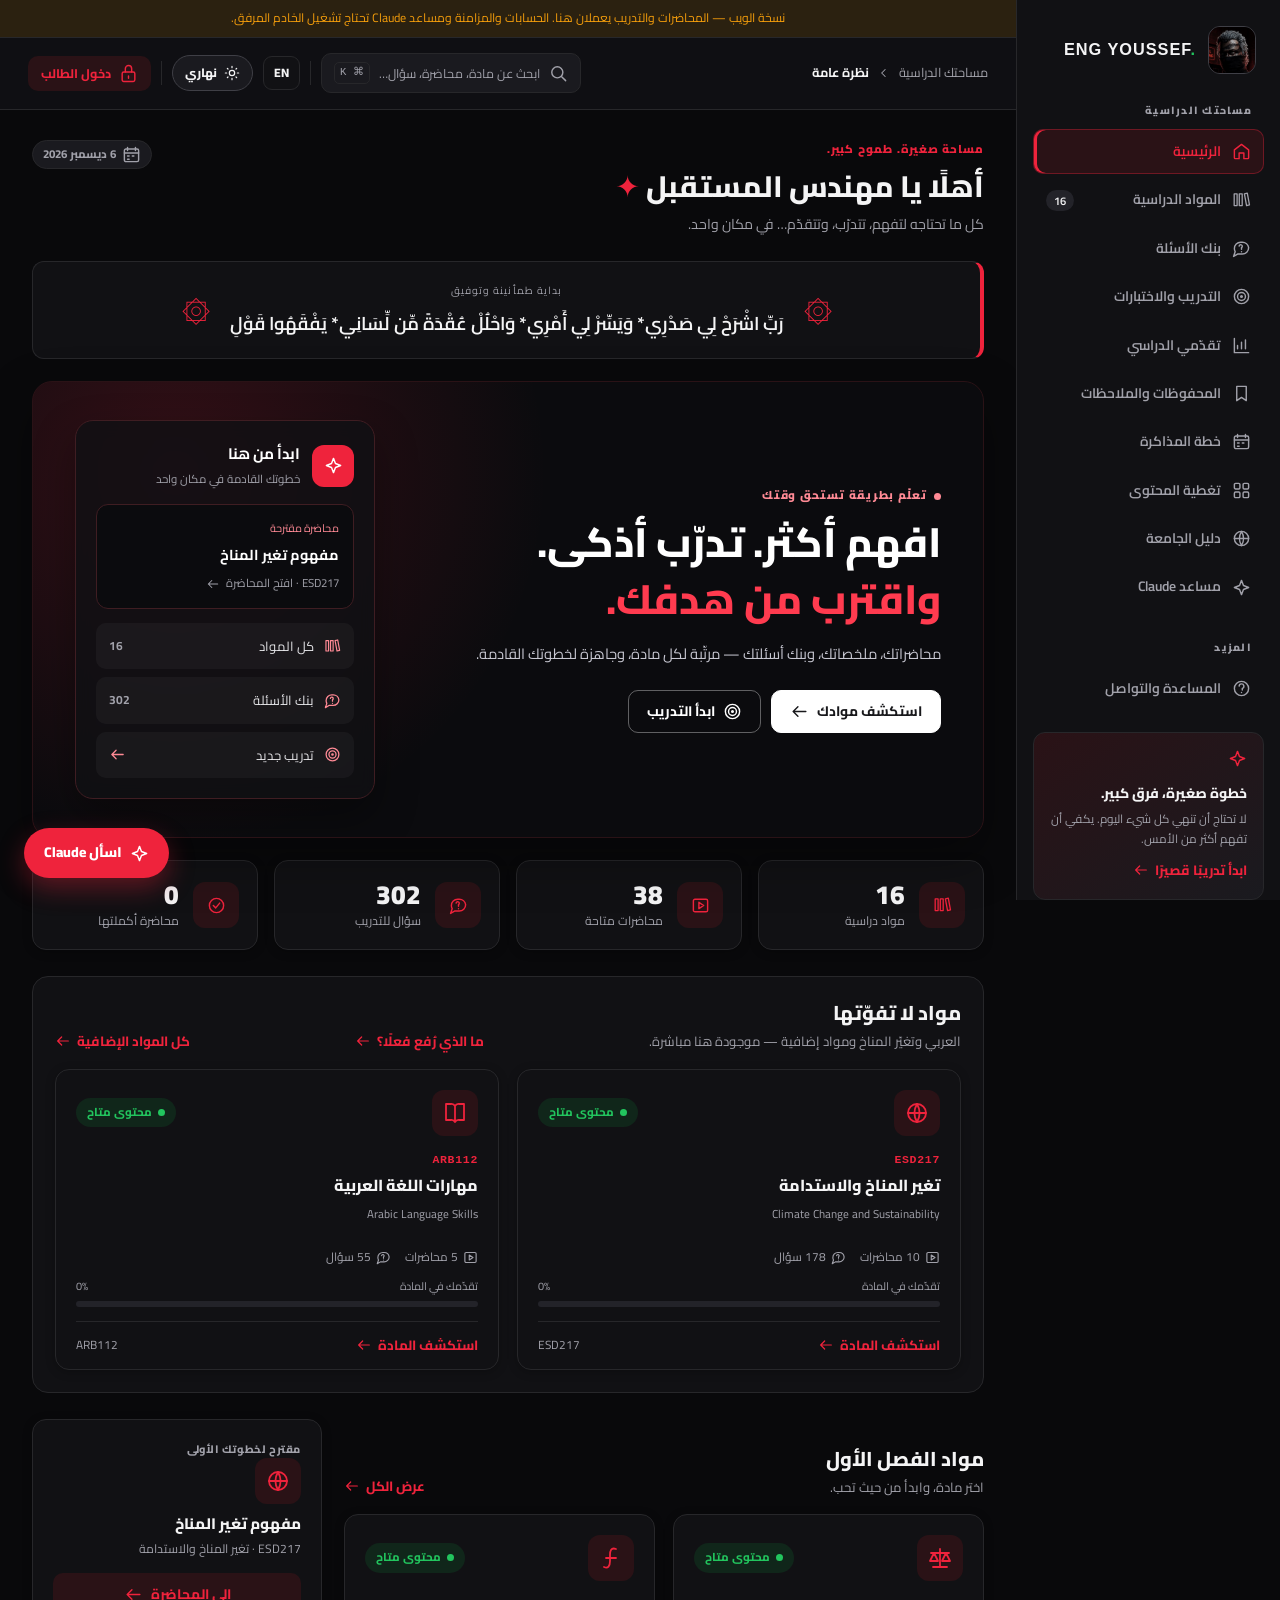
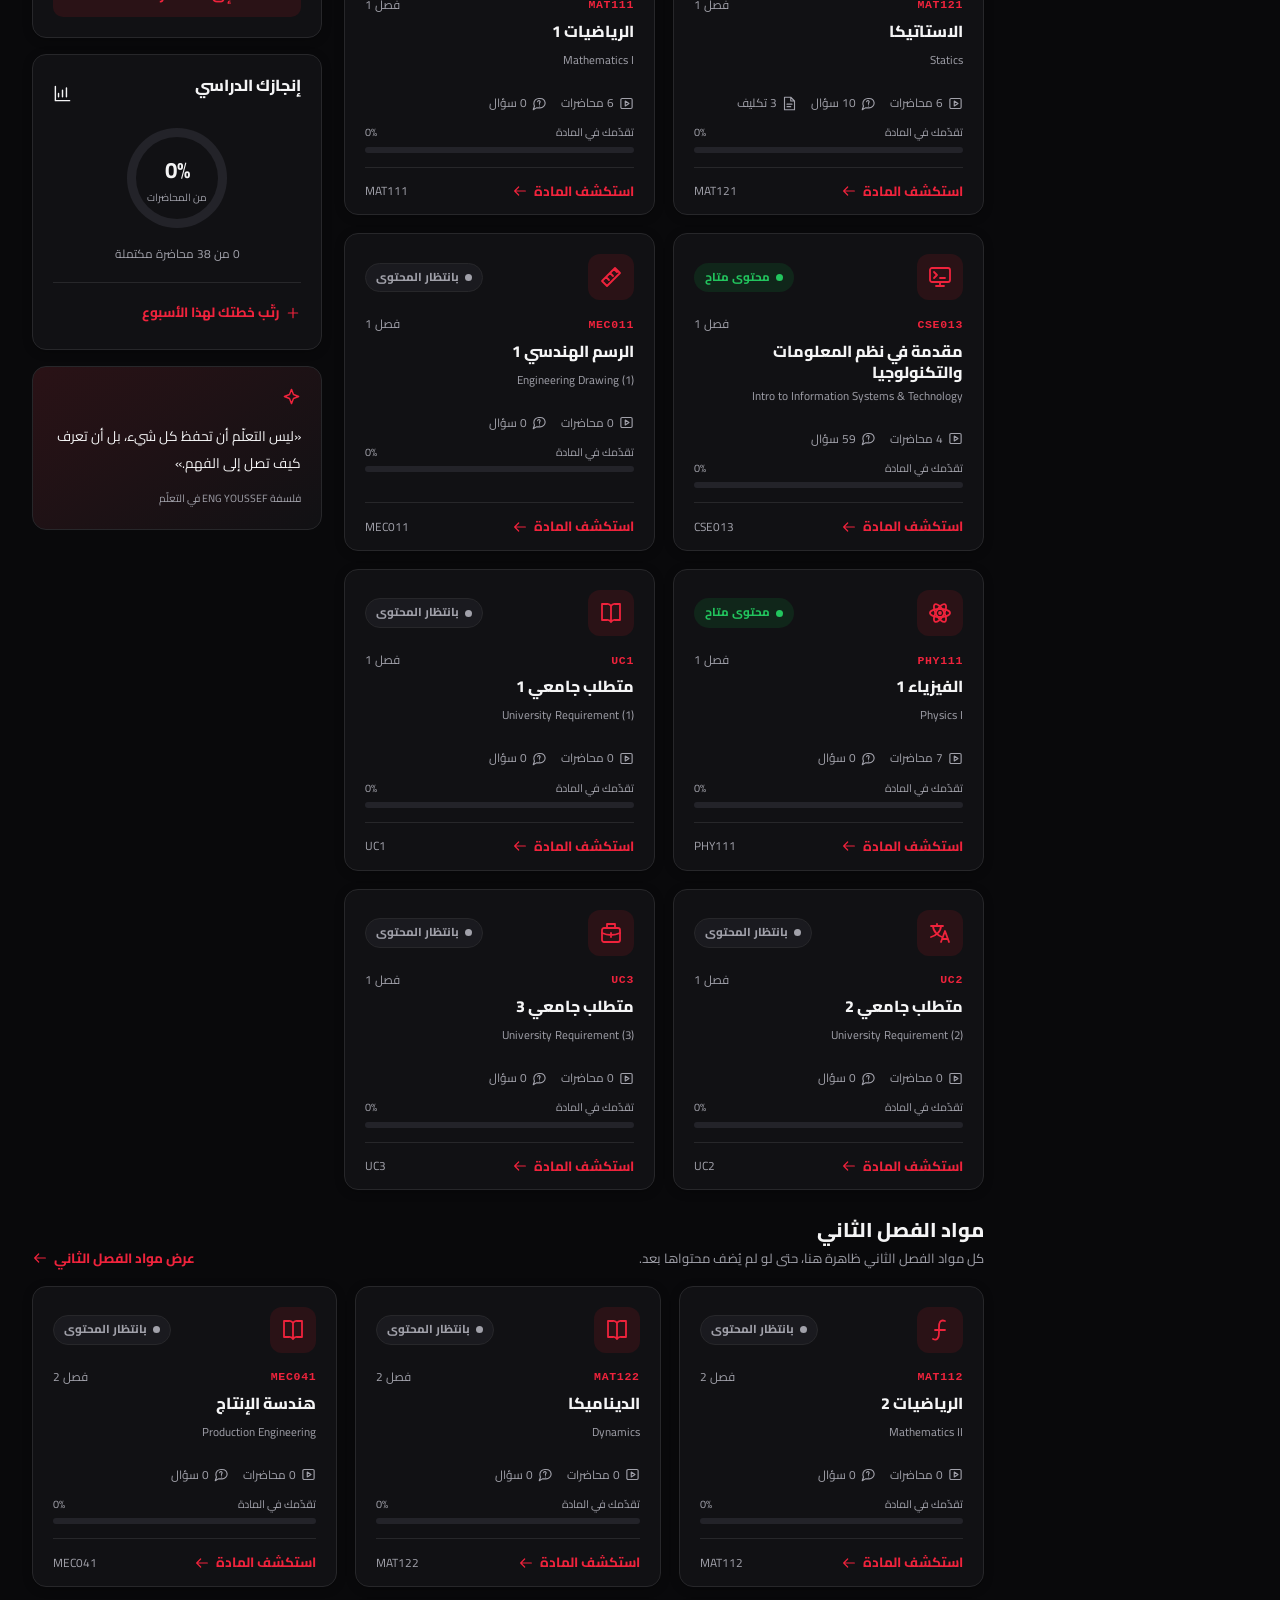
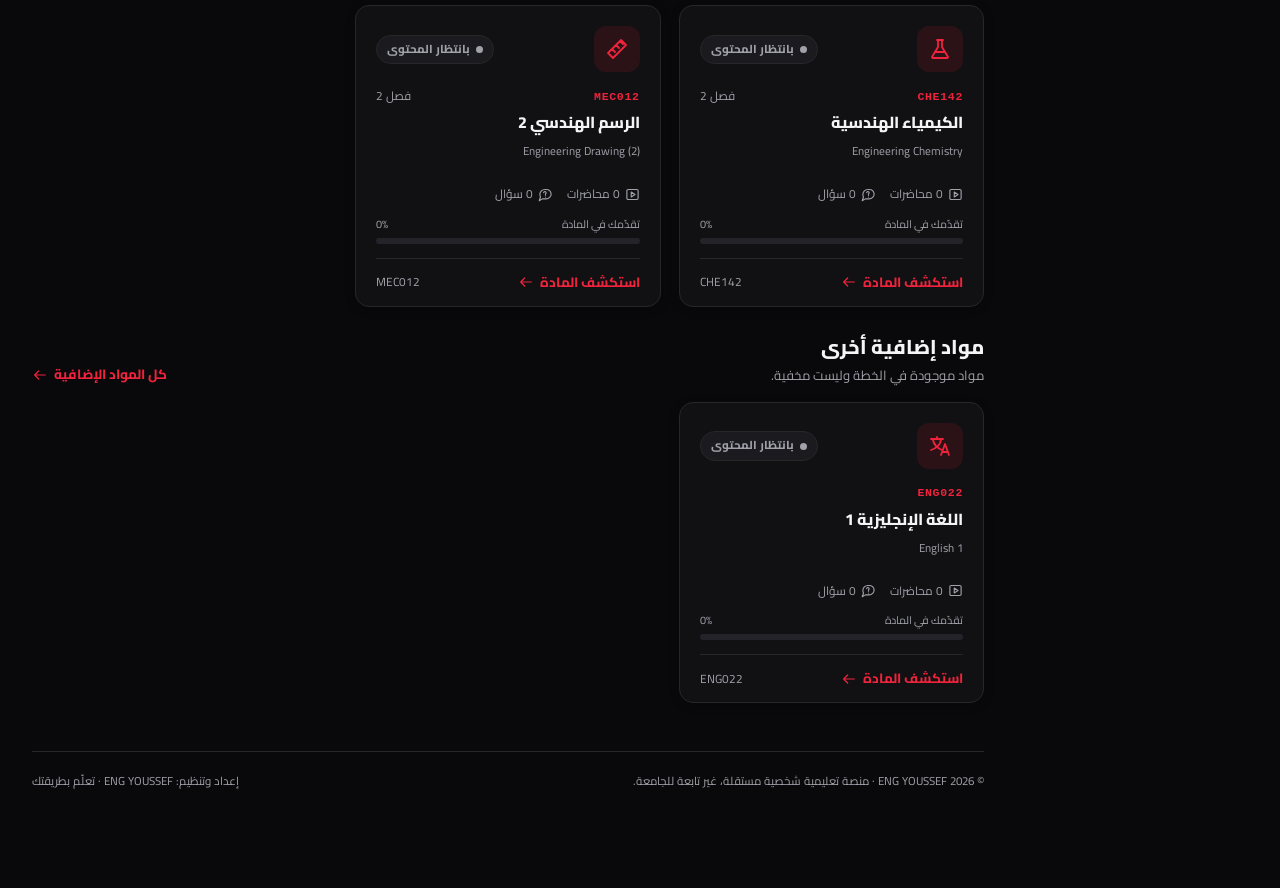
==== index.html @ 91e5d6a5 "CSE013: interactive illustrated explanation — 9 modules, 36 SVG steps, reveal cards, mini quizzes Co" ====
<!doctype html>
<html lang="ar" dir="rtl" class="dark" data-theme="dark">
<head>
<meta charset="utf-8"><meta name="viewport" content="width=device-width,initial-scale=1,viewport-fit=cover">
<meta name="theme-color" content="#09090b"><meta name="google" content="notranslate"><meta name="description" content="ENG YOUSSEF — مساحة دراسية مستقلة: مواد مرتبة، بنوك أسئلة، تدريب، ومساعد Claude.">
<title>ENG YOUSSEF | مساحتك للتعلّم</title><link rel="icon" href="assets/favicon.png" type="image/png"><link rel="apple-touch-icon" href="assets/brand-mark-192.png">
<style>html{background:#09090b;color-scheme:dark}</style><link rel="stylesheet" href="app.css?v=3.5.0"><script src="vendor/purify.min.js" defer></script><script src="vendor/marked.umd.js" defer></script><script>window.__STATIC_WEB__=true;</script><script id="method-data" type="application/json">{"version":2,"subjects":[{"id":"esd217","code":"ESD217","name_ar":"تغير المناخ والاستدامة","name_en":"Climate Change and Sustainability","description_ar":"متطلب جامعي — 8 محاضرات: مفهوم تغير المناخ، المناخ مقابل الطقس، طبقات الغلاف الجوي، الشعاب المرجانية والمحيطات، تغير المناخ على مر السنين، أسبابه، النظام المناخي، ومؤشرات المناخ.","description_en":"University requirement — 8 lectures: climate change concept, climate vs weather, atmosphere layers, coral reefs & oceans, climate over years, causes, the climate system, and climate indicators.","icon":"🌍","color":"#2f8f88","light":"#e0f2f0","category":"university","published":true,"order":0,"details":{"ar":{"about":"مقرر ESD217 كامل الجزء الأول: 8 محاضرات، كل محاضرة بملخصها وصورها من الملف وكويز خاص (48 سؤال).","includes":["8 محاضرات مقسّمة","صور مأخوذة من ملف المحاضرة","رسم تفاعلي لطبقات الغلاف الجوي","48 سؤال اختيار من متعدد","تصحيح فوري مع شرح"],"next":"اختر المحاضرة من الشريط جوه الصفحة وابدأ."},"en":{"about":"ESD217 Part 1 complete: 8 lectures, each with its own summary, figures from the lecture file and quiz (48 questions).","includes":["8 split lectures","Figures taken from the lecture PDF","Interactive atmosphere SVG","48 multiple-choice questions","Instant grading with feedback"],"next":"Pick a lecture from the bar inside the page."}},"original_hours":12,"semester":0,"credits":0},{"id":"mat121","code":"MAT121","name_ar":"الاستاتيكا","name_en":"Statics","description_ar":"متطلب هندسي — يغطي مفهوم الميكانيكا وتصنيفاتها، الكميات القياسية والمتجهة، التمثيل البياني للمتجه، وجمع وطرح المتجهات بقاعدتي المثلث ومتوازي الأضلاع مع أمثلة محلولة.","description_en":"Engineering core — mechanics and its branches, scalars vs vectors, vector representation, addition & subtraction by triangle and parallelogram rules with solved examples.","icon":"⚖️","color":"#4a3f8a","light":"#ede8ff","category":"engineering","published":true,"order":1,"details":{"ar":{"about":"محاضرة 1 من مادة الاستاتيكا (MAT121) — المتجهات في الميكانيكا. (أ. أيمن عبد الحميد / د. هيثم عصام)","includes":["8 بطاقات ملخص","شرح تفاعلي 5 خطوات","3 أمثلة محلولة من المحاضرة","اختبار 10 أسئلة + نتيجة فورية"],"next":"ابدأ من أول بطاقة في الملخص وامشي خطوة بخطوة."},"en":{"about":"Lecture 1 of Statics (MAT121) — Vectors for mechanics.","includes":["8 summary cards","5-step interactive walkthrough","3 solved examples","10-question quiz"],"next":"Start from the first summary card."}},"original_hours":14,"semester":1,"credits":3},{"id":"mat111","code":"MAT111","name_ar":"الرياضيات 1","name_en":"Mathematics I","description_ar":"متطلب هندسي — يغطي الدوال ورسومها والنهايات والاتصال والتفاضل وتطبيقاته، بالإضافة إلى الجبر الخطي: الكسور الجزئية والمصفوفات ومعكوسها وحل نظم المعادلات.","description_en":"Engineering core — functions and graphs, limits, continuity, differentiation and applications, plus linear algebra: partial fractions, matrices, inverses and systems of equations.","icon":"∫","color":"#b42318","light":"#fdecea","category":"engineering","published":true,"order":2,"details":{"ar":{"about":"محاضرة 1 من الرياضيات 1 (MAT111) — مقدمة المادة وأسس الأعداد الحقيقية وحل المعادلات والمتباينات. (د. أحمد علي محمد)","includes":["10 بطاقات ملخص","شرح تفاعلي 5 خطوات","أمثلة محلولة من المحاضرة"],"next":"ابدأ ببطاقة عن المادة وتوزيع الدرجات."},"en":{"about":"Lecture 1 of Mathematics 1 (MAT111) — course intro, real numbers, equations and inequalities.","includes":["10 summary cards","5-step walkthrough","Solved examples"],"next":"Start with the course and grading card."}},"original_hours":14,"semester":1,"credits":3},{"id":"cse013","code":"CSE013","name_ar":"مقدمة في نظم المعلومات والتكنولوجيا","name_en":"Intro to Information Systems & Technology","description_ar":"متطلب هندسي — يغطي مفهوم النظام ونظام المعلومات، الفرق بين IS و IT، الموارد الخمسة وأنشطة نظام المعلومات، أنواع نظم المعلومات (TPS, PCS, MIS, DSS, EIS)، وأهميته للمهندس والتحديات الأخلاقية.","description_en":"Engineering core — systems and information systems, IS vs IT, the five IS resources and activities, types of IS (TPS, PCS, MIS, DSS, EIS), why engineers need IS, and ethical challenges.","icon":"💻","color":"#0e7a5a","light":"#e0f5ec","category":"engineering","published":true,"order":3,"details":{"ar":{"about":"محاضرة 1 من مادة نظم المعلومات والتكنولوجيا (CSE013) — مقدمة في نظم المعلومات والمهارات الرقمية.","includes":["12 بطاقة ملخص","شرح تفاعلي 5 خطوات","أمثلة من الواقع","اختبار 10 أسئلة + نتيجة فورية"],"next":"ابدأ بتعريف نظام المعلومات."},"en":{"about":"Lecture 1 of Information Systems & Technology (CSE013) — Introduction to Information Systems and Digital Skills.","includes":["12 summary cards","5-step walkthrough","Real-world examples","10-question quiz"],"next":"Start with the IS definition card."}},"original_hours":12,"semester":1,"credits":0,"full_summary_md":"# CSE013 — Complete IT Study Summary\n\n**Intro to Information Systems & Technology · Engineering Information Systems and Digital Skills**\n\nFour lectures · 187 slides. **English — the original language of the uploaded PDFs, not translated.** Every factual line below is a verbatim sentence or phrase from those slides; only the arrangement, headings, tables, grouping and study aids are editorial. Source pages are listed under each section, and the four file hashes are recorded below so any line can be checked against its original.\n\n## At a glance\n\n### What the four lectures cover\n\n- An Information System combines people, hardware, software, data, and networks.\n- Performance depends on the whole system, not one specification alone.\n- Managing an organization’s data resources so people and systems can find and use the information they need.\n- Base determines the digit set and place values. Binary is base 2; decimal base 10; octal base 8; hexadecimal base 16. Convert using place values, repeated division or bit grouping.\n\n### Subject map\n\n| Lecture | Pages | Big question | One thing you must be able to do |\n|---|---|---|---|\n| L1 · Information Systems | 24 | What is an Information System? | Define an Information System (IS) and distinguish IS from Information Technology (IT). |\n| L2 · Hardware & Software | 43 | What is a computer system? | Explain the roles of the CPU, ALU, Control Unit, registers, cache, RAM and storage. |\n| L3 · Data Resource Management | 82 | What is data resource management? | Explain why organizations need reliable, well-managed data. |\n| NUM · Number Systems & ASCII | 38 | What is a number system? | Explain decimal, binary, octal and hexadecimal; convert between bases. |\n\n### How the pieces connect\n\n- Information systems connect people, technology, data, and processes.\n- Hardware and software work together in engineering environments.\n- Reliable decisions depend on reliable data.\n- Digital circuits can reliably represent two states.\n\n### Sources — the four uploaded files\n\n| Original file | Stored as | Pages | SHA-256 |\n|---|---|---|---|\n| `IT_lecture_1_2026.pdf` | `cse013-lecture-1-intro.pdf` | 24 | `37da860d2583855af8860a7a26acfa7ea4646511e4f1e1ea6a589621079b7837` |\n| `IT_lecture_2_2026.pdf` | `cse013-lecture-2-hardware.pdf` | 43 | `ff51f5a3d302ec497cd5a8c876d9e86ee90cf2cbfff0bb00b537a33e8484a50a` |\n| `IT_lecture_3_2026.pdf` | `cse013-lecture-3-data.pdf` | 82 | `80f0e7fafdc44d17bf98741bf8f1d8047fbff1d795047c2d71357536e340880e` |\n| `IT_Number_Systems.pdf` | `cse013-number-systems.pdf` | 38 | `bcaaebb307299a7ca5963df121644386d191a023dad3aba82733056c45dec38b` |\n\n## Lecture 1 | Introduction to Information Systems\n\n*Source: `IT_lecture_1_2026.pdf`, pp. 4–23*\n\n### In one line\n\n> Key idea: an IS is more than a computer or a software application.\n\n### What you must be able to do\n\n- Define an Information System (IS) and distinguish IS from Information Technology (IT).\n- Identify the five major resources of an information system.\n- Explain the basic activities of an information system.\n- Recognize major types of information systems used by organizations.\n- Explain why information systems matter to engineers.\n- Identify ethical challenges associated with the use of information technology.\n\n### From system to information system\n\n| Concept | What the slides say |\n|---|---|\n| System | A system is a group of interrelated components working together toward a common goal. |\n| Boundary | A system has a defined boundary and interacts with its environment. |\n| Definition of IS | An organized combination of people, hardware, software, communications networks, and data resources that stores, retrieves, transforms, and disseminates information. |\n\n- Input — capturing and assembling elements that enter the system\n- Processing — transforming inputs into outputs\n- Output — delivering the results to their destination\n- Feedback and control — monitoring performance and guiding the system\n\n*Source: `IT_lecture_1_2026.pdf`, p. 4, p. 6*\n\n### IS vs IT — the distinction students lose marks on\n\n|  | Information Systems (IS) | Information Technology (IT) |\n|---|---|---|\n| Scope | Information Systems (IS) is a broader framework that combines that technology with people, data, and business processes to achieve organizational goals | Information Technology (IT) focuses on the physical tools and infrastructure (like hardware, software, and networks) |\n| Contains | Includes people, processes, hardware, software, data, and networks. | Includes hardware, software, networks, and related technologies. |\n| Focus | Focuses on how these elements work together. | IT is a major part of an information system—not the whole system. |\n\n*Source: `IT_lecture_1_2026.pdf`, p. 7*\n\n### The five major IS resources\n\n| Resource | What it means |\n|---|---|\n| People | Users & specialists |\n| Hardware | Physical devices |\n| Software | Instructions & programs |\n| Data | Facts & observations |\n| Networks | Communication resources |\n\n### What an information system does\n\nExample: University registration → student data entered → system processes registration → timetable/records produced → data stored → rules and checks control the process.\n\n*Source: `IT_lecture_1_2026.pdf`, pp. 8–9*\n\n### Types of information systems\n\n| Family | Systems named in the slides | What they support |\n|---|---|---|\n| Operations Support Systems | Transaction Processing Systems (TPS) | Support day-to-day operations and transactions. |\n| Operations Support Systems | Process Control Systems (PCS) |  |\n| Operations Support Systems | Enterprise Collaboration Systems |  |\n| Management Support Systems | Management Information Systems (MIS) | Support analysis, reporting, and decision making. |\n| Management Support Systems | Decision Support Systems (DSS) |  |\n| Management Support Systems | Executive Information Systems (EIS) |  |\n\nA Transaction Processing System (TPS) is a software-based information system that collects, stores, modifies, and retrieves routine daily business transactions.\n\nA Process Control System (PCS) is an industrial automation network that monitors and regulates physical variables like temperature, pressure, and flow rates to keep manufacturing and production facilities running safely and efficiently\n\n*Source: `IT_lecture_1_2026.pdf`, pp. 11–16*\n\n### Why engineers need this\n\n- Engineering work is increasingly connected to digital information and networked systems.\n- Engineers use information systems for design, manufacturing, maintenance, project management, communication, and decision making.\n- Understanding IS helps engineers communicate effectively with IT specialists and other organizational functions.\n\n### Ethical challenges to name\n\n- Privacy — who should have access to personal or organizational data?\n- Accuracy — how do we ensure that information is correct and reliable?\n- Intellectual property — who owns software, data, images, and digital content?\n- Security — how do we protect systems and information from misuse?\n- Responsible use — how should people behave when using organizational technology?\n\n*Source: `IT_lecture_1_2026.pdf`, pp. 10, 18–19*\n\n### Exam focus\n\n- An Information System combines people, hardware, software, data, and networks.\n- IS transforms data into useful information through input, processing, output, storage, and control.\n- Information systems support both organizational operations and management decision making.\n- Engineers interact with information systems throughout their education and professional careers.\n- Technology must be used effectively, securely, and ethically.\n\n### Exit ticket — can you answer these?\n\n- 1. What is the difference between an Information System and Information Technology?\n- 2. Name the five major IS resources.\n- 3. Give one example of an Information System used by an engineer.\n- 4. Identify one ethical issue related to information technology.\n- 5. In one sentence: Why does an engineer need to understand Information Systems?\n\n*Source: `IT_lecture_1_2026.pdf`, pp. 20, 23*\n\n## Lecture 2 | Computer Hardware, Software & Architecture\n\n*Source: `IT_lecture_2_2026.pdf`, pp. 4–43*\n\n### In one line\n\n> A computer system is more than a CPU.\n\n### What you must be able to do\n\n- Identify the main functional components of a computer system.\n- Explain the roles of the CPU, ALU, Control Unit, registers, cache, RAM and storage.\n- Describe the instruction cycle and the purpose of buses.\n- Explain the memory hierarchy and basic factors affecting performance.\n- Distinguish system software from application software.\n- Recognize the roles of operating systems, programming languages and translation tools.\n- Connect hardware and software to common engineering applications.\n\n### The five functional groups\n\n| Group | Job | Examples |\n|---|---|---|\n| 1 INPUT | Receives data and commands | Keyboard • mouse • scanner |\n| 2 PROCESSING | Transforms data | CPU • ALU • Control Unit |\n| 3 MEMORY & STORAGE | Holds active data and saved files | RAM • cache • SSD • HDD |\n| 4 OUTPUT | Presents results | Monitor • printer • display |\n| CONTROL | CONTROL CPU and system software coordinate system activities. |  |\n\n*Source: `IT_lecture_2_2026.pdf`, p. 5*\n\n### Inside the CPU — who does what\n\n| Part | What it does |\n|---|---|\n| CPU | Executes instructions and coordinates processing. |\n| ALU | The ALU performs arithmetic and logical operations required by instructions. |\n| Control Unit | It manages the sequence; it does not perform the main arithmetic calculations. |\n| Registers | Very small storage locations inside the CPU. • Hold data, instructions, addresses or intermediate results. • Give the CPU immediate access to information it is using. |\n| Cache | High-speed memory close to the CPU. • Stores frequently used data and instructions. • Reduces CPU waiting time. • Smaller than RAM, but typically faster. |\n\n*Source: `IT_lecture_2_2026.pdf`, pp. 7–11*\n\n### The instruction cycle\n\n| Stage | What happens |\n|---|---|\n| 1 FETCH | The CPU obtains the next instruction from memory. |\n| 2 DECODE | The instruction is interpreted to determine what is required. |\n| 3 EXECUTE | The CPU performs the required operation. |\n| 4 STORE / UPDATE | The result is stored or the program state is updated. |\n\nThe cycle repeats while a program runs.\n\n*Source: `IT_lecture_2_2026.pdf`, p. 12*\n\n### Buses\n\n| Bus | Job |\n|---|---|\n| DATA BUS | Carries data between components. |\n| ADDRESS BUS | Identifies the location being accessed. |\n| CONTROL BUS | Carries signals that coordinate operations. |\n\n*Source: `IT_lecture_2_2026.pdf`, p. 13*\n\n### Memory vs storage — the classic contrast\n\n|  | Memory (RAM and cache) | Storage (SSD and HDD) |\n|---|---|---|\n| Role | Supports programs while they are running. • Fast access to active data. • RAM is usually volatile: its contents are lost when power is off. | Keeps files and programs long term. • Retains information when power is off. • Usually has more capacity than RAM. • SSDs have no moving parts and are generally faster than HDDs. |\n| Speed / size | Cache is smaller and closer to the CPU. | Usually has more capacity than RAM. |\n| Volatility | RAM is usually volatile: its contents are lost when power is off. | Retains information when power is off. |\n\n### Memory hierarchy (fastest → largest)\n\n| Level | What the slides say |\n|---|---|\n| REGISTERS | Smallest and fastest; inside the CPU. |\n| CACHE | Very fast; keeps frequently used data near the CPU. |\n| RAM | Larger working area for active programs and data. |\n| SSD / HDD | Long-term storage; usually larger but slower than RAM. |\n\nIn general, moving closer to the CPU means faster access and smaller capacity.\n\n*Source: `IT_lecture_2_2026.pdf`, pp. 14–15*\n\n### Architecture vs organization\n\n| Term | What it describes | Examples |\n|---|---|---|\n| Computer architecture | The features visible to a programmer or system designer. | Instruction set |\n| Computer organization | How the hardware is arranged to implement the architecture. | CPU components and internal connections |\n\n*Source: `IT_lecture_2_2026.pdf`, p. 6*\n\n### Performance and cores\n\n- Performance depends on the whole system, not one specification alone.\n- Multiple cores can support work in parallel when software allows it.\n- More cores do not automatically make every program faster.\n- Both approaches are used in real processors; performance depends on the complete design.\n\n*Source: `IT_lecture_2_2026.pdf`, pp. 19–21*\n\n### Software: system vs application\n\n| Type | What it does | Examples |\n|---|---|---|\n| System software | Manages computer resources and provides a platform for applications. | Examples: operating systems, utilities and device drivers. |\n| Application software | Helps users complete specific tasks. | Examples: CAD, spreadsheets, browsers, MATLAB and engineering simulation tools. |\n\n### Operating system — main functions\n\n- Provides a user interface.\n- Manages processes and tasks.\n- Allocates memory.\n- Organizes files and storage.\n- Manages devices.\n- Supports security and access control.\n\n*Source: `IT_lecture_2_2026.pdf`, pp. 22–24*\n\n### Programming languages and translation tools\n\n| Tool / level | What the slides say |\n|---|---|\n| Programming language | A formal way to give instructions to a computer. |\n| Machine language | Instructions represented at the machine level; difficult for humans to write. |\n| Assembly language | Uses symbolic instructions and is closely related to hardware. |\n| High-level languages | Closer to human language and easier to use for complex applications. |\n| COMPILER | Translates a program into a form that can be executed. |\n| INTERPRETER | Reads and executes program instructions during execution. |\n| ASSEMBLER | Translates assembly-language instructions into machine code. |\n| PYTHON | A good introductory choice for data analysis, automation and AI. |\n| C / C++ | Efficient and widely used for embedded systems and hardware- oriented applications. |\n| MATLAB | Useful for numerical computing, matrices, modelling, simulation and data analysis. |\n\n*Source: `IT_lecture_2_2026.pdf`, pp. 26–29*\n\n### Worked example — temperature-control system\n\n1. A temperature sensor measures the process.\n2. An interface sends the measurement to a controller.\n3. The program compares the value with a target or limit.\n4. A display shows the result; a controller may activate an actuator.\n\nHardware collects and acts on signals; software defines the decision logic.\n\n*Source: `IT_lecture_2_2026.pdf`, p. 32*\n\n### Exam focus\n\n- A computer system combines input, processing, memory/storage, output and control.\n- The CPU uses the ALU, Control Unit, registers and cache to execute instructions.\n- The instruction cycle includes fetching, decoding and executing instructions.\n- Memory supports active work; storage keeps files long term.\n- Operating systems manage resources; applications perform tasks.\n- Programming tools support analysis, simulation, automation and embedded systems.\n- Engineering performance depends on the complete hardware–software system.\n\n*Source: `IT_lecture_2_2026.pdf`, p. 42*\n\n## Lecture 3 | Data Resource Management\n\n*Source: `IT_lecture_3_2026.pdf`, pp. 4–80*\n\n### In one line\n\n> Managing an organization’s data resources so people and systems can find and use the information they need.\n\n### What you must be able to do\n\n- Explain why organizations need reliable, well-managed data.\n- Distinguish characters, fields, records, files and databases.\n- Explain the problems of separate file-processing systems.\n- Describe the role of a Database Management System (DBMS).\n- Recognize database types, data warehouses and data mining.\n- Read a simple relational table and understand keys and relationships.\n- Explain basic steps in planning and developing a database.\n\n### From raw data to a decision\n\n| Step | What the slides say |\n|---|---|\n| DATA | Individual facts or measurements. |\n| PROCESSING | Organizing, checking, combining or calculating data. |\n| INFORMATION | A meaningful result. |\n| DECISION | Use the information to choose an action, such as checking a cooling system. |\n\nReliable decisions depend on reliable data.\n\n*Source: `IT_lecture_3_2026.pdf`, p. 5*\n\n### The data hierarchy — small to large\n\n| Level | Definition |\n|---|---|\n| CHARACTER | One symbol, such as A, 7 or #. |\n| FIELD | One item of information, such as Student_ID or Temperature. |\n| RECORD | A group of related fields describing one item or event. |\n| FILE / DATABASE | A file groups related records; a database organizes related data for shared use. |\n\n### Entities, attributes and relationships\n\n| Term | Definition |\n|---|---|\n| Entity | A person, place, object or event about which data is stored. |\n| Attribute | A characteristic of an entity. |\n| Relationship | A student can enrol in several courses, and a course can include many students. |\n\n*Source: `IT_lecture_3_2026.pdf`, pp. 6, 9–10*\n\n### What a database is\n\n- Data is arranged in a planned structure.\n- Data elements connect to a common topic or process.\n- Different users or applications can access appropriate data.\n- Data can be added, updated, searched and protected.\n\n### Traditional file processing — the four problems\n\n| Problem | What it means |\n|---|---|\n| REDUNDANCY | The same data is stored more than once. |\n| INCONSISTENCY | Copies may show different values after updates. |\n| LIMITED SHARING | Combining information from separate files can be difficult. |\n| DATA DEPENDENCE | A change in file structure may require changes to programs. |\n\n### The DBMS answer\n\n| DBMS task | What the slides say |\n|---|---|\n| Definition | Software that helps create, maintain, query and control access to a database. |\n| QUERY | Ask for selected data that meets conditions. |\n| REPORT | Present results in a structured format. |\n| MAINTAIN | Add new records and correct existing values. |\n| DEVELOP | Support applications that use the database. |\n| Query | A request to retrieve data. |\n| Report | A formatted presentation of information. |\n\nA DBMS is the software layer between users/applications and the database.\n\n*Source: `IT_lecture_3_2026.pdf`, pp. 13–21*\n\n### Database types, warehouse, marts and mining\n\n| Concept | What the slides say |\n|---|---|\n| Operational database | Stores detailed data needed for day-to-day operations. |\n| Distributed / external | Distributed: data is stored or replicated across connected sites. External: data is obtained from outside sources or services. |\n| Hypermedia database | Linked pages or items that may include text, images, audio, video and other media. |\n| Data warehouse | A large repository that brings data together from different operational and other sources for analysis. |\n| Data mart | A focused subset of data for a particular department or topic. |\n| Data mining | Analyzing large collections of data to identify patterns or trends. |\n\n*Source: `IT_lecture_3_2026.pdf`, pp. 22–28*\n\n### Structures and keys\n\n| Topic | What the slides say |\n|---|---|\n| Relational | Data is organized in tables made of rows and columns. |\n| Hierarchical | Hierarchical: tree-like relationships. |\n| Network | Network: records can have multiple links. |\n| Object-oriented | Object-oriented: supports complex objects and associated operations. |\n| Primary key | A field (or set of fields) that uniquely identifies each record. |\n| Foreign key | A field that refers to a key in another table to connect related records. |\n\nKeys help link records while keeping data organized.\n\n*Source: `IT_lecture_3_2026.pdf`, pp. 30–35*\n\n### Building a database\n\n| Stage | What the slides say |\n|---|---|\n| PLAN | Identify users, tasks and information needs. |\n| MODEL | Define entities, attributes, keys and relationships. |\n| BUILD & TEST | Create the structure, enter test data and check queries. |\n| MAINTAIN | Correct data, manage access, back up and improve the system. |\n\n### Quality, views and protection\n\n| Topic | What the slides say |\n|---|---|\n| Metadata | Data about data. |\n| Data dictionary | A catalog describing data fields, formats, meanings, allowed values and relationships. |\n| Logical view | What data is stored and how the data elements relate. |\n| Physical view | How the database is stored and accessed by the computer system. |\n| Data quality | A database cannot make poor input data trustworthy by itself. |\n| Responsible access | Give users only the access they need. |\n\n*Source: `IT_lecture_3_2026.pdf`, pp. 37–41*\n\n### Exam focus\n\n- Data resource management organizes data so people can use it reliably.\n- Characters, fields, records, files and databases are related levels of data organization.\n- Separate files can create duplication, inconsistency, limited sharing and data dependence.\n- A DBMS supports database creation, maintenance, queries, reports and access control.\n- Relational databases use tables connected by keys and relationships.\n- Data warehouses support analysis; data mining looks for useful patterns.\n- Database planning, modeling, testing, quality and protection are all important.\n\n*Source: `IT_lecture_3_2026.pdf`, p. 79*\n\n## Number Systems, Binary & ASCII\n\n*Source: `IT_Number_Systems.pdf`, pp. 3–37*\n\n### In one line\n\n> Base determines the digit set and place values. Binary is base 2; decimal base 10; octal base 8; hexadecimal base 16. Convert using place values, repeated division or bit grouping.\n\n### What you must be able to do\n\n- Explain decimal, binary, octal and hexadecimal; convert between bases.\n- Explain ASCII and distinguish it from Unicode.\n\n### Bits, bytes and words\n\n| Term | What the slides say |\n|---|---|\n| Bit | Bit: one binary digit, 0 or 1. |\n| Nibble | Nibble: 4 bits. |\n| Byte | Byte: 8 bits. |\n| Word | A word is the natural data size a processor handles as a unit. Word size depends on processor design; common examples are 32-bit and 64-bit architectures. |\n| Two states | ON/OFF; HIGH/LOW voltage; TRUE/FALSE. These states can be represented by 1 and 0. |\n\n*Source: `IT_Number_Systems.pdf`, pp. 3–4*\n\n### The four bases at a glance\n\n| System | Base | Digits / place values |\n|---|---|---|\n| Decimal | 10 | Decimal uses digits 0 to 9. |\n| Binary | 2 | Binary uses only 0 and 1. |\n| Octal | 8 | Octal uses digits 0 to 7. |\n| Hexadecimal | 16 | Hexadecimal uses 16 symbols: 0–9 and A–F. |\n\nThe value stays the same; only the representation changes. Use a base label when comparing systems.\n\n*Source: `IT_Number_Systems.pdf`, pp. 5–7, 14–15, 19*\n\n### Equivalent values — memorise this row\n\n| Decimal | Binary | Octal | Hexadecimal |\n|---|---|---|---|\n| Decimal: 26₁₀ | Binary: 11010₂ | Octal: 32₈ | Hexadecimal: 1A₁₆ |\n\n### Conversion recipes\n\n| Goal | Method / worked example |\n|---|---|\n| Binary → decimal | 1×16 + 1×8 + 0×4 + 1×2 + 0×1 = 26₁₀ |\n| Decimal → binary | Use repeated division by 2 and record remainders. |\n| Decimal → binary (check) | 10110₂ = 16 + 0 + 4 + 2 + 0 = 22₁₀. Always convert back to check. |\n| Binary → hex | Each group of four bits maps to one hex digit. |\n| Binary → octal | Group binary digits into sets of three. |\n| Hex → binary | 3A₁₆: 3=0011; A=1010. So 3A₁₆ = 00111010₂. Leading zeros can show complete groups. |\n| Octal → binary | 47₈: 4=100; 7=111. So 47₈ = 100111₂. |\n\nCorrect: 4 for hex, 3 for octal.\n\n*Source: `IT_Number_Systems.pdf`, pp. 8–10, 16–18, 30*\n\n### Binary arithmetic and fractions\n\n- 0+0=0\n- 0+1=1\n- 1+0=1\n- 1+1=10₂\n- For 1+1, write 0 and carry 1.\n- 1×2¹ + 0×2⁰ + 1×2⁻¹ = 2.5₁₀. Some decimal fractions repeat in binary.\n\n*Source: `IT_Number_Systems.pdf`, pp. 12–13*\n\n### ASCII, Unicode and how text is stored\n\n| Topic | What the slides say |\n|---|---|\n| Definition | ASCII is a character-coding standard assigning numeric codes to English letters, digits, punctuation and control characters. |\n| Range | Standard ASCII uses 7 bits, giving 128 values: 0–127. Codes 0–31 and 127 are control codes; printable characters include letters, digits and punctuation. |\n| Key codes | A = 65; B = 66; Z = 90 |\n| Lowercase | a = 97; b = 98; z = 122 |\n| Digits | 0 = 48; 1 = 49 |\n| Space | Space = 32 |\n| Character ≠ number | Digits 0–9 are consecutive codes. A–Z are consecutive. a–z are consecutive. Character “5” is not the same as numeric value 5. |\n| ASCII limitation | Standard ASCII covers a limited set, mainly English text and control functions. It does not include most Arabic letters or many other writing systems. |\n| Unicode | Unicode assigns code points across many writing systems and symbols. |\n| UTF-8 | UTF-8 is a widely used Unicode encoding; ASCII characters use the same byte values in UTF-8. |\n| Stored text | O → ASCII 79 → binary 01001111 |\n| Encoding definition | Character encoding maps characters—letters, digits and punctuation— to numeric code values that can be stored and processed. |\n\n*Source: `IT_Number_Systems.pdf`, pp. 20–26*\n\n### Ranges and the mistakes examiners set\n\n- With n bits, an unsigned number represents 0 to 2ⁿ−1.\n- 8 bits: 0–255\n- 16 bits: 0–65,535\n- For n-bit two’s-complement integers, range is −2ⁿ⁻¹ to 2ⁿ⁻¹−1. For 8 bits: −128 to +127.\n- Correct: 4 for hex, 3 for octal.\n- Confusing character code with numeric value; assuming standard ASCII includes Arabic or all accented letters; assuming every encoding always uses one byte.\n\n*Source: `IT_Number_Systems.pdf`, pp. 27–28, 30*\n\n### Method reminders + exam focus\n\n- Binary→decimal: add active powers of 2. Decimal→binary: repeated division or powers of 2. Hex→decimal: powers of 16. Binary→octal: groups of 3. Binary→hex: groups of 4.\n- Computers represent data using bits. ASCII maps a limited character set to codes. Unicode supports many writing systems. The same bits can have different meanings depending on the format.\n- Exit ticket: convert 100101₂ to decimal and explain one difference between ASCII and Unicode.\n\n*Source: `IT_Number_Systems.pdf`, pp. 32, 37*\n\n## Cheat sheet\n\nEverything on this page is verbatim from the slides — a last-minute revision card.\n\n### Lecture 1 — five resources / five activities\n\n| Five IS resources | Five IS activities |\n|---|---|\n| PEOPLE | INPUT |\n| HARDWARE | PROCESS |\n| SOFTWARE | OUTPUT |\n| DATA | STORAGE |\n| NETWORKS | CONTROL |\n\n### Lecture 2 — CPU, cycle, buses\n\n| Item | One-line answer |\n|---|---|\n| ALU | The ALU performs arithmetic and logical operations required by instructions. |\n| Control Unit | It manages the sequence; it does not perform the main arithmetic calculations. |\n| Instruction cycle | 1 FETCH · 2 DECODE · 3 EXECUTE · 4 STORE / UPDATE |\n| Buses | A bus is a communication path inside a computer. |\n| Memory hierarchy | Registers → Cache → RAM → SSD / HDD |\n| RAM vs storage | RAM is usually volatile: its contents are lost when power is off. |\n\n### Lecture 3 — hierarchy and keys\n\n| Item | One-line answer |\n|---|---|\n| Hierarchy | CHARACTER → FIELD → RECORD → FILE / DATABASE |\n| Primary key | A field (or set of fields) that uniquely identifies each record. |\n| Foreign key | A field that refers to a key in another table to connect related records. |\n| 4 file problems | REDUNDANCY · INCONSISTENCY · LIMITED SHARING · DATA DEPENDENCE |\n| DBMS | Software that helps create, maintain, query and control access to a database. |\n\n### Number systems — the table to remember\n\n| Base | Digits | Example |\n|---|---|---|\n| 2 Binary | Binary uses only 0 and 1. | Binary: 11010₂ |\n| 8 Octal | Octal uses digits 0 to 7. | Octal: 32₈ |\n| 10 Decimal | Decimal uses digits 0 to 9. | Decimal: 26₁₀ |\n| 16 Hex | Hexadecimal uses 16 symbols: 0–9 and A–F. | Hexadecimal: 1A₁₆ |\n\n| ASCII | Decimal code |\n|---|---|\n| Space | Space = 32 |\n| 0 / 1 | 0 = 48; 1 = 49 |\n| A / Z | A = 65; B = 66; Z = 90 |\n| a / z | a = 97; b = 98; z = 122 |\n\n| Unsigned range | Values |\n|---|---|\n| 4 bits | 4 bits: 0–15 |\n| 8 bits | 8 bits: 0–255 |\n| 16 bits | 16 bits: 0–65,535 |\n\n### Common confusions — do not mix these up\n\n| Do not confuse | The slides say |\n|---|---|\n| ALU vs Control Unit | It manages the sequence; it does not perform the main arithmetic calculations. |\n| IS vs IT | IT is a major part of an information system—not the whole system. |\n| Memory vs storage | Think: active working space versus long-term retention. |\n| ASCII vs Unicode | Standard ASCII covers a limited set, mainly English text and control functions. It does not include most Arabic letters or many other writing systems. |\n| Hex vs octal grouping | Correct: 4 for hex, 3 for octal. |\n| Character \"5\" vs value 5 | Digits 0–9 are consecutive codes. A–Z are consecutive. a–z are consecutive. Character “5” is not the same as numeric value 5. |\n| Query vs report | Queries retrieve selected data; reports present results for people to review. |\n\n## Practice & answer keys\n\nWhere the practice and worked answers live in the original PDFs. The 59 CSE013 questions in the platform question bank come from these pages.\n\n| Lecture | Practice pages | Answer key / worked answers |\n|---|---|---|\n| L1 | pp. 21–23 (activities, quick practice, exit ticket) | Open-ended exit ticket — no MCQ key |\n| L2 | pp. 33–34, 35–40 (review MCQs) | p. 41 |\n| L3 | pp. 70–71, 72–77 (review MCQs) | p. 78 |\n| Number systems | pp. 31, 34–35 (guided practice + quick quizzes) | pp. 32–33, 36 |\n\n### Worked answers to check your method\n\n- 1. 101101₂ = 45₁₀\n- 2. 37₁₀ = 100101₂\n- 3. 7B₁₆ = 7×16 + 11 = 123₁₀\n- 4. 110111₂ = 67₈\n- 5. 10101111₂ = AF₁₆\n- 6. A=65; a=97.\n- 7. A = 01000001 (8-bit).\n- 8. ASCII is a limited 7-bit standard; Unicode covers many writing systems.\n- 9. 2⁸ = 256 values (0–255).\n- 10. Examples: sensor readings, embedded controllers, communication or file storage.\n\n*Source: `IT_Number_Systems.pdf`, pp. 32–33*\n","full_summary_file":"CSE013-FULL-SUMMARY.md","interactive_modules":[{"id":"l1-is-activities","chapter":"l1","lecture_id":"cse013-intro","title":"What does an Information System do?","source":"IT_lecture_1_2026.pdf, pp. 4, 9","boxes":["INPUT","PROCESS","OUTPUT","STORAGE","CONTROL"],"steps":[{"label":"INPUT","text":"Input — capturing and assembling elements that enter the system","svg":"content/diagrams/l1-is-activities-s1.svg"},{"label":"PROCESS","text":"Processing — transforming inputs into outputs","svg":"content/diagrams/l1-is-activities-s2.svg"},{"label":"OUTPUT","text":"Output — delivering the results to their destination","svg":"content/diagrams/l1-is-activities-s3.svg"},{"label":"STORAGE","text":"Example: University registration → student data entered → system processes registration → timetable/records produced → data stored → rules and checks control the process.","svg":"content/diagrams/l1-is-activities-s4.svg"},{"label":"CONTROL","text":"Feedback and control — monitoring performance and guiding the system","svg":"content/diagrams/l1-is-activities-s5.svg"}],"reveal":[{"front":"What is an Information System?","back":"An organized combination of people, hardware, software, communications networks, and data resources that stores, retrieves, transforms, and disseminates information."},{"front":"The Five Major IS Resources","back":"Communication resources"}],"quiz":["cse013-l1-q1","cse013-l1-q2"]},{"id":"l1-is-vs-it","chapter":"l1","lecture_id":"cse013-intro","title":"Information Systems vs. Information Technology","source":"IT_lecture_1_2026.pdf, p. 7","boxes":["Information Systems (IS)","Information Technology (IT)","Includes people, processes, hardware, software,","Includes hardware, software, networks, and"],"steps":[{"label":"Information Systems (IS)","text":"Information Systems (IS) is a broader framework that combines that technology with people, data, and business processes to achieve organizational goals","svg":"content/diagrams/l1-is-vs-it-s1.svg"},{"label":"Information Technology (IT)","text":"Information Technology (IT) focuses on the physical tools and infrastructure (like hardware, software, and networks)","svg":"content/diagrams/l1-is-vs-it-s2.svg"},{"label":"Includes people, processes, hardware, software,","text":"Includes people, processes, hardware, software, data, and networks.","svg":"content/diagrams/l1-is-vs-it-s3.svg"},{"label":"Includes hardware, software, networks, and","text":"Includes hardware, software, networks, and related technologies.","svg":"content/diagrams/l1-is-vs-it-s4.svg"}],"reveal":[{"front":"Information Systems (IS)","back":"Focuses on how these elements work together."},{"front":"Information Technology (IT)","back":"IT is a major part of an information system—not the whole system."}],"quiz":["cse013-l1-q3","cse013-l1-q4"]},{"id":"l2-instruction-cycle","chapter":"l2","lecture_id":"cse013-hardware","title":"The instruction cycle","source":"IT_lecture_2_2026.pdf, p. 12","boxes":["1 FETCH","2 DECODE","3 EXECUTE","4 STORE / UPDATE"],"steps":[{"label":"1 FETCH","text":"The CPU obtains the next instruction from memory.","svg":"content/diagrams/l2-instruction-cycle-s1.svg"},{"label":"2 DECODE","text":"The instruction is interpreted to determine what is required.","svg":"content/diagrams/l2-instruction-cycle-s2.svg"},{"label":"3 EXECUTE","text":"The CPU performs the required operation.","svg":"content/diagrams/l2-instruction-cycle-s3.svg"},{"label":"4 STORE / UPDATE","text":"The result is stored or the program state is updated.","svg":"content/diagrams/l2-instruction-cycle-s4.svg"}],"reveal":[{"front":"The instruction cycle","back":"The cycle repeats while a program runs."},{"front":"Inside the CPU: Control Unit (CU)","back":"It manages the sequence; it does not perform the main arithmetic calculations."}],"quiz":["cse013-l2-q1","cse013-l2-q2"]},{"id":"l2-memory-hierarchy","chapter":"l2","lecture_id":"cse013-hardware","title":"Memory hierarchy: speed, size and cost","source":"IT_lecture_2_2026.pdf, pp. 14–15","boxes":["Registers","Cache","RAM","SSD / HDD"],"steps":[{"label":"Registers","text":"Smallest and fastest; inside the CPU.","svg":"content/diagrams/l2-memory-hierarchy-s1.svg"},{"label":"Cache","text":"Very fast; keeps frequently used data near the CPU.","svg":"content/diagrams/l2-memory-hierarchy-s2.svg"},{"label":"RAM","text":"Larger working area for active programs and data.","svg":"content/diagrams/l2-memory-hierarchy-s3.svg"},{"label":"SSD / HDD","text":"Long-term storage; usually larger but slower than RAM.","svg":"content/diagrams/l2-memory-hierarchy-s4.svg"}],"reveal":[{"front":"Memory vs. storage","back":"Think: active working space versus long-term retention."},{"front":"Memory hierarchy: speed, size and cost","back":"In general, moving closer to the CPU means faster access and smaller capacity."}],"quiz":["cse013-l2-q3","cse013-l2-q4"]},{"id":"l2-buses","chapter":"l2","lecture_id":"cse013-hardware","title":"Buses: moving data and signals","source":"IT_lecture_2_2026.pdf, p. 13","boxes":["DATA BUS","ADDRESS BUS","CONTROL BUS"],"steps":[{"label":"DATA BUS","text":"Carries data between components.","svg":"content/diagrams/l2-buses-s1.svg"},{"label":"ADDRESS BUS","text":"Identifies the location being accessed.","svg":"content/diagrams/l2-buses-s2.svg"},{"label":"CONTROL BUS","text":"Carries signals that coordinate operations.","svg":"content/diagrams/l2-buses-s3.svg"}],"reveal":[{"front":"Buses: moving data and signals","back":"A bus is a communication path inside a computer."},{"front":"WHY IT MATTERS","back":"Components must exchange data and signals to work as one system."}],"quiz":["cse013-l2-q5","cse013-l2-q6"]},{"id":"l3-data-hierarchy","chapter":"l3","lecture_id":"cse013-data","title":"Logical data elements: from small to large","source":"IT_lecture_3_2026.pdf, p. 6","boxes":["CHARACTER","FIELD","RECORD","FILE / DATABASE"],"steps":[{"label":"CHARACTER","text":"One symbol, such as A, 7 or #.","svg":"content/diagrams/l3-data-hierarchy-s1.svg"},{"label":"FIELD","text":"One item of information, such as Student_ID or Temperature.","svg":"content/diagrams/l3-data-hierarchy-s2.svg"},{"label":"RECORD","text":"A group of related fields describing one item or event.","svg":"content/diagrams/l3-data-hierarchy-s3.svg"},{"label":"FILE / DATABASE","text":"A file groups related records; a database organizes related data for shared use.","svg":"content/diagrams/l3-data-hierarchy-s4.svg"}],"reveal":[{"front":"Logical data elements: from small to large","back":"Characters, fields, records and files form progressively larger data collections."},{"front":"From raw data to useful information","back":"Reliable decisions depend on reliable data."}],"quiz":["cse013-l3-q1","cse013-l3-q2"]},{"id":"l3-dbms-keys","chapter":"l3","lecture_id":"cse013-data","title":"Primary keys and foreign keys","source":"IT_lecture_3_2026.pdf, pp. 18, 33–35","boxes":["What is a DBMS?","Primary key","Foreign key","Why relationships matter"],"steps":[{"label":"What is a DBMS?","text":"Software that helps create, maintain, query and control access to a database.","svg":"content/diagrams/l3-dbms-keys-s1.svg"},{"label":"Primary key","text":"A field (or set of fields) that uniquely identifies each record.","svg":"content/diagrams/l3-dbms-keys-s2.svg"},{"label":"Foreign key","text":"A field that refers to a key in another table to connect related records.","svg":"content/diagrams/l3-dbms-keys-s3.svg"},{"label":"Why relationships matter","text":"This reduces duplication and helps maintain consistent information.","svg":"content/diagrams/l3-dbms-keys-s4.svg"}],"reveal":[{"front":"Problems with separate files","back":"The same data is stored more than once."},{"front":"Database query vs. report","back":"Queries retrieve selected data; reports present results for people to review."}],"quiz":["cse013-l3-q3","cse013-l3-q4"]},{"id":"num-bases","chapter":"num","lecture_id":"cse013-number-systems","title":"Compare four number systems","source":"IT_Number_Systems.pdf, pp. 5–7, 14–15, 19","boxes":["Decimal: 26₁₀","Binary: 11010₂","Octal: 32₈","Hexadecimal: 1A₁₆"],"steps":[{"label":"Decimal: 26₁₀","text":"Decimal uses digits 0 to 9.","svg":"content/diagrams/num-bases-s1.svg"},{"label":"Binary: 11010₂","text":"Binary uses only 0 and 1.","svg":"content/diagrams/num-bases-s2.svg"},{"label":"Octal: 32₈","text":"Octal uses digits 0 to 7.","svg":"content/diagrams/num-bases-s3.svg"},{"label":"Hexadecimal: 1A₁₆","text":"Hexadecimal uses 16 symbols: 0–9 and A–F.","svg":"content/diagrams/num-bases-s4.svg"}],"reveal":[{"front":"Compare four number systems","back":"The value stays the same; only the representation changes. Use a base label when comparing systems."},{"front":"Convert binary to decimal","back":"1×16 + 1×8 + 0×4 + 1×2 + 0×1 = 26₁₀"}],"quiz":["cse013-num-q1","cse013-num-q2"]},{"id":"num-ascii","chapter":"num","lecture_id":"cse013-number-systems","title":"ASCII codes","source":"IT_Number_Systems.pdf, pp. 21–25","boxes":["Space = 32","0 = 48; 1 = 49","A = 65; B = 66; Z = 90","a = 97; b = 98; z = 122"],"steps":[{"label":"Space = 32","text":"Each standard character has a numeric code.","svg":"content/diagrams/num-ascii-s1.svg"},{"label":"0 = 48; 1 = 49","text":"Digits 0–9 are consecutive codes. A–Z are consecutive. a–z are consecutive. Character “5” is not the same as numeric value 5.","svg":"content/diagrams/num-ascii-s2.svg"},{"label":"A = 65; B = 66; Z = 90","text":"Standard ASCII uses 7 bits, giving 128 values: 0–127. Codes 0–31 and 127 are control codes; printable characters include letters, digits and punctuation.","svg":"content/diagrams/num-ascii-s3.svg"},{"label":"a = 97; b = 98; z = 122","text":"Standard ASCII covers a limited set, mainly English text and control functions. It does not include most Arabic letters or many other writing systems.","svg":"content/diagrams/num-ascii-s4.svg"}],"reveal":[{"front":"ASCII and Unicode","back":"Unicode assigns code points across many writing systems and symbols."},{"front":"Binary and text","back":"Computers represent data using bits. ASCII maps a limited character set to codes. Unicode supports many writing systems. The same bits can have different meanings depending on the format."}],"quiz":["cse013-num-q3","cse013-num-q4"]}]},{"id":"arb112","code":"ARB112","name_ar":"مهارات اللغة العربية","name_en":"Arabic Language Skills","description_ar":"مهارات القراءة والكتابة والاستماع والتحدث، مع مخارج الأصوات والمقاطع الصوتية وقواعد كتابة الهمزة والتحدث أمام الجمهور.","description_en":"Reading, writing, listening and speaking skills, with articulation points and syllables, hamza spelling rules and public speaking.","icon":"📖","color":"#7a3b2e","light":"#fbe9e6","category":"languages","published":true,"order":4,"details":{"ar":{"about":"4 ملفات PDF أصلية لمادة مهارات اللغة العربية (ARB112)، بإجمالي 121 صفحة، متاحة للمعاينة والتنزيل.","includes":["المحاضرة 1: مقدمة عن مهارات اللغة العربية","المحاضرة 2: مخارج الأصوات والمقاطع الصوتية","المحاضرة 3: قواعد كتابة الهمزة","الموضوع الرابع: مهارة التحدث للجمهور"],"next":"اختر المحاضرة، ثم اضغط «معاينة» لقراءة الملف أو «تنزيل» لحفظه. لم تُنشأ ملخصات أو أسئلة بديلة عن الملفات الأصلية."},"en":{"about":"Four original Arabic Skills (ARB112) PDFs, totalling 121 pages, available to preview and download.","includes":["Lecture 1: Introduction to Arabic Language Skills","Lecture 2: Articulation Points and Syllables","Lecture 3: Rules for Writing the Hamza","Topic 4: Public Speaking Skills"],"next":"Choose a lecture, then select Preview to read or Download to save it. No replacement summaries or quiz questions have been generated."}},"original_hours":14,"semester":0,"credits":0},{"id":"eng022","code":"ENG022","name_ar":"اللغة الإنجليزية 1","name_en":"English 1","description_ar":"تأسيس في اللغة الإنجليزية العامة: قواعد، مفردات، محادثة وكتابة أكاديمية للمستوى الأول.","description_en":"Foundation in general English: grammar, vocabulary, conversation and academic writing.","icon":"🔤","color":"#1a5091","light":"#e3efff","category":"languages","published":true,"order":5,"details":{"ar":{"about":"خانة ENG022 - وحدات القواعد والمفردات والمحادثة.","includes":["Grammar foundations","Vocabulary themes","Listening & Speaking","Writing basics"],"next":"أرسل كتاب أو ملازم ENG022."},"en":{"about":"ENG022 box.","includes":["Grammar","Vocabulary","Listening & Speaking","Writing"],"next":"Send ENG022 book."}},"original_hours":12,"semester":0,"credits":0},{"id":"mec011","code":"MEC011","name_ar":"الرسم الهندسي 1","name_en":"Engineering Drawing (1)","description_ar":"أساسيات الرسم الهندسي: الإسقاطات، القطاعات، الأبعاد والرسم ببرامج CAD.","description_en":"Projections, sections, dimensioning and CAD.","icon":"📐","color":"#8a6d00","light":"#fdf6d8","category":"engineering","published":true,"order":6,"details":{"ar":{"about":"خانة الرسم الهندسي - لوحات وأمثلة إسقاطات.","includes":["الإسقاط العمودي","القطاعات","الأبعاد","AutoCAD"],"next":"أرسل لوحات MEC011."},"en":{"about":"Drawing box.","includes":["Orthographic","Sections","Dimensioning","AutoCAD"],"next":"Send plates."}},"original_hours":14,"semester":1,"credits":3},{"id":"mat112","code":"MAT112","name_ar":"الرياضيات 2","name_en":"Mathematics II","description_ar":"التكامل المتقدم وتطبيقاته، والمعادلات التفاضلية البسيطة. وصف تمهيدي؛ راجع توصيف المقرر والخطة المعتمدة لتفاصيل الوحدات.","description_en":"Advanced integration and applications, and introductory differential equations. Preliminary overview; consult the approved course specification.","icon":"integral","color":"purple","category":"engineering","published":true,"order":20,"semester":2,"credits":3,"details":{"ar":{"about":"التكامل المتقدم وتطبيقاته، والمعادلات التفاضلية البسيطة. وصف تمهيدي؛ راجع توصيف المقرر والخطة المعتمدة لتفاصيل الوحدات.","includes":[],"next":"المحاضرات وبنك الأسئلة جاهزان للإضافة من الإدارة. لا توجد أسئلة مختلقة لهذه المادة."},"en":{"about":"Advanced integration and applications, and introductory differential equations. Preliminary overview; consult the approved course specification.","includes":[],"next":"This subject space is ready. No lectures or questions have been invented for it."}},"source":"https://ksiu.edu.eg/el-tur/engineering-sciences/mechatronics/"},{"id":"mat122","code":"MAT122","name_ar":"الديناميكا","name_en":"Dynamics","description_ar":"كينماتيكا وحركيات الجسيمات والأجسام الصلبة. رمز الديناميكا في خطة الميكاترونكس الرسمية MAT122، بينما الاستاتيكا MAT121.","description_en":"Kinematics and kinetics of particles and rigid bodies. The official mechatronics plan lists Dynamics as MAT122 and Statics as MAT121.","icon":"target","color":"blue","category":"engineering","published":true,"order":21,"semester":2,"credits":3,"details":{"ar":{"about":"كينماتيكا وحركيات الجسيمات والأجسام الصلبة. رمز الديناميكا في خطة الميكاترونكس الرسمية MAT122، بينما الاستاتيكا MAT121.","includes":[],"next":"المحاضرات وبنك الأسئلة جاهزان للإضافة من الإدارة. لا توجد أسئلة مختلقة لهذه المادة."},"en":{"about":"Kinematics and kinetics of particles and rigid bodies. The official mechatronics plan lists Dynamics as MAT122 and Statics as MAT121.","includes":[],"next":"This subject space is ready. No lectures or questions have been invented for it."}},"source":"https://ksiu.edu.eg/el-tur/engineering-sciences/mechatronics/"},{"id":"phy111","code":"PHY111","name_ar":"الفيزياء 1","name_en":"Physics I","description_ar":"الميكانيكا الكلاسيكية والخواص الميكانيكية والحرارية للمواد. وصف تمهيدي؛ المحتوى التفصيلي يتبع توصيف المقرر.","description_en":"Classical mechanics and mechanical and thermal properties of matter. Preliminary overview; detailed topics follow the course specification.","icon":"atom","color":"blue","category":"engineering","published":true,"order":22,"semester":1,"credits":3,"details":{"ar":{"about":"الميكانيكا الكلاسيكية والخواص الميكانيكية والحرارية للمواد. وصف تمهيدي؛ المحتوى التفصيلي يتبع توصيف المقرر.","includes":[],"next":"المحاضرات السبع وملفاتها الأصلية متاحة في تبويب «المحاضرات» و«الملفات»."},"en":{"about":"Classical mechanics and mechanical and thermal properties of matter. Preliminary overview; detailed topics follow the course specification.","includes":[],"next":"All seven lectures and their original files are under Lectures and Files."}},"source":"https://ksiu.edu.eg/el-tur/engineering-sciences/mechatronics/"},{"id":"mec041","code":"MEC041","name_ar":"هندسة الإنتاج","name_en":"Production Engineering","description_ar":"عمليات التصنيع وتشكيل المعادن والورش. وصف تمهيدي للتعريف بالمجال، وليس بديلًا عن محتوى الدكتور.","description_en":"Manufacturing processes, metal forming and workshop practice. An introductory field overview, not a substitute for instructor material.","icon":"settings","color":"amber","category":"engineering","published":true,"order":23,"semester":2,"credits":2,"details":{"ar":{"about":"عمليات التصنيع وتشكيل المعادن والورش. وصف تمهيدي للتعريف بالمجال، وليس بديلًا عن محتوى الدكتور.","includes":[],"next":"المحاضرات وبنك الأسئلة جاهزان للإضافة من الإدارة. لا توجد أسئلة مختلقة لهذه المادة."},"en":{"about":"Manufacturing processes, metal forming and workshop practice. An introductory field overview, not a substitute for instructor material.","includes":[],"next":"This subject space is ready. No lectures or questions have been invented for it."}},"source":"https://ksiu.edu.eg/el-tur/engineering-sciences/mechatronics/"},{"id":"che142","code":"CHE142","name_ar":"الكيمياء الهندسية","name_en":"Engineering Chemistry","description_ar":"التفاعلات الكيميائية وخواص المواد والبوليمرات والتآكل ومعالجة المياه. وصف تمهيدي؛ راجع الخطة المعتمدة للتفاصيل.","description_en":"Chemical reactions, materials and polymers, corrosion and water treatment. Preliminary overview; consult the approved plan.","icon":"flask","color":"green","category":"engineering","published":true,"order":24,"semester":2,"credits":3,"details":{"ar":{"about":"التفاعلات الكيميائية وخواص المواد والبوليمرات والتآكل ومعالجة المياه. وصف تمهيدي؛ راجع الخطة المعتمدة للتفاصيل.","includes":[],"next":"المحاضرات وبنك الأسئلة جاهزان للإضافة من الإدارة. لا توجد أسئلة مختلقة لهذه المادة."},"en":{"about":"Chemical reactions, materials and polymers, corrosion and water treatment. Preliminary overview; consult the approved plan.","includes":[],"next":"This subject space is ready. No lectures or questions have been invented for it."}},"source":"https://ksiu.edu.eg/el-tur/engineering-sciences/mechatronics/"},{"id":"mec012","code":"MEC012","name_ar":"الرسم الهندسي 2","name_en":"Engineering Drawing (2)","description_ar":"الرسم بمساعدة الكمبيوتر CAD وتفاصيل التجميعات الميكانيكية والهندسية. وصف تمهيدي للمقرر.","description_en":"Computer-aided design (CAD) and mechanical assembly details. Preliminary course overview.","icon":"ruler","color":"rose","category":"engineering","published":true,"order":25,"semester":2,"credits":2,"details":{"ar":{"about":"الرسم بمساعدة الكمبيوتر CAD وتفاصيل التجميعات الميكانيكية والهندسية. وصف تمهيدي للمقرر.","includes":[],"next":"المحاضرات وبنك الأسئلة جاهزان للإضافة من الإدارة. لا توجد أسئلة مختلقة لهذه المادة."},"en":{"about":"Computer-aided design (CAD) and mechanical assembly details. Preliminary course overview.","includes":[],"next":"This subject space is ready. No lectures or questions have been invented for it."}},"source":"https://ksiu.edu.eg/el-tur/engineering-sciences/mechatronics/"},{"id":"uc1","code":"UC1","name_ar":"متطلب جامعي 1","name_en":"University Requirement (1)","description_ar":"متطلب جامعي في الفصل الأول. اسم المقرر التفصيلي غير محدد في جدول الجامعة المنشور؛ لا نفترض أنه الإنجليزية أو التفكير النقدي. راجع تسجيلك الأكاديمي أو LMS.","description_en":"A first-semester university requirement. The published curriculum table does not specify its detailed title; check your academic registration or LMS.","icon":"book","color":"teal","category":"university","published":true,"order":26,"semester":1,"credits":2,"details":{"ar":{"about":"متطلب جامعي في الفصل الأول. اسم المقرر التفصيلي غير محدد في جدول الجامعة المنشور؛ لا نفترض أنه الإنجليزية أو التفكير النقدي. راجع تسجيلك الأكاديمي أو LMS.","includes":[],"next":"المحاضرات وبنك الأسئلة جاهزان للإضافة من الإدارة. لا توجد أسئلة مختلقة لهذه المادة."},"en":{"about":"A first-semester university requirement. The published curriculum table does not specify its detailed title; check your academic registration or LMS.","includes":[],"next":"This subject space is ready. No lectures or questions have been invented for it."}},"source":"https://ksiu.edu.eg/el-tur/engineering-sciences/mechatronics/"},{"id":"uc2","code":"UC2","name_ar":"متطلب جامعي 2","name_en":"University Requirement (2)","description_ar":"متطلب جامعي في الفصل الأول. يُحدد اسم المقرر من الخطة المعتمدة للبرنامج، وليس من الرمز وحده.","description_en":"A first-semester university requirement. Its detailed title is defined by the approved program plan, not the code alone.","icon":"languages","color":"teal","category":"university","published":true,"order":27,"semester":1,"credits":2,"details":{"ar":{"about":"متطلب جامعي في الفصل الأول. يُحدد اسم المقرر من الخطة المعتمدة للبرنامج، وليس من الرمز وحده.","includes":[],"next":"المحاضرات وبنك الأسئلة جاهزان للإضافة من الإدارة. لا توجد أسئلة مختلقة لهذه المادة."},"en":{"about":"A first-semester university requirement. Its detailed title is defined by the approved program plan, not the code alone.","includes":[],"next":"This subject space is ready. No lectures or questions have been invented for it."}},"source":"https://ksiu.edu.eg/el-tur/engineering-sciences/mechatronics/"},{"id":"uc3","code":"UC3","name_ar":"متطلب جامعي 3","name_en":"University Requirement (3)","description_ar":"متطلب جامعي في الفصل الأول. يمكن أن تختلف المقررات حسب البرنامج؛ راجع LMS لمعرفة المقرر المسجل لك.","description_en":"A first-semester university requirement. Courses may differ by program; check the LMS for your enrolled course.","icon":"briefcase","color":"teal","category":"university","published":true,"order":28,"semester":1,"credits":2,"details":{"ar":{"about":"متطلب جامعي في الفصل الأول. يمكن أن تختلف المقررات حسب البرنامج؛ راجع LMS لمعرفة المقرر المسجل لك.","includes":[],"next":"المحاضرات وبنك الأسئلة جاهزان للإضافة من الإدارة. لا توجد أسئلة مختلقة لهذه المادة."},"en":{"about":"A first-semester university requirement. Courses may differ by program; check the LMS for your enrolled course.","includes":[],"next":"This subject space is ready. No lectures or questions have been invented for it."}},"source":"https://ksiu.edu.eg/el-tur/engineering-sciences/mechatronics/"}],"lectures":[{"id":"esd217-concept","subject_id":"esd217","title_ar":"مفهوم تغير المناخ","title_en":"Climate Change Concept","description_ar":"المحاضرة الأولى: المقرر متطلب جامعي لجميع البرامج، وليه كل مواطن في أي بلد لازم يفهم تغير المناخ، وإيه هي أفعال المناخ الرئيسية اللي بتقدمها المادة (التكيف، التنمية منخفضة الكربون، تمويل المناخ، والمفاوضات) بالإضافة لمفهوم الاستدامة وأهداف التنمية المستدامة.","description_en":"Lecture 1: the module is a university requirement for all programs, why citizens in every country need to understand climate change, and the key climate actions the course introduces — adaptation, low carbon development, climate finance and negotiations — plus sustainability and the SDGs.","order":1,"published":true,"content":{"cards":[[{"tag":"المقرر","h":"ESD217 — متطلب جامعي","p":"مقرر «تغير المناخ والاستدامة (ESD217)» متطلب جامعي لجميع البرامج، والجزء الأول مقسّم 8 محاضرات: مفهوم تغير المناخ، المناخ مقابل الطقس، طبقات الغلاف الجوي، تبييض الشعاب المرجانية، تغير المناخ على مر السنين، أسباب تغير المناخ، النظام المناخي، ومؤشرات المناخ.","hl":true,"img":"[data-uri]","cap":"غلاف مقرر ESD217 — متطلب جامعي، جامعة الملك سلمان الدولية"},{"tag":"الأهمية","h":"ليه لازم نفهم تغير المناخ؟","p":"المواطنون في كل بلد لازم يفهموا تغير المناخ وماذا يعني بالنسبة لهم وللعالم. المادة بتعرّف بأفعال المناخ الرئيسية زي التكيف (Adaptation)، والتنمية منخفضة الكربون (Low Carbon Development)، وتمويل المناخ (Climate Finance)، ومفاوضات المناخ (Climate Negotiations).","hl":true},{"tag":"الأهمية","h":"الاستدامة وأهداف التنمية المستدامة","p":"المادة بتقدّم كذلك مفهوم الاستدامة (Sustainability) وأهداف التنمية المستدامة (SDGs) — وهي الأطر اللي بيتم من خلالها ربط العمل المناخي بالتنمية."},{"tag":"ملاحظة","h":"تغير المناخ أشمل من الاحتباس","p":"الكثير من النقاش حديثًا بيركّز على الاحتباس الحراري، لكن المناخ مش درجة الحرارة بس — بل يشمل أيضًا التساقط والغطاء السحابي والرياح والرطوبة النسبية."}],[{"tag":"Module","h":"ESD217 — a university requirement","p":"\"Climate Change and Sustainability (ESD217)\" is a university requirement for all programs. Part 1 is split into 8 lectures: the climate change concept, climate vs. weather, atmosphere layers, coral reef bleaching, climate change over years, climate change causes, the climate system, and climate indicators.","hl":true,"img":"[data-uri]","cap":"ESD217 module cover — university requirement, KSIU"},{"tag":"Why","h":"Why understand climate change?","p":"Citizens in every country need to understand climate change and what it means for them and the world. The course introduces key climate actions: adaptation, low carbon development, climate finance and climate negotiations.","hl":true},{"tag":"Why","h":"Sustainability & the SDGs","p":"The course also introduces the concept of sustainability and the sustainable development goals (SDGs) — the frameworks that link climate action to development."},{"tag":"Note","h":"Climate is more than warming","p":"Much of the recent discussion centres on global warming, but climate refers not only to temperature — it also includes precipitation, cloudiness, winds and relative humidity."}]],"steps":null,"contents":[{"items":["1. مفهوم تغير المناخ (Climate Change Concept)","2. المناخ مقابل الطقس (Climate vs. Weather)","3. طبقات الغلاف الجوي (Atmosphere Layers)","4. تبييض الشعاب المرجانية (Coral Reef Bleaching)","5. تغير المناخ على مر السنين (Climate Change over Years)","6. أسباب تغير المناخ (Climate Change Causes)","7. النظام المناخي (Climate System)","8. مؤشرات المناخ (Climate Indicators)"],"sub":[["لماذا يجب أن نفهم تغير المناخ","أفعال المناخ: التكيف، التنمية منخفضة الكربون، تمويل المناخ، مفاوضات المناخ","مفهوم الاستدامة وأهداف التنمية المستدامة"],["تعريف المناخ وتعريف الطقس","متوسط الثلاثين سنة (Climate Normal)","التغيّر المناخي البشري (Anthropogenic)","أمثلة من مصر والعالم","تمرين: طقس أم مناخ؟"],["التروبوسفير","التروبوبوز","الستراتوسفير","الميزوسفير","الثيرموسفير","الإكزوسفير"],["ما هي الشعاب المرجانية؟","هيكل CaCO<sub>3</sub> ونظائر الأكسجين","المرجان كمقياس للحرارة والتساقط","حرارة المحيط وحمضيته","أثر الحمضية على الكائنات"],["علم المناخ القديم","المصادر البديلة: الثغور، الغابات، رواسب قاع البحر، نظائر الأكسجين، الجليد، حلقات الأشجار، المرجان","مليارا سنة من التقلبات المناخية"],["التغيّر الشمسي ودورات البقع الشمسية","حدّ موندر","الأنشطة البركانية والأيروسولات","التغيّرات في دورة الكربون"],["الإشعاع الشمسي والإشعاع الأسود","تأثير الدفيئة","الزهرة مقابل الأرض مقابل المريخ","الطاقة الخارجة والتوازن","كرات الأرض الأربع ومصدرا الطاقة"],["درجة الحرارة العالمية","ثاني أكسيد الكربون","حرارة المحيط وحمضيته","الجليد البحري","مستوى سطح البحر","التساقط"]]},{"items":["1. Climate Change Concept","2. Climate vs. Weather","3. Atmosphere Layers","4. Coral Reef Bleaching","5. Climate Change over Years","6. Climate Change Causes","7. Climate System","8. Climate Indicators"],"sub":[["Why we must understand climate change","Key climate actions: adaptation, low carbon development, climate finance, negotiations","Sustainability and the SDGs"],["Definitions of climate and weather","The 30-year Climate Normal","Anthropogenic climate change","Examples from Egypt and worldwide","Practice: weather or climate?"],["Troposphere","Tropopause","Stratosphere","Mesosphere","Thermosphere","Exosphere"],["What coral reefs are","CaCO<sub>3</sub> skeletons and oxygen isotopes","Corals as a temperature and rainfall proxy","Ocean heat and acidity","Effect of acidity on organisms"],["Paleoclimatology","Proxies: stomata, forests, seafloor sediment, oxygen isotopes, ice, tree rings, corals","Two billion years of climate swings"],["Solar variability and sunspot cycles","The Maunder Minimum","Volcanic activity and aerosols","Changes in the carbon cycle"],["Incoming solar radiation and black body radiation","The greenhouse effect","Venus vs Earth vs Mars","Outgoing energy and the balance","Earth's four spheres and its two energy sources"],["Global temperature","Carbon dioxide","Ocean heat and acidity","Sea ice","Sea level","Precipitation"]]}],"resources":[],"atmosphere":false,"source":"النسخة الأصلية — Eng. Youssef"}},{"id":"esd217-weather","related_file_ids":["lib-climate-2026"],"subject_id":"esd217","title_ar":"المناخ مقابل الطقس","title_en":"Climate vs. Weather","description_ar":"المحاضرة الثانية: الفرق بين المناخ والطقس، متوسط الثلاثين سنة (Climate Normal)، التغيّر المناخي البشري (Anthropogenic)، أمثلة من مصر والعالم، وتمارين على التمييز بينهما.","description_en":"Lecture 2: the difference between climate and weather, the 30-year average (Climate Normal), anthropogenic climate change, examples from Egypt and worldwide, and practice distinguishing the two.","order":2,"published":true,"content":{"cards":[[{"tag":"تعريف","h":"المناخ (Climate)","p":"المناخ يُعرَّف بأنه «متوسط الطقس»، أو الوصف الإحصائي من حيث المتوسط والتغيّر للكميات ذات الصلة على فترة زمنية تمتد من شهور إلى آلاف أو ملايين السنين.","hl":true},{"tag":"تعريف","h":"الطقس (Weather)","p":"الطقس هو مزيج الأحداث اللي بتحصل كل يوم في غلافنا الجوي. على الرغم من وجود غلاف جوي واحد على الأرض، إن الطقس مش نفس الشيء في كل مكان — فهو يختلف من منطقة لأخرى ويتغير على مدى دقائق وساعات وأيام وأسابيع.","hl":true,"img":"[data-uri]","cap":"الطقس مقابل المناخ — من ملف المحاضرة"},{"tag":"تعريف","h":"الطقس — تغيّر قصير المدى","p":"الطقس بيوصف اللي الغلاف الجوي بيعمله على مقاييس زمنية قصيرة؛ هو اللي بتشوفه وأنت بتطل بره الشباك. الطقس متغير جدًا: من حار لبارد، من ممطر لمشمس، من عاصف لهادئ من ساعة لساعة ومن يوم ليوم ومن فصل لفصل.","hl":true},{"tag":"تعريف","h":"المناخ — نمط طويل المدى","p":"المناخ هو نمط الطقس المتوسط في منطقة على فترات طويلة، عادة 30 سنة أو أكتر. مثال: كاليفورنيا مناخها متوسطي — صيف طويل حار جاف وشتاء أبرد وأمطر. المناخ بيتغير مع الفصول وقد يختلف من سنة لسنة، لكن النمط العام ثابت إلى حد كبير."},{"tag":"مفهوم","h":"متوسط الثلاثين سنة (Climate Normal)","p":"العلماء بيشوفوا متوسطات التساقط ودرجة الحرارة والرطوبة والشمس والرياح على فترة طويلة في مكان معين. في بعض الحالات بيشوفوا هذه المتوسطات على 30 سنة، ونسمي متوسطات المشاهدات لثلاثة عقود بـ «Climate Normal».","img":"[data-uri]","cap":"أمثلة التأثير البشري في مصر والعالم — الغزال المصري"},{"tag":"بشري","h":"التغيّر المناخي البشري (Anthropogenic)","p":"«Anthropogenic» تشير للتأثير اللي الإنسان يقدر يحدثه على العالم الطبيعي. متوسط درجات الحرارة العالمية بيزيد من قبل الثورة الصناعية في القرن التاسع عشر، وهيزيد بشكل كبير في المستقبل لو مش هنتخذ إجراءات لتقليل انبعاثات غازات الدفيئة — لأن القوة الدافعة لارتفاع الحرارة هي زيادة تركيزات غازات الدفيئة بسبب الأنشطة البشرية."},{"tag":"أمثلة","h":"أمثلة من مصر والعالم","list":["مصر: النعامة المصرية والغزال المصري","العالم: طائر الـ Eurasian Wryneck، الدب القطبي، والفقمة"]},{"tag":"مصطلح","h":"ليه «تغير المناخ» أدق من «الاحتباس الحراري»؟","p":"المناخ مش متوقّع يسخن بشكل موحّد حول العالم: بعض المناطق زي القطب الشمالي هتسخن أكتر بكتير من غيرها، والقليل ممكن يبرد. وكمان التغيّرات في التساقط هتسبب جفاف في بعض المناطق وعواصف أقوى في مناطق أخرى."},{"tag":"تمرين","h":"طقس ولا مناخ؟","list":["الجو أحسن من المعتاد دلوقتي في بالي ← طقس","تجمد درجة الحرارة في تورونتو 7 أيام متواصلة ← طقس","الموسم الجاف في كينيا من يونيو لأكتوبر ← مناخ","تايلاند رطبتها عالية طول السنة ← مناخ"]}],[{"tag":"Definition","h":"Climate","p":"Climate is defined as the \"average weather\", or the statistical description in terms of the mean and variability of relevant quantities over a period ranging from months to thousands or millions of years.","hl":true},{"tag":"Definition","h":"Weather","p":"Weather is the mix of events that happen each day in our atmosphere. Even though there is only one atmosphere on Earth, weather is not the same worldwide — it differs from place to place and changes over minutes, hours, days and weeks.","hl":true,"img":"[data-uri]","cap":"Weather versus climate — from the lecture file"},{"tag":"Definition","h":"Weather — short-term change","p":"Weather describes what the atmosphere is doing over short time scales — what you see when you look outside. It is extremely variable, changing from hot to cold, rainy to sunny, windy to calm from hour to hour, day to day, or season to season.","hl":true},{"tag":"Definition","h":"Climate — long-term pattern","p":"Climate is the average weather pattern in a region over long periods, typically 30 years or more. Example: California has a Mediterranean climate — historically long, hot, dry summers and cooler, wetter winters."},{"tag":"Concept","h":"Climate Normal","p":"Scientists look at averages of precipitation, temperature, humidity, sunshine and wind over a long period in a particular place — in some cases over 30 years. These three-decade averages of weather observations are called the Climate Normal.","img":"[data-uri]","cap":"Human-impact examples in Egypt & worldwide — the Egyptian ghazal"},{"tag":"Human","h":"Anthropogenic climate change","p":"\"Anthropogenic\" refers to the influence humans can have on the natural world. Average global temperatures have been increasing since before the Industrial Revolution, and will increase significantly in future if action is not taken to reduce greenhouse gas emissions — the driving force being the increase in GHG concentrations due to human activities."},{"tag":"Examples","h":"Examples from Egypt and worldwide","list":["Egypt: the Egyptian Ostrich and the Egyptian Ghazal","Worldwide: the Eurasian Wryneck, the polar bear, the seal"]},{"tag":"Term","h":"Why \"climate change\" beats \"global warming\"","p":"The climate is not expected to warm uniformly: some areas, such as the Arctic, will warm much more than others, while a few might even get cooler. Changes in precipitation will cause more droughts in some areas and stronger storms in others."},{"tag":"Practice","h":"Weather or climate?","list":["It feels hotter than usual right now in Bali → weather","Freezing temperature in Toronto for 7 days in a row → weather","The dry season in Kenya is from June to October → climate","Thailand has high humidity all year round → climate"]}]],"steps":null,"contents":[{"items":["1. مفهوم تغير المناخ (Climate Change Concept)","2. المناخ مقابل الطقس (Climate vs. Weather)","3. طبقات الغلاف الجوي (Atmosphere Layers)","4. تبييض الشعاب المرجانية (Coral Reef Bleaching)","5. تغير المناخ على مر السنين (Climate Change over Years)","6. أسباب تغير المناخ (Climate Change Causes)","7. النظام المناخي (Climate System)","8. مؤشرات المناخ (Climate Indicators)"],"sub":[["لماذا يجب أن نفهم تغير المناخ","أفعال المناخ: التكيف، التنمية منخفضة الكربون، تمويل المناخ، مفاوضات المناخ","مفهوم الاستدامة وأهداف التنمية المستدامة"],["تعريف المناخ وتعريف الطقس","متوسط الثلاثين سنة (Climate Normal)","التغيّر المناخي البشري (Anthropogenic)","أمثلة من مصر والعالم","تمرين: طقس أم مناخ؟"],["التروبوسفير","التروبوبوز","الستراتوسفير","الميزوسفير","الثيرموسفير","الإكزوسفير"],["ما هي الشعاب المرجانية؟","هيكل CaCO<sub>3</sub> ونظائر الأكسجين","المرجان كمقياس للحرارة والتساقط","حرارة المحيط وحمضيته","أثر الحمضية على الكائنات"],["علم المناخ القديم","المصادر البديلة: الثغور، الغابات، رواسب قاع البحر، نظائر الأكسجين، الجليد، حلقات الأشجار، المرجان","مليارا سنة من التقلبات المناخية"],["التغيّر الشمسي ودورات البقع الشمسية","حدّ موندر","الأنشطة البركانية والأيروسولات","التغيّرات في دورة الكربون"],["الإشعاع الشمسي والإشعاع الأسود","تأثير الدفيئة","الزهرة مقابل الأرض مقابل المريخ","الطاقة الخارجة والتوازن","كرات الأرض الأربع ومصدرا الطاقة"],["درجة الحرارة العالمية","ثاني أكسيد الكربون","حرارة المحيط وحمضيته","الجليد البحري","مستوى سطح البحر","التساقط"]]},{"items":["1. Climate Change Concept","2. Climate vs. Weather","3. Atmosphere Layers","4. Coral Reef Bleaching","5. Climate Change over Years","6. Climate Change Causes","7. Climate System","8. Climate Indicators"],"sub":[["Why we must understand climate change","Key climate actions: adaptation, low carbon development, climate finance, negotiations","Sustainability and the SDGs"],["Definitions of climate and weather","The 30-year Climate Normal","Anthropogenic climate change","Examples from Egypt and worldwide","Practice: weather or climate?"],["Troposphere","Tropopause","Stratosphere","Mesosphere","Thermosphere","Exosphere"],["What coral reefs are","CaCO<sub>3</sub> skeletons and oxygen isotopes","Corals as a temperature and rainfall proxy","Ocean heat and acidity","Effect of acidity on organisms"],["Paleoclimatology","Proxies: stomata, forests, seafloor sediment, oxygen isotopes, ice, tree rings, corals","Two billion years of climate swings"],["Solar variability and sunspot cycles","The Maunder Minimum","Volcanic activity and aerosols","Changes in the carbon cycle"],["Incoming solar radiation and black body radiation","The greenhouse effect","Venus vs Earth vs Mars","Outgoing energy and the balance","Earth's four spheres and its two energy sources"],["Global temperature","Carbon dioxide","Ocean heat and acidity","Sea ice","Sea level","Precipitation"]]}],"resources":[],"atmosphere":false,"source":"النسخة الأصلية — Eng. Youssef"}},{"id":"esd217-atmosphere","related_file_ids":["lib-climate-2026"],"subject_id":"esd217","title_ar":"طبقات الغلاف الجوي","title_en":"Atmosphere Layers","description_ar":"المحاضرة الثالثة: طبقات الغلاف الجوي الخمس — التروبوسفير والستراتوسفير والميزوسفير والثيرموسفير والإكزوسفير — مع موقع كل طبقة وارتفاعها ودرجة الحرارة فيها وأهميتها، بالإضافة لطبقة التروبوبوز.","description_en":"Lecture 3: the five layers of the atmosphere — troposphere, stratosphere, mesosphere, thermosphere and exosphere — with the position, height, temperature and importance of each, plus the tropopause.","order":3,"published":true,"content":{"cards":[[{"tag":"الطبقة 1","h":"التروبوسفير (Troposphere)","p":"أقرب طبقة لسطح الأرض وفيها تعيش الكائنات الحية، وهواءها أكثف من الطبقات الأخرى. تمتد حتى حوالي <b>10 كم</b>. متوسط الحرارة عند السطح حوالي <b>15°C</b>، ودرجة الحرارة تنقص <b>6.5°C</b> كل 1000 م من الارتفاع. الغازات الأساسية فيها: الأكسجين وثاني أكسيد الكربون وبخار الماء. أهميتها: معظم ظواهر الطقس والمناخ بتحصل فيها (تشكّل السحب، الأمطار، حركة الرياح).","hl":true,"img":"[data-uri]","cap":"رسم طبقات الغلاف الجوي وارتفاعاتها"},{"tag":"فاصل","h":"التروبوبوز (Tropopause)","p":"طبقة رقيقة من الهواء في أعلى التروبوسفير على ارتفاع حوالي <b>11 كم</b>. تعمل كحاجز أو منطقة انتقالية بين التروبوسفير والستراتوسفير، حيث تمنع اختلاط الهواء البارد من التروبوسفير بالهواء الدافئ في الستراتوسفير."},{"tag":"الطبقة 2","h":"الستراتوسفير (Stratosphere)","p":"الطبقة فوق التروبوسفير (الثانية من السطح)، تمتد من <b>10 كم</b> إلى حوالي <b>50 كم</b>. الحرارة لا تتغير حتى ارتفاع 20 كم، ثم تبدأ في الارتفاع بسبب طبقة الأوزون اللي تمتد حتى حوالي 40 كم لأن غاز الأوزون يمتص الأشعة فوق البنفسجية. أهميتها: تحتوي طبقة الأوزون اللي تحمي الكائنات الحية من الأشعة فوق البنفسجية الضارة، وتُعتبر الطبقة المفضّلة لطيران الطائرات لأن حركة التيارات الهوائية فيها أفقية."},{"tag":"الطبقة 3","h":"الميزوسفير (Mesosphere)","p":"الطبقة فوق الستراتوسفير (الثالثة من السطح)، تمتد من <b>50 كم</b> إلى <b>80 كم</b>. أبرد طبقات الغلاف الجوي، وأقل درجات الحرارة تصل إلى <b>−93°C</b> في قمتها بسبب قلة جزيئات الغاز القادرة على امتصاص الإشعاع الشمسي. أهميتها: معظم الشهب الساقطة من الفضاء تحترق وتتفكك عند دخولها هذه الطبقة، فتلعب دورًا حيويًا في حماية الحياة على الأرض."},{"tag":"الطبقة 4","h":"الثيرموسفير (Thermosphere)","p":"الطبقة فوق الميزوسفير (الرابعة من السطح)، تمتد من <b>80 كم</b> إلى <b>700 كم</b>. درجات الحرارة تتجاوز <b>2000°C</b> لأن غازي الأكسجين والنيتروجين يمتصان معظم الإشعاع الشمسي عالي التردد مثل أشعة X وأشعة غاما. الجزء السفلي منها من 80 إلى 550 كم يُسمى الأيونوسفير (Ionosphere)."},{"tag":"الطبقة 5","h":"الإكزوسفير (Exosphere)","p":"أعلى طبقات الغلاف الجوي، تمتد من <b>700 كم</b> إلى <b>10,000 كم</b>. وهي المنطقة المثالية للأقمار الصناعية والمركبات الفضائية بسبب الكثافة الهوائية المنخفضة جدًا."},{"tag":"ترتيب","h":"الطبقات من الأقرب للأبعد","list":["1. التروبوسفير — 0 إلى 10 كم — الطقس والحياة","2. الستراتوسفير — 10 إلى 50 كم — الأوزون","3. الميزوسفير — 50 إلى 80 كم — أبرد طبقة","4. الثيرموسفير — 80 إلى 700 كم — الأيونوسفير","5. الإكزوسفير — 700 إلى 10,000 كم — الأقمار"]}],[{"tag":"Layer 1","h":"Troposphere","p":"The closest layer to Earth's surface, in which living organisms live; its air is denser than other layers. It extends up to about <b>10 km</b>. Average surface temperature is about <b>15°C</b> and the temperature decreases by <b>6.5°C</b> per 1000 m of elevation. Essential gases: oxygen, carbon dioxide and water vapour. Most weather and climate phenomena occur here — cloud formation, rainfall and wind movement.","hl":true,"img":"[data-uri]","cap":"Diagram of the atmospheric layers and their altitudes"},{"tag":"Boundary","h":"Tropopause","p":"A thin layer of air at the top of the troposphere at about <b>11 km</b>. It acts as a barrier/transitional zone between troposphere and stratosphere, preventing cold tropospheric air from mixing with warm stratospheric air."},{"tag":"Layer 2","h":"Stratosphere","p":"Above the troposphere (second layer), from <b>10 km</b> to about <b>50 km</b>. Temperature stays constant to 20 km then rises due to the ozone layer extending to about 40 km, which absorbs ultraviolet radiation. It contains the protective ozone layer and is preferred for aircraft flying since air currents move horizontally."},{"tag":"Layer 3","h":"Mesosphere","p":"Above the stratosphere (third layer), from <b>50 km</b> to <b>80 km</b>. The coldest layer, with the lowest temperatures reaching <b>−93°C</b> at its top due to the small number of gas molecules able to absorb solar radiation. Most meteors burn up and disintegrate here — vital for protecting life on Earth."},{"tag":"Layer 4","h":"Thermosphere","p":"Above the mesosphere (fourth layer), from <b>80 km</b> to <b>700 km</b>. Temperatures exceed <b>2000°C</b> as oxygen and nitrogen absorb most high-frequency solar radiation such as X-rays and gamma rays. Its lower part, 80–550 km, is called the Ionosphere."},{"tag":"Layer 5","h":"Exosphere","p":"The highest layer of the atmosphere, from <b>700 km</b> to <b>10,000 km</b>. The ideal region for satellites and spacecraft due to extremely low air density."},{"tag":"Order","h":"From closest to farthest","list":["1. Troposphere — 0–10 km — weather & life","2. Stratosphere — 10–50 km — ozone","3. Mesosphere — 50–80 km — coldest layer","4. Thermosphere — 80–700 km — ionosphere","5. Exosphere — 700–10,000 km — satellites"]}]],"steps":null,"contents":[{"items":["1. مفهوم تغير المناخ (Climate Change Concept)","2. المناخ مقابل الطقس (Climate vs. Weather)","3. طبقات الغلاف الجوي (Atmosphere Layers)","4. تبييض الشعاب المرجانية (Coral Reef Bleaching)","5. تغير المناخ على مر السنين (Climate Change over Years)","6. أسباب تغير المناخ (Climate Change Causes)","7. النظام المناخي (Climate System)","8. مؤشرات المناخ (Climate Indicators)"],"sub":[["لماذا يجب أن نفهم تغير المناخ","أفعال المناخ: التكيف، التنمية منخفضة الكربون، تمويل المناخ، مفاوضات المناخ","مفهوم الاستدامة وأهداف التنمية المستدامة"],["تعريف المناخ وتعريف الطقس","متوسط الثلاثين سنة (Climate Normal)","التغيّر المناخي البشري (Anthropogenic)","أمثلة من مصر والعالم","تمرين: طقس أم مناخ؟"],["التروبوسفير","التروبوبوز","الستراتوسفير","الميزوسفير","الثيرموسفير","الإكزوسفير"],["ما هي الشعاب المرجانية؟","هيكل CaCO<sub>3</sub> ونظائر الأكسجين","المرجان كمقياس للحرارة والتساقط","حرارة المحيط وحمضيته","أثر الحمضية على الكائنات"],["علم المناخ القديم","المصادر البديلة: الثغور، الغابات، رواسب قاع البحر، نظائر الأكسجين، الجليد، حلقات الأشجار، المرجان","مليارا سنة من التقلبات المناخية"],["التغيّر الشمسي ودورات البقع الشمسية","حدّ موندر","الأنشطة البركانية والأيروسولات","التغيّرات في دورة الكربون"],["الإشعاع الشمسي والإشعاع الأسود","تأثير الدفيئة","الزهرة مقابل الأرض مقابل المريخ","الطاقة الخارجة والتوازن","كرات الأرض الأربع ومصدرا الطاقة"],["درجة الحرارة العالمية","ثاني أكسيد الكربون","حرارة المحيط وحمضيته","الجليد البحري","مستوى سطح البحر","التساقط"]]},{"items":["1. Climate Change Concept","2. Climate vs. Weather","3. Atmosphere Layers","4. Coral Reef Bleaching","5. Climate Change over Years","6. Climate Change Causes","7. Climate System","8. Climate Indicators"],"sub":[["Why we must understand climate change","Key climate actions: adaptation, low carbon development, climate finance, negotiations","Sustainability and the SDGs"],["Definitions of climate and weather","The 30-year Climate Normal","Anthropogenic climate change","Examples from Egypt and worldwide","Practice: weather or climate?"],["Troposphere","Tropopause","Stratosphere","Mesosphere","Thermosphere","Exosphere"],["What coral reefs are","CaCO<sub>3</sub> skeletons and oxygen isotopes","Corals as a temperature and rainfall proxy","Ocean heat and acidity","Effect of acidity on organisms"],["Paleoclimatology","Proxies: stomata, forests, seafloor sediment, oxygen isotopes, ice, tree rings, corals","Two billion years of climate swings"],["Solar variability and sunspot cycles","The Maunder Minimum","Volcanic activity and aerosols","Changes in the carbon cycle"],["Incoming solar radiation and black body radiation","The greenhouse effect","Venus vs Earth vs Mars","Outgoing energy and the balance","Earth's four spheres and its two energy sources"],["Global temperature","Carbon dioxide","Ocean heat and acidity","Sea ice","Sea level","Precipitation"]]}],"resources":[],"atmosphere":true,"source":"النسخة الأصلية — Eng. Youssef"}},{"id":"esd217-oceans","related_file_ids":["lib-climate-2026"],"subject_id":"esd217","title_ar":"الشعاب المرجانية والمحيطات","title_en":"Coral Reefs and the Oceans","description_ar":"المحاضرة الرابعة: الشعاب المرجانية وتركيبها واستخدامها كسجل للمناخ (paleothermometer)، ثم تأثيرات الاحتباس على المحيطات: حرارة المحيط، حمضية المحيط، وارتفاع مستوى سطح البحر.","description_en":"Lecture 4: coral reefs and how they record climate (a paleothermometer), then the impacts of warming on the oceans — ocean heat, ocean acidification and sea level rise.","order":4,"published":true,"content":{"cards":[[{"tag":"الشعاب","h":"إيه هي الشعاب المرجانية؟","p":"الشعاب المرجانية تتكون من مستعمرات من المرجان (Corals) — وهي كائنات لا فقرية تعيش في مياه دافئة ضحلة وتنمو فوق المواد الصلبة اللي خلفتها الشعاب السابقة. المرجان يبني هياكله الصلبة من كربونات الكالسيوم (CaCO<sub>3</sub>) المستخرجة من ماء البحر.","hl":true,"img":"[data-uri]","cap":"إنفوجرافيك تبييض الشعاب المرجانية"},{"tag":"سجل مناخي","h":"المرجان كسجل مناخي","p":"كربونات الهيكل تحتوي على نظائر الأكسجين اللي يمكن استخدامها لتحديد درجة حرارة المياه اللي نما فيها المرجان. الجزء من الهيكل اللي يتكون في الشتاء له كثافة مختلفة عن الجزء اللي يتكون في الصيف بسبب اختلاف معدلات النمو المرتبطة بالحرارة وعوامل بيئية أخرى — فالمرجان يُظهر حلقات نمو موسمية تشبه إلى حد كبير حلقات الأشجار.","img":"[data-uri]","cap":"الشعاب المرجانية تسجّل درجة حرارة سطح البحر"},{"tag":"سجل مناخي","h":"المرجان كمقياس للتساقط","p":"تحليل نظائر الأكسجين في حلقات نمو المرجان يمكن أن يعمل كمقياس بديل (proxy) للتساقط، خصوصًا في المناطق اللي بتحدث فيها تغيرات كبيرة في المطر السنوي. فكّر في المرجان كـ «paleothermometer» يخلينا نجاوب على أسئلة مهمة حول تغيّر المناخ في محيطات العالم."},{"tag":"المحيط","h":"حرارة المحيط","p":"أكثر من <b>90%</b> من الطاقة اللي تحتبسها غازات الدفيئة تدخل المحيطات. درجة حرارة سطح الأرض العالمية بترتفع ببطء لأن محيطاتنا بتقوم بامتصاص معظم الطاقة الزائدة في النظام المناخي."},{"tag":"المحيط","h":"حمضية المحيط","p":"الزيادة البشرية في ثاني أكسيد الكربون ليها آثار خطيرة على كيمياء المحيطات والحياة البحرية. الدراسات الحديثة بتوضح أن حوالي <b>ثلث</b> ثاني أكسيد الكربون البشري بينتهي في المحيطات. عند ذوبانه في ماء البحر (H<sub>2</sub>O) يتكون حمض الكربونيك (H<sub>2</sub>CO<sub>3</sub>) اللي يخفض الـ pH. المحيطات امتصت قدرًا من CO<sub>2</sub> أدى لانخفاض <b>0.1 وحدة pH</b> منذ ما قبل الصناعة، والحمضية في العقود الأخيرة أسرع <b>100 مرة</b> من أي حدث طبيعي في آخر 55 مليون سنة."},{"tag":"المحيط","h":"ارتفاع مستوى سطح البحر","p":"من الآثار المهمة للاحتباس ارتفاع مستوى سطح البحر، وده يهدد المدن الساحلية والأراضي الرطبة والجزر المنخفضة بالغرق المتكرر وتآكل السواحل وتسلل المياه المالحة للأنهار والخزانات. عاملان رئيسيان: <b>التمدد الحراري</b> (الحرارة تُوسّع طبقات المحيط العليا فتتمدد) و<b>ذوبان الأنهار الجليدية</b>."},{"tag":"تهديد","h":"تأثير الحمضية على الكائنات","p":"الانخفاض في الـ pH يهدد مجموعة متنوعة من الكائنات اللي تفرز كربونات الكالسيوم — من الميكروبات إلى المرجان — وهذا يقلق علماء البحريات بسبب العواقب المحتملة على باقي الحياة البحرية اللي تعتمد على صحة هذه الكائنات."}],[{"tag":"Reefs","h":"What are coral reefs?","p":"Coral reefs consist of colonies of corals — invertebrates that live in warm, shallow waters and form atop the hard material left behind by past corals. Corals build their hard skeletons from calcium carbonate (CaCO<sub>3</sub>) extracted from seawater.","hl":true,"img":"[data-uri]","cap":"Coral reef bleaching infographic"},{"tag":"Proxy","h":"Coral as a climate record","p":"The carbonate in the skeleton contains oxygen isotopes that can determine the temperature of the water in which the coral grew. The portion formed in winter has a different density than the portion formed in summer because of growth-rate variations related to temperature — so corals show seasonal growth bands much like tree rings.","img":"[data-uri]","cap":"Corals record sea-surface temperature"},{"tag":"Proxy","h":"Coral as a precipitation record","p":"Oxygen isotope analysis of coral-growth rings can also serve as a proxy measurement for precipitation, particularly where annual rainfall varies greatly. Think of coral as a paleothermometer that lets us answer important questions about climate variability in the world's oceans."},{"tag":"Ocean","h":"Ocean heat","p":"More than <b>90%</b> of the energy trapped by greenhouse gases goes into the oceans. Global surface temperature has been rising slowly because our oceans have been absorbing most of the excess energy in the climate system."},{"tag":"Ocean","h":"Ocean acidification","p":"About <b>one third</b> of human-generated CO<sub>2</sub> currently ends up in the oceans. When atmospheric CO<sub>2</sub> dissolves in seawater (H<sub>2</sub>O) it forms carbonic acid (H<sub>2</sub>CO<sub>3</sub>), lowering the pH. Surface waters have already dropped <b>0.1 pH units</b> since preindustrial times, and acidification in recent decades has been occurring <b>100 times faster</b> than during past natural events over the last 55 million years."},{"tag":"Ocean","h":"Sea level rise","p":"A significant impact of human-induced warming. Coastal cities, wetlands and low-lying islands could face more frequent flooding, shoreline erosion and saltwater invasion. Two factors: <b>thermal expansion</b> of the upper ocean and <b>melting glaciers</b>, which have been retreating at unprecedented rates over the past century."},{"tag":"Threat","h":"Effect of acidity on organisms","p":"The decline in pH threatens a variety of calcite-secreting organisms as diverse as microbes and corals — concerning marine scientists because of the potential consequences for other sea life that depends on these organisms."}]],"steps":null,"contents":[{"items":["1. مفهوم تغير المناخ (Climate Change Concept)","2. المناخ مقابل الطقس (Climate vs. Weather)","3. طبقات الغلاف الجوي (Atmosphere Layers)","4. تبييض الشعاب المرجانية (Coral Reef Bleaching)","5. تغير المناخ على مر السنين (Climate Change over Years)","6. أسباب تغير المناخ (Climate Change Causes)","7. النظام المناخي (Climate System)","8. مؤشرات المناخ (Climate Indicators)"],"sub":[["لماذا يجب أن نفهم تغير المناخ","أفعال المناخ: التكيف، التنمية منخفضة الكربون، تمويل المناخ، مفاوضات المناخ","مفهوم الاستدامة وأهداف التنمية المستدامة"],["تعريف المناخ وتعريف الطقس","متوسط الثلاثين سنة (Climate Normal)","التغيّر المناخي البشري (Anthropogenic)","أمثلة من مصر والعالم","تمرين: طقس أم مناخ؟"],["التروبوسفير","التروبوبوز","الستراتوسفير","الميزوسفير","الثيرموسفير","الإكزوسفير"],["ما هي الشعاب المرجانية؟","هيكل CaCO<sub>3</sub> ونظائر الأكسجين","المرجان كمقياس للحرارة والتساقط","حرارة المحيط وحمضيته","أثر الحمضية على الكائنات"],["علم المناخ القديم","المصادر البديلة: الثغور، الغابات، رواسب قاع البحر، نظائر الأكسجين، الجليد، حلقات الأشجار، المرجان","مليارا سنة من التقلبات المناخية"],["التغيّر الشمسي ودورات البقع الشمسية","حدّ موندر","الأنشطة البركانية والأيروسولات","التغيّرات في دورة الكربون"],["الإشعاع الشمسي والإشعاع الأسود","تأثير الدفيئة","الزهرة مقابل الأرض مقابل المريخ","الطاقة الخارجة والتوازن","كرات الأرض الأربع ومصدرا الطاقة"],["درجة الحرارة العالمية","ثاني أكسيد الكربون","حرارة المحيط وحمضيته","الجليد البحري","مستوى سطح البحر","التساقط"]]},{"items":["1. Climate Change Concept","2. Climate vs. Weather","3. Atmosphere Layers","4. Coral Reef Bleaching","5. Climate Change over Years","6. Climate Change Causes","7. Climate System","8. Climate Indicators"],"sub":[["Why we must understand climate change","Key climate actions: adaptation, low carbon development, climate finance, negotiations","Sustainability and the SDGs"],["Definitions of climate and weather","The 30-year Climate Normal","Anthropogenic climate change","Examples from Egypt and worldwide","Practice: weather or climate?"],["Troposphere","Tropopause","Stratosphere","Mesosphere","Thermosphere","Exosphere"],["What coral reefs are","CaCO<sub>3</sub> skeletons and oxygen isotopes","Corals as a temperature and rainfall proxy","Ocean heat and acidity","Effect of acidity on organisms"],["Paleoclimatology","Proxies: stomata, forests, seafloor sediment, oxygen isotopes, ice, tree rings, corals","Two billion years of climate swings"],["Solar variability and sunspot cycles","The Maunder Minimum","Volcanic activity and aerosols","Changes in the carbon cycle"],["Incoming solar radiation and black body radiation","The greenhouse effect","Venus vs Earth vs Mars","Outgoing energy and the balance","Earth's four spheres and its two energy sources"],["Global temperature","Carbon dioxide","Ocean heat and acidity","Sea ice","Sea level","Precipitation"]]}],"resources":[],"atmosphere":false,"source":"النسخة الأصلية — Eng. Youssef"}},{"id":"esd217-years","related_file_ids":["lib-climate-2026"],"subject_id":"esd217","title_ar":"تغيّر المناخ على مر السنين","title_en":"Climate Change Over Years","description_ar":"المحاضرة الخامسة: إزاي تطور مناخ الأرض عبر الزمن — علم المناخ القديم (paleoclimatology)، المصادر البديلة (proxies) السبع لاستنتاج المناخ القديم، والانتقال بين عوالم «الدفيئة» و«الجليدية» على مدى ملياري سنة.","description_en":"Lecture 5: how Earth's climate evolved through time — paleoclimatology, the seven proxy sources used to reconstruct ancient climate, and the shifts between \"greenhouse\" and \"icehouse\" worlds over two billion years.","order":5,"published":true,"content":{"cards":[[{"tag":"علم","h":"علم المناخ القديم (Paleoclimatology)","p":"على مقاييس زمنية طويلة، مناخ الأرض يتحدد بعوامل أساسية: المدخلات الشمسية، وتركيز غازات الدفيئة، ومتوسط البياض (Albedo) العالمي — وكلها تغيّرت بشكل كبير عبر الزمن. عشان نفهم إزاي المناخ يعتمد على هذه العوامل ونقدر نتوقّع التغيّرات المستقبلية، لازم نبص للزمن في الماضي — وده مجال يُعرف بعلم المناخ القديم.","hl":true},{"tag":"مصادر","h":"المصادر البديلة (Proxies) — 7 مصادر","list":["1. الثغور (Stomata) في الأوراق القديمة","2. الغابات الكثيفة والسهول العشبية","3. رواسب قاع البحر — مخزن بيانات المناخ","4. تحليل نظائر الأكسجين","5. الجليد الجليدي","6. حلقات الأشجار","7. مصادر أخرى: حبوب اللقاح، المرجان، والوثائق التاريخية"]},{"tag":"مصدر","h":"الثغور في الأوراق القديمة","p":"التركيب النظائري للكربون في الأحافير وكثافة الثغور في الأوراق القديمة يمكن استخدامها لإعادة إنشاء تركيزات CO<sub>2</sub> من ملايين السنين. في النباتات، الثغور تنظّم تدفق CO<sub>2</sub> و H<sub>2</sub>O لداخل وخارج النبات.","img":"[data-uri]","cap":"كثافة الثغور في الأوراق القديمة كمؤشر على CO<sub>2</sub>"},{"tag":"مصدر","h":"الغابات والسهول العشبية","p":"حتى في خطوط العرض العالية، تسود مناخات معتدلة نسبيًا في أوقات «الدفيئة» (greenhouse) لما يكون هناك جليد دائم قليل أو معدوم عند القطبين. وفي أوقات «الجليدية» (icehouse) يكون المناخ باردًا بما يكفي لدعم صفائح جليدية. خلال الـ Cenozoic، آخر تحول كان قبل حوالي 34 مليون سنة لما ظهرت صفائح جليدية دائمة في القطب الجنوبي. وفي أمريكا الشمالية استُبدلت غابات «الدفيئة» (نخيل في وايومنغ وموز في أوريغون) بسهول عشبية مفتوحة."},{"tag":"مصدر","h":"رواسب قاع البحر","p":"معظم رواسب قاع البحر تحتوي بقايا كائنات كانت تعيش قرب السطح (واجهة المحيط-الغلاف الجوي). أصداف هذه الكائنات تغرق تدريجيًا لقاع المحيط بعد موتها فتصبح جزءًا من السجل الرسوبي. عدد وأنواع الكائنات القريبة من السطح تتغير مع المناخ، فهذه الرواسب تسجّل التغيّر المناخي العالمي — وعلماء يحصلون على بيانات لا تقدر بثمن من عينات الرسوب بمساعدة سفن الحفر."},{"tag":"مصدر","h":"تحليل نظائر الأكسجين","p":"من أهم مصادر proxy قياس نسبة <sup>18</sup>O/<sup>16</sup>O في جزيئات الماء أو أصداف الكائنات البحرية. فترة اتساع الصفائح الجليدية تُشار إليها بنسبة أعلى من <sup>18</sup>O/<sup>16</sup>O في الأصداف. وكذلك الحرارة تؤثر على النسبة: لما تكون الحرارة عالية يتبخر <sup>18</sup>O أكتر من المحيطات، ولما تكون منخفضة يقل — فالنظير الثقيل أقل انتشارًا في العصور الباردة وأكتر في العصور الدافئة."},{"tag":"مصدر","h":"الجليد الجليدي وحلقات الأشجار","p":"عينات الجليد من القطبين الجنوبي والجرينلاند ضرورية لإعادة إنشاء المناخ القديم؛ الأعمدة يمكن أن تصل إلى <b>2000 م</b> وقد تحتوي على أكثر من <b>200,000 سنة</b> من تاريخ المناخ. فقاعات الهواء المحتجزة تسجّل تغيّر تركيب الغلاف الجوي، والعينات تحتوي أيضًا رماد بركاني وغبار وملوّثات حديثة. أما حلقات الأشجار فتكشف عن السماكة والكثافة اللي تشير للظروف البيئية خلال السنة."},{"tag":"الخط الزمني","h":"مليارا سنة لحد الآن","list":["آخر ملياري سنة: تبادل بين عالم «جليدي» وعالم «دفيئي»","55 مليون سنة: أقصى حراري ثم فترة تبريد طويلة نعيشها الآن","500,000 – 100,000 سنة: تقلبات حارة وباردة كل ~100,000 سنة","آخر 10,000 سنة: الهولوسين — مستقر ودافئ، واستقر مستوى البحر منذ 7,000 سنة","1600 – 1850: العصر الجليدي الصغير (Little Ice Age)"],"img":"[data-uri]","cap":"الخط الزمني: عصور دفيئة وجليدية خلال الـ Cenozoic"}],[{"tag":"Science","h":"Paleoclimatology","p":"Over long time scales, Earth's climate is determined by a few primary factors: solar input, the concentration of greenhouse gases, and the average global albedo — all of which have varied dramatically. To understand and predict future change we must look back at ancient climate: paleoclimatology, which requires paleoclimate proxies — materials that retained a unique signature of ancient conditions.","hl":true},{"tag":"Proxies","h":"Seven proxy sources","list":["1. Stomata in ancient leaves","2. Lush forests and grasslands","3. Seafloor sediment — a storehouse of climate data","4. Oxygen isotope analysis","5. Glacial ice","6. Tree rings","7. Other: pollen, corals, historical documents"]},{"tag":"Proxy","h":"Stomata in ancient leaves","p":"The isotopic composition of carbon in fossils and the density of stomata in ancient leaves can recreate atmospheric CO<sub>2</sub> concentrations from millions of years ago. In plants, stomata regulate the flow of CO<sub>2</sub> and H<sub>2</sub>O into and out of the plant.","img":"[data-uri]","cap":"Stomata density in ancient leaves as a CO<sub>2</sub> proxy"},{"tag":"Proxy","h":"Lush forests and grasslands","p":"Even at high latitudes, moderate temperate climates prevail during greenhouse times with little or no permanent polar ice; during icehouse conditions the climate is cool enough to sustain ice sheets. During the Cenozoic, permanent ice sheets appeared at the South Pole about 34 million years ago. In North America, lush \"greenhouse\" forests (palm trees in Wyoming, banana trees in Oregon) were replaced by open grasslands."},{"tag":"Proxy","h":"Seafloor sediment","p":"Most seafloor sediments contain remains of species that lived near the sea surface. Their shells sink to the ocean floor after death, becoming part of the sedimentary record. The numbers and types of near-surface organisms change with the climate, so these sediments record worldwide climate change — and drilling ships tap this huge reservoir of data."},{"tag":"Proxy","h":"Oxygen isotope analysis","p":"A key source of proxy data: measuring the <sup>18</sup>O/<sup>16</sup>O ratio in water molecules or the shells of marine species. A higher ratio in shells indicates a period when ice sheets were expanding. Temperature also affects the ratio — when temperatures are high more <sup>18</sup>O evaporates from the oceans; when low, less. So the heavy isotope is less prevalent in colder times and more prevalent in warm eras."},{"tag":"Proxy","h":"Glacial ice and tree rings","p":"Ice cores from the Antarctic and Greenland sheets are crucial for reconstructing past climates; cores can be up to <b>2000 m</b> long and include over <b>200,000 years</b> of climate history. Air bubbles trapped in the ice record changes in atmospheric composition, along with volcanic ash, wind-blown dust, pollen and modern pollution. Tree rings reveal thickness and density that indicate the environmental conditions of each year."},{"tag":"Timeline","h":"Two billion years to now","list":["Last 2 billion years: alternating \"icehouse\" and \"hothouse\" worlds","55 million years ago: a thermal maximum followed by a long cooling","500,000–100,000 years ago: hot and cold fluctuations roughly every 100,000 years","Last 10,000 years: the Holocene — uniquely stable and warm; sea level stabilised ~7,000 years ago","1600–1850: the Little Ice Age"],"img":"[data-uri]","cap":"Timeline: Cenozoic greenhouse and icehouse worlds"}]],"steps":null,"contents":[{"items":["1. مفهوم تغير المناخ (Climate Change Concept)","2. المناخ مقابل الطقس (Climate vs. Weather)","3. طبقات الغلاف الجوي (Atmosphere Layers)","4. تبييض الشعاب المرجانية (Coral Reef Bleaching)","5. تغير المناخ على مر السنين (Climate Change over Years)","6. أسباب تغير المناخ (Climate Change Causes)","7. النظام المناخي (Climate System)","8. مؤشرات المناخ (Climate Indicators)"],"sub":[["لماذا يجب أن نفهم تغير المناخ","أفعال المناخ: التكيف، التنمية منخفضة الكربون، تمويل المناخ، مفاوضات المناخ","مفهوم الاستدامة وأهداف التنمية المستدامة"],["تعريف المناخ وتعريف الطقس","متوسط الثلاثين سنة (Climate Normal)","التغيّر المناخي البشري (Anthropogenic)","أمثلة من مصر والعالم","تمرين: طقس أم مناخ؟"],["التروبوسفير","التروبوبوز","الستراتوسفير","الميزوسفير","الثيرموسفير","الإكزوسفير"],["ما هي الشعاب المرجانية؟","هيكل CaCO<sub>3</sub> ونظائر الأكسجين","المرجان كمقياس للحرارة والتساقط","حرارة المحيط وحمضيته","أثر الحمضية على الكائنات"],["علم المناخ القديم","المصادر البديلة: الثغور، الغابات، رواسب قاع البحر، نظائر الأكسجين، الجليد، حلقات الأشجار، المرجان","مليارا سنة من التقلبات المناخية"],["التغيّر الشمسي ودورات البقع الشمسية","حدّ موندر","الأنشطة البركانية والأيروسولات","التغيّرات في دورة الكربون"],["الإشعاع الشمسي والإشعاع الأسود","تأثير الدفيئة","الزهرة مقابل الأرض مقابل المريخ","الطاقة الخارجة والتوازن","كرات الأرض الأربع ومصدرا الطاقة"],["درجة الحرارة العالمية","ثاني أكسيد الكربون","حرارة المحيط وحمضيته","الجليد البحري","مستوى سطح البحر","التساقط"]]},{"items":["1. Climate Change Concept","2. Climate vs. Weather","3. Atmosphere Layers","4. Coral Reef Bleaching","5. Climate Change over Years","6. Climate Change Causes","7. Climate System","8. Climate Indicators"],"sub":[["Why we must understand climate change","Key climate actions: adaptation, low carbon development, climate finance, negotiations","Sustainability and the SDGs"],["Definitions of climate and weather","The 30-year Climate Normal","Anthropogenic climate change","Examples from Egypt and worldwide","Practice: weather or climate?"],["Troposphere","Tropopause","Stratosphere","Mesosphere","Thermosphere","Exosphere"],["What coral reefs are","CaCO<sub>3</sub> skeletons and oxygen isotopes","Corals as a temperature and rainfall proxy","Ocean heat and acidity","Effect of acidity on organisms"],["Paleoclimatology","Proxies: stomata, forests, seafloor sediment, oxygen isotopes, ice, tree rings, corals","Two billion years of climate swings"],["Solar variability and sunspot cycles","The Maunder Minimum","Volcanic activity and aerosols","Changes in the carbon cycle"],["Incoming solar radiation and black body radiation","The greenhouse effect","Venus vs Earth vs Mars","Outgoing energy and the balance","Earth's four spheres and its two energy sources"],["Global temperature","Carbon dioxide","Ocean heat and acidity","Sea ice","Sea level","Precipitation"]]}],"resources":[],"atmosphere":false,"source":"النسخة الأصلية — Eng. Youssef"}},{"id":"esd217-causes","related_file_ids":["lib-climate-2026"],"subject_id":"esd217","title_ar":"أسباب تغيّر المناخ","title_en":"Climate Change Causes","description_ar":"المحاضرة السادسة: العوامل اللي بتغيّر مناخ الأرض على المدى الطويل (climate forcing) — التغيّر الشمسي، الأنشطة البركانية، والتغيّرات في دورة الكربون.","description_en":"Lecture 6: the factors that change Earth's climate over long periods (climate forcing) — solar variability, volcanic activity, and changes in the carbon cycle.","order":6,"published":true,"content":{"cards":[[{"tag":"مقدمة","h":"إيه هو Climate Forcing؟","p":"مناخ الأرض ما بيتغيرش من غير سبب. عوامل كتيرة ممكن تؤثر عليه على فترات طويلة، وهذه العوامل تُعرف بـ «climate forcing». منها: التغيّر الشمسي، الأنشطة البركانية، والتغيّرات في دورة الكربون.","hl":true},{"tag":"شمسي","h":"التغيّر الشمسي (Solar Variability)","p":"من الفرضيات المستمرة لتغيّر المناخ فكرة أن الشمس نجمة متغيّرة وطاقتها تتغير عبر الزمن. التأثير يبدو مباشرًا: زيادة الإشعاع تسخّن الغلاف الجوي، ونقصانه يبرّده. لكن لا توجد تغيرات طويلة المدى كبيرة في الشدة الكلية للإشعاع الشمسي تم قياسها خارج الغلاف الجوي، والقياسات مابقت ممكنة إلا بتقنية الأقمار الصناعية.","img":"[data-uri]","cap":"دورات البقع الشمسية على سطح الشمس"},{"tag":"شمسي","h":"دورات البقع الشمسية","p":"أبرز معالم سطح الشمس هي البقع الشمسية (Sunspots) — عواصف مغناطيسية ضخمة تمتد من سطح الشمس لأعماقها، ومرتبطة بقذف كميات ضخمة من الجزيئات اللي تتفاعل مع غازات الغلاف الجوي العلوي لتنتج الشفق القطبي (Aurora Borealis). البقع الشمسية تحدث في دورات، وعددها يصل لأقصاه كل <b>11 سنة</b> تقريبًا. القياسات من الفضاء منذ 1978 بتوضح أن التغيّر خلال دورة 11 سنة حوالي <b>0.1%</b> — تغيّر صغير جدًا ودورات قصيرة، فمش ممكن يكون لها تأثير ملموس على درجات الحرارة العالمية."},{"tag":"شمسي","h":"حدّ موندر (Maunder Minimum)","p":"الفترة بين <b>1645 و 1715</b> تُعرف بحدّ موندر، حيث كانت البقع الشمسية غائبة إلى حد كبير. هذه الفترة تتوافق مع العصر الجليدي الصغير في أوروبا. بعض العلماء يشوفون أن نقص إشعاع الشمس كان سببًا جزئيًا على الأقل لهذه الفترة الباردة، بين علماء آخرون يشككون لأن تحقيقات بسجلات مناخية مختلفة حول العالم مالقتش علاقة مهمة بين نشاط البقع الشمسية والمناخ."},{"tag":"بركاني","h":"الأنشطة البركانية","p":"الانفجارات البركانية غير المتوقعة ممكن تسبب اضطرابًا مناخيًا. الانفجارات الكبيرة تحقن كميات ضخمة من الغازات والجزيئات الدقيقة في الغلاف الجوي، والرياح العليا القوية تنشرها حول العالم فتبقى شهورًا أو سنين. المادة البركانية المعلّقة ترشّح جزءًا من الإشعاع الشمسي القادم، فتُخفض درجات الحرارة في التروبوسفير.","img":"[data-uri]","cap":"ثورة جبل إتنا وسحابة ثاني أكسيد الكبريت SO<sub>2</sub>"},{"tag":"بركاني","h":"أمثلة تاريخية","list":["1783–1784: بنجامين فرانكلين ربط الثورة البركانية الأيسلندية بالشتاء البارد بشكل غير معتاد","1815: ثوران جبل تامبورا في إندونيسيا — أكبر ثوران في العصور الحديثة، أخرج ~100 كم<sup>3</sup> من الحطام، وسبّب «سنة بلا صيف» 1816 (ثلوج في يونيو وصقيع في يوليو وأغسطس)","1883: ثوران كراكاتوا في إندونيسيا","1980 / 1982 / 1991: جبل سانت هيلينز وإل تشيشون وبيناتوبو — دراسات بتقنيات حديثة"]},{"tag":"دورة الكربون","h":"التغيّرات في دورة الكربون","p":"لما تزيد كمية ثاني أكسيد الكربون وباقي غازات الدفيئة في الغلاف الجوي، ده بيكون له تأثير مباشر سببي في تغيّر المناخ. وفي العصر الطباشيري (Cretaceous)، كان مناخ الأرض من أحرّ المناخات في تاريخه — وغالبًا كان سببه تعزيز تأثير الدفيئة بسبب زيادة CO<sub>2</sub> من النشاط البركاني الضخم (هضاب الحمم في المحيط الهادئ)."},{"tag":"خلاصة","h":"الفرق بين الطبيعي والبشري","p":"العوامل الطبيعية (شمسية وبركانية) موجودة من زمان، لكن في آخر <b>140 سنة</b> كان هناك تغيّر شمسي قليل جدًا. والارتفاع الحالي في درجات الحرارة مرتبط بزيادة تركيزات غازات الدفيئة بسبب الأنشطة البشرية."}],[{"tag":"Intro","h":"What is climate forcing?","p":"Earth's climate does not change without a reason. Many factors influence it over long periods — these are known as \"climate forcing\": solar variability, volcanic activities, and changes in the carbon cycle.","hl":true},{"tag":"Solar","h":"Solar variability","p":"Among the most persistent hypotheses is that the Sun is a variable star whose energy output varies through time. The effect seems direct: increased solar output warms the atmosphere, reductions cool it. However, no major long-term variations in total solar intensity have been measured outside the atmosphere — such measurements only became possible with satellite technology.","img":"[data-uri]","cap":"Sunspot cycles on the solar surface"},{"tag":"Solar","h":"Sunspot cycles","p":"Sunspots are huge magnetic storms extending from the Sun's surface deep into its interior, associated with particle ejections that produce the aurora borealis. Sunspots occur in cycles, peaking about every <b>11 years</b>. Space-based measurements since 1978 show the variation during an 11-year cycle is about <b>0.1%</b> — too small, and the cycles too short, to have any appreciable effect on global temperatures."},{"tag":"Solar","h":"The Maunder Minimum","p":"The span <b>1645–1715</b> is known as the Maunder minimum, during which sunspots were largely absent. It closely corresponds with the Little Ice Age in Europe. Some scientists suggest reduced solar output was at least partly responsible; others question it because investigations using different climate records from around the world failed to find a significant correlation between sunspot activity and climate."},{"tag":"Volcanic","h":"Volcanic activity","p":"Unpredictable volcanic eruptions can cause climate disruption. Large eruptions inject huge quantities of gases and fine-grained debris into the atmosphere; strong upper-level winds spread it around the globe where it remains for months or years. Suspended volcanic material filters out a portion of incoming solar radiation, lowering tropospheric temperatures.","img":"[data-uri]","cap":"Mount Etna eruption and its SO<sub>2</sub> plume"},{"tag":"Volcanic","h":"Historical examples","list":["1783–1784: Benjamin Franklin argued material from a large Icelandic volcano reflected sunlight and caused the unusually cold winter","1815: Mount Tambora, Indonesia — the largest eruption of modern times, expelling ~100 km<sup>3</sup> of debris, causing the \"year without a summer\" in 1816 (snow in June, frost in July and August)","1883: Krakatoa, Indonesia","1980 / 1982 / 1991: Mount St. Helens, El Chichón and Mount Pinatubo — studied with modern technology"]},{"tag":"Carbon","h":"Changes in the carbon cycle","p":"When the amount of carbon dioxide and other greenhouse gases in the atmosphere increases, this has a direct causal effect on climate change. In the Cretaceous, Earth's climate was among the warmest in its history — probably due to an enhanced greenhouse effect from increased CO<sub>2</sub> released by unusually high volcanic activity (huge oceanic lava plateaus in the western Pacific)."},{"tag":"Summary","h":"Natural vs human","p":"Natural factors (solar and volcanic) have always existed, but in the past <b>140 years</b> there has been very little solar variation. The current temperature rise is linked to increasing greenhouse gas concentrations from human activities."}]],"steps":null,"contents":[{"items":["1. مفهوم تغير المناخ (Climate Change Concept)","2. المناخ مقابل الطقس (Climate vs. Weather)","3. طبقات الغلاف الجوي (Atmosphere Layers)","4. تبييض الشعاب المرجانية (Coral Reef Bleaching)","5. تغير المناخ على مر السنين (Climate Change over Years)","6. أسباب تغير المناخ (Climate Change Causes)","7. النظام المناخي (Climate System)","8. مؤشرات المناخ (Climate Indicators)"],"sub":[["لماذا يجب أن نفهم تغير المناخ","أفعال المناخ: التكيف، التنمية منخفضة الكربون، تمويل المناخ، مفاوضات المناخ","مفهوم الاستدامة وأهداف التنمية المستدامة"],["تعريف المناخ وتعريف الطقس","متوسط الثلاثين سنة (Climate Normal)","التغيّر المناخي البشري (Anthropogenic)","أمثلة من مصر والعالم","تمرين: طقس أم مناخ؟"],["التروبوسفير","التروبوبوز","الستراتوسفير","الميزوسفير","الثيرموسفير","الإكزوسفير"],["ما هي الشعاب المرجانية؟","هيكل CaCO<sub>3</sub> ونظائر الأكسجين","المرجان كمقياس للحرارة والتساقط","حرارة المحيط وحمضيته","أثر الحمضية على الكائنات"],["علم المناخ القديم","المصادر البديلة: الثغور، الغابات، رواسب قاع البحر، نظائر الأكسجين، الجليد، حلقات الأشجار، المرجان","مليارا سنة من التقلبات المناخية"],["التغيّر الشمسي ودورات البقع الشمسية","حدّ موندر","الأنشطة البركانية والأيروسولات","التغيّرات في دورة الكربون"],["الإشعاع الشمسي والإشعاع الأسود","تأثير الدفيئة","الزهرة مقابل الأرض مقابل المريخ","الطاقة الخارجة والتوازن","كرات الأرض الأربع ومصدرا الطاقة"],["درجة الحرارة العالمية","ثاني أكسيد الكربون","حرارة المحيط وحمضيته","الجليد البحري","مستوى سطح البحر","التساقط"]]},{"items":["1. Climate Change Concept","2. Climate vs. Weather","3. Atmosphere Layers","4. Coral Reef Bleaching","5. Climate Change over Years","6. Climate Change Causes","7. Climate System","8. Climate Indicators"],"sub":[["Why we must understand climate change","Key climate actions: adaptation, low carbon development, climate finance, negotiations","Sustainability and the SDGs"],["Definitions of climate and weather","The 30-year Climate Normal","Anthropogenic climate change","Examples from Egypt and worldwide","Practice: weather or climate?"],["Troposphere","Tropopause","Stratosphere","Mesosphere","Thermosphere","Exosphere"],["What coral reefs are","CaCO<sub>3</sub> skeletons and oxygen isotopes","Corals as a temperature and rainfall proxy","Ocean heat and acidity","Effect of acidity on organisms"],["Paleoclimatology","Proxies: stomata, forests, seafloor sediment, oxygen isotopes, ice, tree rings, corals","Two billion years of climate swings"],["Solar variability and sunspot cycles","The Maunder Minimum","Volcanic activity and aerosols","Changes in the carbon cycle"],["Incoming solar radiation and black body radiation","The greenhouse effect","Venus vs Earth vs Mars","Outgoing energy and the balance","Earth's four spheres and its two energy sources"],["Global temperature","Carbon dioxide","Ocean heat and acidity","Sea ice","Sea level","Precipitation"]]}],"resources":[],"atmosphere":false,"source":"النسخة الأصلية — Eng. Youssef"}},{"id":"esd217-system","related_file_ids":["lib-climate-2026"],"subject_id":"esd217","title_ar":"النظام المناخي","title_en":"The Climate System","description_ar":"المحاضرة السابعة: مكوّنات النظام المناخي الخمسة (الشمس، الجيوسفير، الغلاف الجوي، الغلاف المائي، الغلاف الحيوي)، توازن الطاقة على الأرض، الإشعاع الأسود، تأثير الدفيئة، ومقارنة الزهرة والأرض والمريخ.","description_en":"Lecture 7: the five components of the climate system (Sun, geosphere, atmosphere, hydrosphere, biosphere), Earth's energy balance, black body radiation, the greenhouse effect, and the Venus–Earth–Mars comparison.","order":7,"published":true,"content":{"cards":[[{"tag":"المكوّنات","h":"مكوّنات النظام المناخي الخمسة","list":["01. الشمس — مصدر الطاقة الهائل اللازم للحياة","02. الجيوسفير (Geosphere) — المواد الصخرية؛ 99% من الكربون في الصخور والرواسب","03. الغلاف الجوي (Atmosphere) — N<sub>2</sub> 78% و O<sub>2</sub> 21% + غازات دفيئة وaerosols","04. الغلاف المائي (Hydrosphere) — المحيطات 97% والأنهار الجليدية 2%","05. الغلاف الحيوي (Biosphere) — الإنسان والكائنات الحية"],"hl":true},{"tag":"أرضي","h":"كرات الأرض الأربع","p":"البيئة المادية تنقسم تقليديًا لثلاثة أجزاء رئيسية: الغلاف المائي (الماء)، والغلاف الجوي (الغازات)، والجيوسفير (الأرض الصلبة). ويضاف إليها الغلاف الحيوي — مجموع الحياة النباتية والحيوانية — فيعتبر كوكبنا مكوّنًا من أربع كرات: hydrosphere والغلاف الجوي (atmosphere) والجيوسفير (geosphere) والغلاف الحيوي (biosphere). البيئة متكاملة للغاية، تتميز بتفاعلات مستمرة بين الهواء والصخر والصخر والماء والماء والهواء.","img":"[data-uri]","cap":"التفاعلات بين كرات الأرض الأربع"},{"tag":"طاقة","h":"توازن الطاقة (Energy Balance)","p":"الشمس هي أهم مصدر وحيد للطاقة على الأرض. الحرارة على كوكبنا تنتج عن التوازن بين الطاقة القادمة من الشمس (الإشعاع الشمسي) والطاقة الخارجة من الأرض للفضاء. تقديريًا <b>343 واط/م<sup>2</sup></b> تصل للكوكب، لكن <b>240 واط/م<sup>2</sup></b> فقط تمرّ عبر الغلاف الجوي. كل ثانية، الأرض تمتص من الشمس طاقة أكبر <b>100,000 مرة</b> من إنتاج العالم الكلي من احتراق الوقود الأحفوري في سنة كاملة."},{"tag":"طاقة","h":"إيه اللي بيحصل للإشعاع الشمسي؟","list":["حوالي 50% يعبر الغلاف الجوي وتمتصه اليابسة والبحار على السطح","20% يمتصه الغلاف الجوي للأرض","30% ينعكس للفضاء بواسطة الغلاف الجوي والسحب وأسطح عاكسة زي الثلج والجليد"]},{"tag":"مفهوم","h":"البياض (Albedo)","p":"نسبة الإشعاع الشمسي المنعكس من سطح ما تُسمى البياض. الأجسام فاتحة اللون لها بياض أعلى من الداكنة. المناطق القطبية بياضها أعلى بكثير من الغابات الكثيفة قرب خط الاستواء. السحب أيضًا لها بياض عالي — وكل ما كان اليوم أكثر سحبًا، زاد الإشعاع المنعكس للفضاء. الـ 30% المنعكسة تمثل متوسط البياض العالمي."},{"tag":"مفهوم","h":"الإشعاع الأسود (Black Body Radiation)","p":"بدرجة مقبولة من التقريب، الشمس والأرض يمكن اعتبارهما مُشِعّين أسودين: شدة الإشعاع وطوله الموجي يعتمدان على درجة الحرارة. الأجسام الأسخن تشع طاقة أكتر وبأطوال موجية أقصر. إشعاع الشمس يُقارب جسم أسود عند <b>5500°C</b>، وذروة التوزيع الموجي في الطيف المرئي حوالي <b>0.53 ميكرومتر</b>. أما سطح الأرض عند <b>15°C</b> فيشع بأطوال موجية أطول، معظمها في منطقة الأشعة تحت الحمراء حوالي <b>10 ميكرومتر</b>."},{"tag":"دفيئة","h":"تأثير الدفيئة (Greenhouse Effect)","p":"غازات الدفيئة هي اللي تمتص الإشعاع طويل الموج بكفاءة — والنيتروجين والأكسجين، الأكثر توفرًا، مش من غازات الدفيئة. تأثير الدفيئة طبيعي والحياة على الأرض تعتمد عليه. ضوء الشمس يمر بالغلاف الجوي ويسخّن اليابسة والماء (insolation). سطح الأرض يسخن فيشع أشعة تحت حمراء (حرارة). غازات الدفيئة «تحتبس» هذا الإشعاع فتسخّن الغلاف الجوي. تقنيًا: عند اصطدام الأشعة تحت الحمراء بجزيء من غازات الدفيئة (GHG) يبدأ في الاهتزاز، فيجعل الجزيئات المجاورة تهتز أيضًا، والاهتزاز شكل من أشكال الطاقة يتحول لحرارة. تأثير الدفيئة على الأرض يرفع متوسط الحرارة العالمية بحوالي <b>34°C</b>.","img":"[data-uri]","cap":"تأثير الدفيئة: الإشعاع الأرضي وغاز CO<sub>2</sub>"},{"tag":"مقارنة","h":"الزهرة مقابل الأرض مقابل المريخ","list":["الزهرة: بياضها 90% (تمتص 10% فقط) لكن حرارتها 477°C — لأن غلافها 96.5% CO<sub>2</sub> وضغطها الجوي 92 ضعف الأرض","الأرض: CO<sub>2</sub> 0.039% وتأثير الدفيئة يرفع الحرارة ~34°C","المريخ: غلافه 95.3% CO<sub>2</sub> لكن ضغطه 1/1000 من الأرض فتأثير الدفيئة ضعيف جدًا، وحرارته −63°C"]},{"tag":"طاقة","h":"مصدرا طاقة نظام الأرض","p":"نظام الأرض يُغذّى من مصدرين: الشمس — التي تقود العمليات الخارجية في الغلاف الجوي والغلاف المائي وسطح الأرض (الطقس والمناخ ودوران المحيط والعمليات التعرية). وداخل الأرض — الحرارة المتبقية من تكوّن الكوكب والحرارة المتولدة من التحلل الإشعاعي، واللي تقود العمليات الداخلية المنتجة للبراكين والزلازل والجبال."},{"tag":"بشري","h":"الإنسان جزء من النظام","p":"البشر جزء من نظام الأرض، نظام مكوّناته الحية وغير الحية مترابطة. فأفعالنا بتسبب تغيّرات في كل الأجزاء الأخرى: لما نحرق البنزين والفحم ونتخلص من نفاياتنا ونقطع الأشجار، الأجزاء الأخرى من النظام بتستجيب — غالبًا بطرق غير متوقعة."}],[{"tag":"Components","h":"The five components of the climate system","list":["01. Sun — the source of an enormous amount of energy","02. Geosphere — massive rocky material; 99% of carbon is found in rocks and sediments","03. Atmosphere — N<sub>2</sub> 78%, O<sub>2</sub> 21% + greenhouse gases and aerosols","04. Hydrosphere — oceans 97%, glaciers and ice sheets 2%","05. Biosphere — humans and living things"],"hl":true},{"tag":"Earth","h":"Earth's four spheres","p":"The physical environment is traditionally divided into three parts: the hydrosphere (water), the atmosphere (gases) and the geosphere (solid Earth). To these is added the biosphere — the totality of all plant and animal life. So Earth consists of four major spheres, characterised by continuous interactions as air contacts rock, rock water, and water air.","img":"[data-uri]","cap":"Interactions among Earth's four spheres"},{"tag":"Energy","h":"Energy balance","p":"The Sun is the single most important source of energy for Earth. The temperature on our planet results from the balance between energy coming in from the Sun (solar radiation) and energy leaving into outer space. An estimated <b>343 W/m<sup>2</sup></b> reaches the planet, but only <b>240 W/m<sup>2</sup></b> passes through the atmosphere. Every second, Earth absorbs five orders of magnitude (100,000 times) more energy from the Sun than is produced globally from fossil fuel combustion over an entire year."},{"tag":"Energy","h":"What happens to incoming solar radiation?","list":["About 50% passes through the atmosphere and is absorbed by land and sea at the surface","20% is absorbed by Earth's atmosphere","30% is reflected back to space by the atmosphere, clouds and reflective surfaces such as snow and ice"]},{"tag":"Concept","h":"Albedo","p":"The percentage of radiation reflected from a surface is its albedo. Lighter-coloured objects have higher albedo than darker ones. The polar regions have a much higher albedo than heavily forested areas near the equator. Clouds also have a high albedo — the cloudier the day, the more radiation is reflected back to space. The 30% reflected represents the global average albedo."},{"tag":"Concept","h":"Black body radiation","p":"To a reasonable approximation, both the Sun and the Earth are blackbody radiators: the intensity and wavelength of the radiation they emit depends on their temperature. The Sun can be approximated as a blackbody at <b>5500°C</b>, with its peak wavelength in the visible spectrum around <b>0.53 micrometres</b>. Earth's average surface temperature of <b>15°C</b> emits longer wavelengths, mostly infrared, around <b>10 micrometres</b>."},{"tag":"Greenhouse","h":"The greenhouse effect","p":"Greenhouse gases are those that efficiently absorb long-wave radiation — nitrogen and oxygen, the most abundant gases, are not greenhouse gases. The effect is natural and life on Earth depends on it: sunlight warms land and water (insolation); the warm surface emits infrared radiation; greenhouse gases \"trap\" that radiation, warming the atmosphere. Technically, when infrared rays hit a GHG molecule it starts vibrating, making adjacent molecules vibrate too — and vibration is a form of energy converted to heat. The greenhouse effect raises Earth's average temperature by around <b>34°C</b>.","img":"[data-uri]","cap":"Greenhouse effect: Earth's radiation and CO<sub>2</sub>"},{"tag":"Compare","h":"Venus vs Earth vs Mars","list":["Venus: albedo 90% (absorbs only 10%) yet 477°C — its atmosphere is 96.5% CO<sub>2</sub> with 92 times Earth's pressure","Earth: 0.039% CO<sub>2</sub> and a greenhouse effect worth ~34°C","Mars: 95.3% CO<sub>2</sub> but only 1/1000 of Earth's pressure, so a very weak greenhouse effect and −63°C"]},{"tag":"Energy","h":"Two energy sources for the Earth system","p":"The Earth system is powered by two sources. The Sun drives external processes in the atmosphere, hydrosphere and at Earth's surface — weather and climate, ocean circulation and erosion. Earth's interior is the second source: heat remaining from the planet's formation plus heat generated by radioactive decay power the internal processes that produce volcanoes, earthquakes and mountains."},{"tag":"Human","h":"Humans are part of the system","p":"Humans are part of the Earth system, in which living and nonliving components are interconnected. Our actions produce changes in all the other parts: burning gasoline and coal, disposing of waste and clearing land cause other parts of the system to respond, often in unforeseen ways."}]],"steps":null,"contents":[{"items":["1. مفهوم تغير المناخ (Climate Change Concept)","2. المناخ مقابل الطقس (Climate vs. Weather)","3. طبقات الغلاف الجوي (Atmosphere Layers)","4. تبييض الشعاب المرجانية (Coral Reef Bleaching)","5. تغير المناخ على مر السنين (Climate Change over Years)","6. أسباب تغير المناخ (Climate Change Causes)","7. النظام المناخي (Climate System)","8. مؤشرات المناخ (Climate Indicators)"],"sub":[["لماذا يجب أن نفهم تغير المناخ","أفعال المناخ: التكيف، التنمية منخفضة الكربون، تمويل المناخ، مفاوضات المناخ","مفهوم الاستدامة وأهداف التنمية المستدامة"],["تعريف المناخ وتعريف الطقس","متوسط الثلاثين سنة (Climate Normal)","التغيّر المناخي البشري (Anthropogenic)","أمثلة من مصر والعالم","تمرين: طقس أم مناخ؟"],["التروبوسفير","التروبوبوز","الستراتوسفير","الميزوسفير","الثيرموسفير","الإكزوسفير"],["ما هي الشعاب المرجانية؟","هيكل CaCO<sub>3</sub> ونظائر الأكسجين","المرجان كمقياس للحرارة والتساقط","حرارة المحيط وحمضيته","أثر الحمضية على الكائنات"],["علم المناخ القديم","المصادر البديلة: الثغور، الغابات، رواسب قاع البحر، نظائر الأكسجين، الجليد، حلقات الأشجار، المرجان","مليارا سنة من التقلبات المناخية"],["التغيّر الشمسي ودورات البقع الشمسية","حدّ موندر","الأنشطة البركانية والأيروسولات","التغيّرات في دورة الكربون"],["الإشعاع الشمسي والإشعاع الأسود","تأثير الدفيئة","الزهرة مقابل الأرض مقابل المريخ","الطاقة الخارجة والتوازن","كرات الأرض الأربع ومصدرا الطاقة"],["درجة الحرارة العالمية","ثاني أكسيد الكربون","حرارة المحيط وحمضيته","الجليد البحري","مستوى سطح البحر","التساقط"]]},{"items":["1. Climate Change Concept","2. Climate vs. Weather","3. Atmosphere Layers","4. Coral Reef Bleaching","5. Climate Change over Years","6. Climate Change Causes","7. Climate System","8. Climate Indicators"],"sub":[["Why we must understand climate change","Key climate actions: adaptation, low carbon development, climate finance, negotiations","Sustainability and the SDGs"],["Definitions of climate and weather","The 30-year Climate Normal","Anthropogenic climate change","Examples from Egypt and worldwide","Practice: weather or climate?"],["Troposphere","Tropopause","Stratosphere","Mesosphere","Thermosphere","Exosphere"],["What coral reefs are","CaCO<sub>3</sub> skeletons and oxygen isotopes","Corals as a temperature and rainfall proxy","Ocean heat and acidity","Effect of acidity on organisms"],["Paleoclimatology","Proxies: stomata, forests, seafloor sediment, oxygen isotopes, ice, tree rings, corals","Two billion years of climate swings"],["Solar variability and sunspot cycles","The Maunder Minimum","Volcanic activity and aerosols","Changes in the carbon cycle"],["Incoming solar radiation and black body radiation","The greenhouse effect","Venus vs Earth vs Mars","Outgoing energy and the balance","Earth's four spheres and its two energy sources"],["Global temperature","Carbon dioxide","Ocean heat and acidity","Sea ice","Sea level","Precipitation"]]}],"resources":[],"atmosphere":false,"source":"النسخة الأصلية — Eng. Youssef"}},{"id":"esd217-indicators","related_file_ids":["lib-climate-2026"],"subject_id":"esd217","title_ar":"مؤشرات المناخ","title_en":"Climate Indicators","description_ar":"المحاضرة الثامنة: مؤشرات تغيّر المناخ — الحرارة العالمية، ثاني أكسيد الكربون، ارتفاع مستوى سطح البحر، حرارة المحيط وحمضيته، التساقط، الجليد البحري، وغازات الدفيئة.","description_en":"Lecture 8: the indicators of climate change — global temperature, carbon dioxide, sea level rise, ocean heat and acidity, precipitation, sea ice and greenhouse gases.","order":8,"published":true,"content":{"cards":[[{"tag":"الحرارة","h":"درجة الحرارة العالمية","p":"درجات حرارة الهواء على الأرض في ارتفاع منذ الثورة الصناعية. أغلب الأدلة تشير إلى أن الأنشطة البشرية — خصوصًا انبعاثات غازات الدفيئة — هي المسؤولة بشكل رئيسي عن تدفئة كوكبنا. حسب تحليل مستمر، متوسط درجة الحرارة العالمية زاد <b>1.1°C على الأقل منذ 1880</b>، ومعظم الاحتباس حدث منذ 1975 بمعدل يقارب <b>0.15 إلى 0.20°C لكل عقد</b>. آخر 9 سنين كانت الأحر منذ بدء التسجيل في 1880.","hl":true,"img":"[data-uri]","cap":"شرائط الشذو الحراري العالمي"},{"tag":"الحرارة","h":"الحرارة غير موحّدة","p":"الخرائط تُظهر قيمًا شاذة (anomalies) في زيادات كل 5 سنوات منذ 1880 — دي مش درجات حرارة مطلقة، بل تغيّرات عن المعيار لكل منطقة (فترة الأساس 1951–1980، ومتوسط حرارة سطح العالم فيها 14°C). الاحتباس مش بيخلي الحرارة ترتفع في كل مكان بنفس المعدل: ممكن ترتفع 5 درجات في منطقة وتنخفض 2 في أخرى. الاحتباس بشكل عام أكبر على اليابسة من المحيطات لأن الماء أبطأ في امتصاص وإطلاق الحرارة."},{"tag":"الحرارة","h":"ليه درجة أو درجتان مهمة؟","p":"درجات الحرارة تتقلب بدرجات كتيرة كل يوم بسبب دورات (ليل/نهار، صيف/شتاء)، لكن الحرارة العالمية تعتمد بشكل رئيسي على التغيّر الشمسي والتركيب الكيميائي للغلاف الجوي — خصوصًا غازات الدفيئة. تغيّر 1° عالميًا مهم لأنه يحتاج كمية هائلة من الحرارة لتسخين كل المحيطات والغلاف الجوي والكتل اليابسة. في الماضي، انخفاض 1–2° كان كافيًا لغرق الأرض في العصر الجليدي الصغير، وانخفاض 5° كان كافيًا لتغطية جزء كبير من أمريكا الشمالية بالجليد قبل 20,000 سنة."},{"tag":"CO<sub>2</sub>","h":"ثاني أكسيد الكربون","p":"CO<sub>2</sub> يمثل حوالي <b>0.04%</b> فقط (400 جزء في المليون) من مكونات الهواء النقي الجاف، لكنه مهم جدًا مناخيًا: فهو شفاف للإشعاع الشمسي قصير الموج القادم، لكنه مش شفاف لجزء من الإشعاع الأرضي الخارجي طويل الموج. التصنيع في القرنين الماضيين كان — ولا يزال — يعمل بحرق الوقود الأحفوري: الفحم والغاز الطبيعي والبترول، وأضاف كميات هائلة من CO<sub>2</sub> للغلاف الجوي.","img":"[data-uri]","cap":"تركيز CO<sub>2</sub> في الجو خلال 400,000 سنة"},{"tag":"CO<sub>2</sub>","h":"مستويات CO<sub>2</sub> والموسمية","p":"الرسم البياني يُظهر دورة موسمية سنوية واتجاهًا تصاعديًا ثابتًا. الصعود والهبوط الموسمي بسبب مساحة اليابسة الهائلة في نصف الكرة الشمالي اللي تحتوي معظم الغطاء النباتي: في الربيع والصيف تمتص النباتات CO<sub>2</sub> في عملية التمثيل الضوئي فتنخفض التركيزات، وفي الأشهر الباردة تموت النباتات وتتساقط الأوراق وتتحلل فتُطلق CO<sub>2</sub> من جديد. قطع الغابات (deforestation) يساهم بشكل كبير أيضًا لأن CO<sub>2</sub> يُطلق عند حرق أو تحلل الغطاء النباتي."},{"tag":"CO<sub>2</sub>","h":"أرقام مهمة","list":["الطبيعة على مدى 400,000 سنة: تغيّرات من 180 إلى 300 ppm","حوالي 45% من CO<sub>2</sub> الزائد يبقى في الغلاف الجوي (الباقي تمتصه النباتات أو يذوب في المحيط)","مستوى CO<sub>2</sub> الحالي أعلى بنحو <b>30%</b> من أعلى مستوى في 400,000 سنة على الأقل","2017: تجاوزت مستويات CO<sub>2</sub> العالمية 405 ppm، ولن تنخفض لأجيال قادمة"]},{"tag":"محيط","h":"مؤشرات المحيطات","list":["الجليد البحري: امتداد وحجم جليد القطب الشمالي انخفض بسرعة، وكل سنة بين 2007 و2018 كان أقل من أي سنة سابقة منذ 1979","حرارة المحيط: أكثر من 90% من الطاقة المحتبسة تدخل المحيطات","مستوى سطح البحر: 2016 كان الأعلى منذ بدء القياس، والمعدل منذ 1993 حوالي 3 مم/سنة (مقابل 1.2–1.7 مم/سنة قبل ذلك)، ومجموع التغيّر 78 مم"],"img":"[data-uri]","cap":"فقد كتلة الجليد في جرينلاند والقارة القطبية الجنوبية"},{"tag":"غازات","h":"غازات الدفيئة","p":"في 2017 تجاوزت مستويات CO<sub>2</sub> العالمية <b>405 ppm</b> ولن تنخفض لأجيال قادمة — وده لا يشمل غازات دفيئة أخرى أو aerosols. تركيزات غازات دفيئة أخرى مثل CH<sub>4</sub> و N<sub>2</sub>O كانت أيضًا الأعلى على الإطلاق في 2018. مجموع تغيّر استخدام الأراضي وانبعاثات CO<sub>2</sub> الأحفورية قدّر بـ <b>41.5 ± 3.0 مليار طن</b> من CO<sub>2</sub> في 2018 (ويُعبر عنها أيضًا بـ GtCO<sub>2</sub>)."},{"tag":"تساقط","h":"التساقط (Precipitation)","p":"التساقط شكل من أشكال الماء القادم من الغلاف الجوي، ومصطلح في الأرصاد الجوية، ويشمل المطر والثلج والبرد وقطرات الجليد والندى والصقيع. تتكون هذه بالتكاثف من بخار الماء الجوي وتسقط بفعل الجاذبية. الضباب والندى البخاري مش تساقط بل معلّقات."}],[{"tag":"Temperature","h":"Global temperature","p":"Air temperatures on Earth have been rising since the Industrial Revolution, and the majority of evidence indicates that human activities — particularly emissions of heat-trapping greenhouse gases — are mostly responsible. The average global temperature has increased by at least <b>1.1°C since 1880</b>, with most of the warming since 1975 at a rate of roughly <b>0.15 to 0.20°C per decade</b>. The past nine years have been the warmest since recordkeeping began in 1880.","hl":true,"img":"[data-uri]","cap":"Global temperature anomaly stripes"},{"tag":"Temperature","h":"Warming is not uniform","p":"The maps show temperature anomalies in five-year increases since 1880 — changes from the norm for each area (base period 1951–1980, global mean 14°C). Warming does not raise every region at the same rate: temperatures might rise 5 degrees in one region and drop 2 in another. Generally warming is greater over land than over the oceans because water is slower to absorb and release heat."},{"tag":"Temperature","h":"Why do one or two degrees matter?","p":"Temperatures fluctuate by many degrees every day due to cyclical events, but global temperature mainly depends on solar variability and the chemical composition of the atmosphere — particularly greenhouse gases. A 1° global change is significant because it takes a vast amount of heat to warm all the oceans, atmosphere and land masses. In the past, a 1–2° drop was enough to plunge Earth into the Little Ice Age, and a 5° drop enough to cover much of North America with ice 20,000 years ago."},{"tag":"CO<sub>2</sub>","h":"Carbon dioxide","p":"CO<sub>2</sub> represents only about <b>0.04%</b> (400 parts per million) of clean, dry air, yet it is very significant meteorologically: it is transparent to incoming short-wavelength solar radiation but not to some of the longer-wavelength outgoing Earth radiation. The industrialisation of the past two centuries has been fuelled by burning fossil fuels — coal, natural gas and petroleum — adding great quantities of CO<sub>2</sub> to the atmosphere.","img":"[data-uri]","cap":"Atmospheric CO<sub>2</sub> over the last 400,000 years"},{"tag":"CO<sub>2</sub>","h":"CO<sub>2</sub> levels and seasonality","p":"The graph shows an annual seasonal cycle and a steady upward trend. The up-and-down is due to the vast land area of the Northern Hemisphere, which contains most land-based vegetation: in spring and summer plants absorb CO<sub>2</sub> during photosynthesis and concentrations fall; during the cold months vegetation dies and decomposes, releasing CO<sub>2</sub> back. Deforestation also contributes substantially as CO<sub>2</sub> is released when vegetation is burned or decays."},{"tag":"CO<sub>2</sub>","h":"Key numbers","list":["Over 400,000 years, natural fluctuations ranged from about 180 to 300 ppm","An estimated 45% of excess CO<sub>2</sub> remains in the atmosphere (the rest is taken up by plants or dissolves in the ocean)","Present CO<sub>2</sub> is about <b>30% higher</b> than its highest level over at least the past 400,000 years","2017: global CO<sub>2</sub> passed 405 ppm and will not decrease for generations"]},{"tag":"Ocean","h":"Ocean indicators","list":["Sea ice: Arctic summer sea ice extent in each year between 2007 and 2018 was lower than any previous year since satellites began in 1979; Greenland and Antarctic ice sheets have been losing ice at an increasing rate since 1992","Ocean heat: more than 90% of the energy trapped by greenhouse gases goes into the oceans","Sea level: 2016 was the highest yearly average since measurements began; the rate since 1993 is about 3 mm/year (vs 1.2–1.7 mm/year before), totalling 78 mm"],"img":"[data-uri]","cap":"Ice-mass loss in Greenland and Antarctica"},{"tag":"Gases","h":"Greenhouse gases","p":"In 2017 global CO<sub>2</sub> concentrations passed <b>405 ppm</b> and will not decrease for generations to come — not counting other greenhouse gases or aerosols. Concentrations of other greenhouse gases such as CH<sub>4</sub> and N<sub>2</sub>O were also the highest on record in 2018. Together, land-use change and fossil CO<sub>2</sub> emissions reached an estimated <b>41.5 ± 3.0 billion tons</b> of CO<sub>2</sub> in 2018 (also expressed as GtCO<sub>2</sub>)."},{"tag":"Water","h":"Precipitation","p":"Precipitation is a form of water from the atmosphere and a term in meteorology — including rain, snow, sleet, ice pellets, dew, frost and hail. These form by condensation from atmospheric water vapour and fall under gravity. Fog and mist are not precipitation but suspensions."}]],"steps":null,"contents":[{"items":["1. مفهوم تغير المناخ (Climate Change Concept)","2. المناخ مقابل الطقس (Climate vs. Weather)","3. طبقات الغلاف الجوي (Atmosphere Layers)","4. تبييض الشعاب المرجانية (Coral Reef Bleaching)","5. تغير المناخ على مر السنين (Climate Change over Years)","6. أسباب تغير المناخ (Climate Change Causes)","7. النظام المناخي (Climate System)","8. مؤشرات المناخ (Climate Indicators)"],"sub":[["لماذا يجب أن نفهم تغير المناخ","أفعال المناخ: التكيف، التنمية منخفضة الكربون، تمويل المناخ، مفاوضات المناخ","مفهوم الاستدامة وأهداف التنمية المستدامة"],["تعريف المناخ وتعريف الطقس","متوسط الثلاثين سنة (Climate Normal)","التغيّر المناخي البشري (Anthropogenic)","أمثلة من مصر والعالم","تمرين: طقس أم مناخ؟"],["التروبوسفير","التروبوبوز","الستراتوسفير","الميزوسفير","الثيرموسفير","الإكزوسفير"],["ما هي الشعاب المرجانية؟","هيكل CaCO<sub>3</sub> ونظائر الأكسجين","المرجان كمقياس للحرارة والتساقط","حرارة المحيط وحمضيته","أثر الحمضية على الكائنات"],["علم المناخ القديم","المصادر البديلة: الثغور، الغابات، رواسب قاع البحر، نظائر الأكسجين، الجليد، حلقات الأشجار، المرجان","مليارا سنة من التقلبات المناخية"],["التغيّر الشمسي ودورات البقع الشمسية","حدّ موندر","الأنشطة البركانية والأيروسولات","التغيّرات في دورة الكربون"],["الإشعاع الشمسي والإشعاع الأسود","تأثير الدفيئة","الزهرة مقابل الأرض مقابل المريخ","الطاقة الخارجة والتوازن","كرات الأرض الأربع ومصدرا الطاقة"],["درجة الحرارة العالمية","ثاني أكسيد الكربون","حرارة المحيط وحمضيته","الجليد البحري","مستوى سطح البحر","التساقط"]]},{"items":["1. Climate Change Concept","2. Climate vs. Weather","3. Atmosphere Layers","4. Coral Reef Bleaching","5. Climate Change over Years","6. Climate Change Causes","7. Climate System","8. Climate Indicators"],"sub":[["Why we must understand climate change","Key climate actions: adaptation, low carbon development, climate finance, negotiations","Sustainability and the SDGs"],["Definitions of climate and weather","The 30-year Climate Normal","Anthropogenic climate change","Examples from Egypt and worldwide","Practice: weather or climate?"],["Troposphere","Tropopause","Stratosphere","Mesosphere","Thermosphere","Exosphere"],["What coral reefs are","CaCO<sub>3</sub> skeletons and oxygen isotopes","Corals as a temperature and rainfall proxy","Ocean heat and acidity","Effect of acidity on organisms"],["Paleoclimatology","Proxies: stomata, forests, seafloor sediment, oxygen isotopes, ice, tree rings, corals","Two billion years of climate swings"],["Solar variability and sunspot cycles","The Maunder Minimum","Volcanic activity and aerosols","Changes in the carbon cycle"],["Incoming solar radiation and black body radiation","The greenhouse effect","Venus vs Earth vs Mars","Outgoing energy and the balance","Earth's four spheres and its two energy sources"],["Global temperature","Carbon dioxide","Ocean heat and acidity","Sea ice","Sea level","Precipitation"]]}],"resources":[],"atmosphere":false,"source":"النسخة الأصلية — Eng. Youssef"}},{"id":"mat121-intro","subject_id":"mat121","title_ar":"المتجهات في الميكانيكا","title_en":"Vectors for Mechanics","description_ar":"ملخص محاضرة 1 من مادة الاستاتيكا: الميكانيكا وتصنيفاتها، الفرق بين الكمية القياسية والمتجهة، التمثيل البياني للمتجه، وجمع وطرح المتجهات بقاعدتي المثلث ومتوازي الأضلاع — مع الأمثلة المحلولة.","description_en":"Lecture 1 summary of Statics: mechanics and its branches, scalars vs vectors, vector representation, and vector addition/subtraction using the triangle and parallelogram rules — with solved examples.","order":1,"published":true,"content":{"cards":[[{"tag":"الأساس","h":"إيه هي الميكانيكا؟","p":"الميكانيكا هي دراسة الأجسام تحت تأثير القوى. هي علم تطبيقي قريب من الفيزياء، وكثير من مفاهيمها مبنية على معرفتك السابقة بالفيزياء. وهي أساس للعديد من الموضوعات الهندسية ومتطلب لا غنى عنه لدراستها.","hl":true},{"tag":"تصنيفات","h":"فروع الميكانيكا","list":["أجسام جامدة (Rigid bodies)","الاستاتيكا (Statics): أجسام ساكنة أو تتحرك بسرعة ثابتة","الديناميكا (Dynamics): أجسام متسارعة","أجسام قابلة للتشوه (Deformable bodies)","الموائع (Fluids): غاز و/أو سائل"]},{"tag":"تعريف","h":"الكمية القياسية (Scalar)","p":"أي كمية فيزيائية موجبة أو سالبة يمكن تحديدها بالكامل بمقدارها فقط. أمثلة: الكتلة، الزمن، الطول."},{"tag":"تعريف","h":"الكمية المتجهة (Vector)","p":"أي كمية فيزيائية محتاجة مقدار واتجاه مع بعض لوصفها بالكامل. أمثلة: القوة، العزم، الإزاحة.","img":"[data-uri]","cap":"الكمية القياسية مقابل الكمية المتجهة"},{"tag":"تمثيل","h":"التمثيل البياني للمتجه","p":"كل متجه في الميكانيكا يتصور كسهم: اتجاه السهم هو اتجاه المتجه، وطول السهم يتناسب مع مقدار المتجه. ولتحديد المتجه تحديداً كاملاً يجب إعطاء: (1) المقدار (2) اتجاهه (3) نقطة على خط اتجاهه."},{"tag":"عمليات","h":"سالب المتجه","p":"سالب المتجه <span class=\"vec\">A</span> هو متجه له نفس المقدار واتجاه معاكس، ويُرمز له بالرمز −<span class=\"vec\">A</span>."},{"tag":"عمليات","h":"جمع المتجهات","p":"لكل متجهين <span class=\"vec\">A</span> و <span class=\"vec\">B</span> يمكن جمعهما للحصول على متجه <span class=\"vec\">C</span> يسمى المحصلة (Resultant). له طريقتين: قاعدة المثلث (ذيل <span class=\"vec\">B</span> على رأس <span class=\"vec\">A</span>) وقاعدة متوازي الأضلاع (ذيل <span class=\"vec\">B</span> على ذيل <span class=\"vec\">A</span>).","img":"[data-uri]","cap":"جمع متجهين بقاعدة متوازي الأضلاع"},{"tag":"عمليات","h":"طرح المتجهات","p":"طرح المتجهين <span class=\"vec\">A</span> و <span class=\"vec\">B</span> يُعرَّف بأنه جمع <span class=\"vec\">A</span> مع −<span class=\"vec\">B</span>، فيمكن تنفيذ الطرح باستخدام قاعدة متوازي الأضلاع.","img":"[data-uri]","cap":"قاعدتا الجيب وجيب التمام لحساب المحصلة"}],[{"tag":"Fundamentals","h":"What is Mechanics?","p":"Mechanics is the study of bodies under the action of forces. It is an applied science closely related to physics, and the foundation of many engineering topics — an indispensable prerequisite for their study.","hl":true},{"tag":"Branches","h":"Categories of Mechanics","list":["Rigid bodies","Statics — bodies at rest or at constant velocity","Dynamics — accelerating bodies","Deformable bodies","Fluids — gas and/or liquid"]},{"tag":"Definition","h":"Scalar","p":"Any positive or negative physical quantity that can be completely specified by its magnitude only. Examples: mass, time, length."},{"tag":"Definition","h":"Vector","p":"Any physical quantity that requires both a magnitude and a direction for its complete description. Examples: force, moment, displacement.","img":"[data-uri]","cap":"Scalar versus vector quantity"},{"tag":"Representation","h":"Graphical Representation","p":"Every vector is visualized as an arrow: the arrow's direction is the vector's direction and its length is proportional to the magnitude. To specify a vector completely: (1) magnitude (2) direction (3) a point on its line of action."},{"tag":"Operations","h":"Negative of a Vector","p":"The negative of a vector <span class=\"vec\">A</span> is a vector of the same magnitude but opposite direction, denoted −<span class=\"vec\">A</span>."},{"tag":"Operations","h":"Vector Addition","p":"Two vectors <span class=\"vec\">A</span> and <span class=\"vec\">B</span> can be added to obtain <span class=\"vec\">C</span>, called the resultant. Two rules: triangle rule (tail of B on the head of A) and parallelogram rule (tail of B on the tail of A).","img":"[data-uri]","cap":"Vector addition by the parallelogram rule"},{"tag":"Operations","h":"Vector Subtraction","p":"Subtraction of <span class=\"vec\">A</span> and <span class=\"vec\">B</span> is defined as the sum of <span class=\"vec\">A</span> and −<span class=\"vec\">B</span>, so it can be executed using the parallelogram rule.","img":"[data-uri]","cap":"Sine and cosine rules for the resultant"}]],"steps":[[{"h":"1. حدد المتجهات","p":["اكتب مقدار واتجاه كل قوة، وحدد نقطة تأثيرها على الجسم.","التمييز بين الكميات القياسية والمتجهة ضروري لأن الحساب الصحيح مستحيل بدونه."],"ex":"القوة 50 N على زاوية 26° من محور x ← كمية متجهة.\nالكتلة 10 kg ← كمية قياسية."},{"h":"2. اختر قاعدة الجمع","p":["قاعدة المثلث: ذيل المتجه التاني على رأس الأول — مناسبة للمتجهات المتتابعة.","قاعدة متوازي الأضلاع: ذيل المتجهين من نفس النقطة — مناسبة لقوتين من نقطة واحدة.","لو أكثر من متجهين: نطبّق القانون أكتر من مرة بالتدريج."],"ex":"ثلاثة متجهات: نحصل أولاً على محصلة <span class=\"vec\">A</span> و <span class=\"vec\">B</span> ثم نضيفها لـ <span class=\"vec\">C</span>."},{"h":"3. ارسم المحصلة","p":["في قاعدة المثلث: المحصلة من ذيل الأول لرأس الأخير.","في متوازي الأضلاع: المحصلة هي القطر المار من نقطة تقاء الذيلين.","اتجاه المحصلة هو اتجاه القطر."],"ex":null},{"h":"4. طبق حساب المثلثات","p":["من قاعدة جيب التمام: R<sup>2</sup> = F<sub>1</sub><sup>2</sup> + F<sub>2</sub><sup>2</sup> − 2·F<sub>1</sub>·F<sub>2</sub>·cos θ","ومن قانون الجيب: R / sin θ = F<sub>1</sub> / sin α لتحديد الاتجاه."],"ex":"مثال 1-1: F<sub>1</sub> = 50 N و F<sub>2</sub> = 75 N والزاوية بينهما 86°\nR = √(50<sup>2</sup> + 75<sup>2</sup> − 2×50×75×cos 86°) ≈ 87.188 N\nالاتجاه = 34.895° + 26° = 60.895° عكس عقارب الساعة من محور x الموجب."},{"h":"5. تحقق من النتيجة","p":["تأكد أن مقدار المحصلة منطقي بالنسبة للمقدارين.","لو المطلوب اتجاه معين للمحصلة (مثلاً على محور x) استخدم قانون الجيب لتحديد المجاهيل."],"ex":"مثال 1-2: F<sub>1</sub> = 50 N والمحصلة على محور x الموجب → F<sub>2</sub> = 34.56 N و R = 61.765 N\nمثال 1-3: بارجة ياسحبها قاطرتين، المحصلة 5000 lb على محور البارجة و α = 45° → T<sub>1</sub> = 3660 lb و T<sub>2</sub> = 2590 lb"}],[{"h":"1. Identify the vectors","p":["Write the magnitude and direction of each force, and its point of application.","Distinguishing scalars from vectors is essential — correct calculation is impossible without it."],"ex":"50 N at 26° from the x-axis ← vector.\n10 kg mass ← scalar."},{"h":"2. Choose the addition rule","p":["Triangle rule: tail of B on the head of A — for successive vectors.","Parallelogram rule: tails together — for two forces from one point.","For more than two vectors, apply the law successively."],"ex":"Three vectors: find the resultant of <span class=\"vec\">A</span> and <span class=\"vec\">B</span> first, then add <span class=\"vec\">C</span>."},{"h":"3. Draw the resultant","p":["Triangle rule: from the tail of the first to the head of the last.","Parallelogram rule: the diagonal from the common tail point.","The direction of the diagonal is the direction of the resultant."],"ex":null},{"h":"4. Apply trigonometry","p":["Cosine rule: R<sup>2</sup> = F<sub>1</sub><sup>2</sup> + F<sub>2</sub><sup>2</sup> − 2·F<sub>1</sub>·F<sub>2</sub>·cos θ","Sine rule: R / sin θ = F<sub>1</sub> / sin α to find the direction."],"ex":"Example 1-1: F<sub>1</sub> = 50 N, F<sub>2</sub> = 75 N, θ = 86°\nR = √(50<sup>2</sup> + 75<sup>2</sup> − 2×50×75×cos86°) ≈ 87.188 N\nDirection = 34.895° + 26° = 60.895° CCW from +x axis."},{"h":"5. Check the result","p":["Verify the magnitude is sensible relative to the two forces.","If a specific resultant direction is required, use the sine rule to find the unknowns."],"ex":"Example 1-2: F<sub>1</sub> = 50 N with resultant along +x → F<sub>2</sub> = 34.56 N, R = 61.765 N\nExample 1-3: barge pulled by two tugboats, resultant 5000 lb along the axis, α = 45° → T<sub>1</sub> = 3660 lb, T<sub>2</sub> = 2590 lb"}]],"contents":[{"items":["الميكانيكا (Mechanics) — التعريف والفروع","الكميات القياسية (Scalars) والكميات المتجهة (Vectors)","التمثيل البياني للمتجه","سالب المتجه (−A)","جمع المتجهات — قاعدة المثلث","جمع المتجهات — قاعدة متوازي الأضلاع","جمع أكثر من متجهين","طرح المتجهات","قاعدة جيب التمام (Cosine Rule)","قاعدة الجيب (Sine Rule)","مثال 1-1: مقدار المحصلة لقوتين 50 N و 75 N والزاوية 86°","مثال 1-2","مثال 1-3: البارجة ياسحبها زورقان (5000 lb، α = 45°)"]},{"items":["Mechanics — definition and branches","Scalars and vectors","Graphical representation of a vector","Negative of a vector (−A)","Vector addition — triangle rule","Vector addition — parallelogram rule","Adding more than two vectors","Vector subtraction","The cosine rule","The sine rule","Example 1-1: resultant of 50 N and 75 N at 86°","Example 1-2","Example 1-3: barge pulled by two tugboats (5000 lb, α = 45°)"]}],"resources":[{"ic":"🎓","url":"https://cs50.harvard.edu/python/","src":"cs50.harvard.edu","ar":["CS50's Introduction to Programming with Python","هارفارد — من الصفر للاحتراف، محاضرات + مشاريع + شهادة مجانية."],"en":["CS50's Introduction to Programming with Python","Harvard — from zero to confident, with lectures, projects and a free certificate."]},{"ic":"📘","url":"https://www.py4e.com/","src":"py4e.com","ar":["Python for Everybody (PY4E)","د. Charles Severance — جامعة ميشيجان. كتاب وكورس مجاني كامل للمبتدئين."],"en":["Python for Everybody (PY4E)","Dr. Charles Severance, University of Michigan — a complete free book and course for beginners."]},{"ic":"🤖","url":"https://automatetheboringstuff.com/","src":"automatetheboringstuff.com","ar":["Automate the Boring Stuff with Python","Al Sweigart — كتاب مجاني بيعلّمك تؤتمت المهام المملة: إكسل، ملفات، ويب."],"en":["Automate the Boring Stuff with Python","Al Sweigart — a free book on automating dull tasks: Excel, files and the web."]},{"ic":"🧪","url":"https://www.freecodecamp.org/learn/scientific-computing-with-python/","src":"freecodecamp.org","ar":["Scientific Computing with Python","freeCodeCamp — كورس مجاني بتحديات عملية وشهادة في نهايته."],"en":["Scientific Computing with Python","freeCodeCamp — a free course with hands-on challenges and a certificate."]},{"ic":"📖","url":"https://docs.python.org/3/tutorial/","src":"docs.python.org","ar":["The Python Tutorial — التوثيق الرسمي","المصدر الرسمي من بايثون نفسها — مرجع دقيق لكل التفاصيل."],"en":["The Python Tutorial — the official docs","The official source from Python itself — a precise reference for every detail."]},{"ic":"🧑‍🏫","url":"https://www.youtube.com/@ElzeroWebSchool","src":"youtube.com/@ElzeroWebSchool","ar":["كورس بايثون — الزيرو ويب سكول","كورس عربي مجاني كامل على اليوتيوب للمبتدئين."],"en":["Python course — Elzero Web School","A complete free Arabic course on YouTube for beginners."]},{"ic":"🏋️","url":"https://www.kaggle.com/learn/python","src":"kaggle.com","ar":["Kaggle Learn: Python","دروس قصيرة تفاعلية + تمارين، أسرع طريقة تبدأ تكتب كود في المتصفح."],"en":["Kaggle Learn: Python","Short interactive lessons with exercises — the fastest way to start coding in the browser."]},{"ic":"✅","url":"https://www.hackerrank.com/domains/python","src":"hackerrank.com","ar":["HackerRank — Python Practice","مئات المسائل التدريبية لتثبيت الأساسيات بعد أي كورس."],"en":["HackerRank — Python Practice","Hundreds of practice problems to lock in the basics after any course."]}],"source":"النسخة الأصلية — Eng. Youssef"}},{"id":"mat111-intro","subject_id":"mat111","title_ar":"مقدمة الرياضيات 1","title_en":"Introduction to Mathematics 1","description_ar":"ملخص محاضرة 1: محتوى المادة والمراجع والدرجات، ثم أسس الأعداد الحقيقية والفترات وقوى الأعداد، وكيفية حل المعادلات والمتباينات الخطية والتربيعية.","description_en":"Lecture 1 summary: course content, references and grading, then the foundations of real numbers, intervals and powers, and how to solve linear and quadratic equations and inequalities.","order":1,"published":true,"content":{"cards":[[{"tag":"عن المادة","h":"الرياضيات 1 (MAT111)","p":"المادة من جزئين: الأول يشمل الدوال ورسومها البيانية، النهايات والاتصال، تفاضل الدوال وتطبيقات التفاضل. والجزء الثاني يقدم مفاهيم من الجبر الخطي: تحليل الدالة بالكسور الجزئية، المصفوفات وخصائصها، معكوس المصفوفة، وحل نظمة من المعادلات المتزامنة.","hl":true,"img":"[data-uri]","cap":"محتوى مقرر الرياضيات 1"},{"tag":"الدكتور","h":"الدكتور والمصادر","list":["د. أحمد علي محمد — ahmed.ali@ksiu.edu.eg — مكتب D234","مساعد المادة: م. مصطفى","الكتاب: Smith & Minton — Calculus (Early Transcendental Functions) 5th ed.","مراجع إضافية: Howard Anton — Calculus، و Erwin Kreyszig — Advanced Engineering Mathematics"]},{"tag":"الدرجات","h":"توزيع الدرجات","list":["كويزات: 15 درجة (أسابيع 4، 6، 11، 13)","امتحان منتصف الفصل: 20 درجة (أسبوع 8)","أعمال الفصل (Assessments): 15 درجة (أسابيع 6 و 13)","الامتحان النهائي: 50 درجة (أسبوع 15)"]},{"tag":"سياسات","h":"سياسة تسليم الواجبات","list":["في المعاد داخل المحاضرة: 100%","نفس اليوم بعد المحاضرة: 90%","اليوم التالي: 70%","بعد يومين: 50%","بعد 3 أيام أو أكثر: 0%"]},{"tag":"أساسيات","h":"الأعداد الحقيقية","p":"<span class=\"ms\">N</span> ⊆ <span class=\"ms\">Z</span> ⊆ <span class=\"ms\">Q</span> ⊆ <span class=\"ms\">R</span>. الأعداد الطبيعية <span class=\"ms\">N</span> = {1, 2, 3, ...}، والأعداد الصحيحة <span class=\"ms\">Z</span> تتضمن السالب والصفر، والنسبية <span class=\"ms\">Q</span> = n/m حيث n, m ∈ <span class=\"ms\">Z</span> و m ≠ 0، وغير النسبية <span class=\"ms\">Q</span>′ = {e, π, √2, ...}. والأعداد الحقيقية <span class=\"ms\">R</span> = <span class=\"ms\">Q</span> ∪ <span class=\"ms\">Q</span>′. لاحظ: <span class=\"ms\">N</span> و <span class=\"ms\">Z</span> و <span class=\"ms\">Q</span> تحتوي بيانات متقطعة (discrete)، أما <span class=\"ms\">R</span> فبيانات متصلة (continuous)."},{"tag":"أساسيات","h":"الفترات (Intervals)","list":["فترة مغلقة: [a, b] = {x ∈ <span class=\"ms\">R</span> | a ≤ x ≤ b}","فترة مفتوحة: (a, b) = {x ∈ <span class=\"ms\">R</span> | a < x < b}","فترة نصف مفتوحة: [a, b) أو (a, b] — طرف واحد فقط مُحتسب"],"img":"[data-uri]","cap":"أنواع الفترات على خط الأعداد"},{"tag":"أساسيات","h":"قوى الأعداد الحقيقية","p":"x<sup>0</sup> = 1، و x<sup>n</sup> حاصل ضرب x بنفسها n مرة (n > 0)، و x<sup>-n</sup> = 1/x<sup>n</sup>، و x<sup>1/n</sup> = الجذر النوني لـ x. القوانين الثلاثة للمعاملات: x<sup>n</sup>·x<sup>m</sup> = x<sup>n+m</sup> ، x<sup>n</sup>/x<sup>m</sup> = x<sup>n-m</sup> ، (x<sup>n</sup>)<sup>m</sup> = x<sup>nm</sup>."},{"tag":"حل","h":"معادلات ومتباينات","p":"لحل المعادلة نجد مجموعة الحل (Solution Set). ولحل المتباينة انتبه: الضرب في عدد سالب أو أخذ المقلوب للطرفين يقلب اتجاه المتباينة. كذلك |x| < a تعني −a < x < a، و |x| > a تعني x > a أو x < −a."},{"tag":"حل","h":"المعادلة التربيعية","p":"المعادلة ax<sup>2</sup> + bx + c = 0 تُحل بالتحليل أو بالقانون العام: x = (−b ± √(b<sup>2</sup> − 4ac)) / 2a. وجذور المعادلة هي أصفار الدالة f(x) = ax<sup>2</sup> + bx + c."},{"tag":"أمثلة","h":"أمثلة محلولة","list":["x<sup>2</sup> − 4x + 3 = 0 → (x−1)(x−3) = 0 → x = 1 أو 3","x<sup>2</sup> − 4x + 3 < 0 → x ∈ (1, 3)","x<sup>2</sup> + 2x − 8 ≥ 0 → x ∈ (−∞, −4] ∪ [2, ∞)","4 ≤ 2x ≤ 8 → بقسمة الطرفين على 2 → 2 ≤ x ≤ 4"]}],[{"tag":"About","h":"Mathematics 1 (MAT111)","p":"The course has two parts: the first covers functions and their graphs, limits and continuity, differentiation and its applications. The second introduces linear algebra: partial fractions, matrices and their properties, matrix inverse, and solving systems of simultaneous equations.","hl":true,"img":"[data-uri]","cap":"Mathematics 1 course contents"},{"tag":"Instructor","h":"Instructor & Sources","list":["Dr. Ahmed Ali Mohamed — ahmed.ali@ksiu.edu.eg — Office D234","TA: Eng. Mostafa","Textbook: Smith & Minton — Calculus (Early Transcendental Functions) 5th ed.","Additional: Howard Anton — Calculus; Erwin Kreyszig — Advanced Engineering Mathematics"]},{"tag":"Grading","h":"Grade Distribution","list":["Quizzes: 15 points (weeks 4, 6, 11, 13)","Mid Term exam: 20 points (week 8)","Assessments: 15 points (weeks 6, 13)","Final Exam: 50 points (week 15)"]},{"tag":"Policy","h":"Homework Submission Policy","list":["On time, in class: 100%","Same day after class: 90%","Next day: 70%","After 2 days: 50%","3 days or more: 0%"]},{"tag":"Foundations","h":"Real Numbers","p":"<span class=\"ms\">N</span> ⊆ <span class=\"ms\">Z</span> ⊆ <span class=\"ms\">Q</span> ⊆ <span class=\"ms\">R</span>. Natural numbers <span class=\"ms\">N</span> = {1,2,3,...}, integers <span class=\"ms\">Z</span> include negatives and zero, rationals <span class=\"ms\">Q</span> = n/m with n,m ∈ <span class=\"ms\">Z</span> and m ≠ 0, irrationals <span class=\"ms\">Q</span>′ = {e, π, √2, ...}, and reals <span class=\"ms\">R</span> = <span class=\"ms\">Q</span> ∪ <span class=\"ms\">Q</span>′. Note: <span class=\"ms\">N</span>, <span class=\"ms\">Z</span> and <span class=\"ms\">Q</span> contain discrete data values, while <span class=\"ms\">R</span> contains continuous data values."},{"tag":"Foundations","h":"Intervals","list":["Closed interval: [a, b] = {x ∈ <span class=\"ms\">R</span> | a ≤ x ≤ b}","Open interval: (a, b) = {x ∈ <span class=\"ms\">R</span> | a < x < b}","Semi-open: [a, b) or (a, b] — exactly one endpoint is included"],"img":"[data-uri]","cap":"Types of intervals on the number line"},{"tag":"Foundations","h":"Powers of Real Numbers","p":"x<sup>0</sup> = 1, x<sup>n</sup> is the n-fold product of x (n > 0), x<sup>-n</sup> = 1/x<sup>n</sup>, and x<sup>1/n</sup> is the n-th root of x. Three laws: x<sup>n</sup>·x<sup>m</sup> = x<sup>n+m</sup> , x<sup>n</sup>/x<sup>m</sup> = x<sup>n-m</sup> , (x<sup>n</sup>)<sup>m</sup> = x<sup>nm</sup>."},{"tag":"Solving","h":"Equations & Inequalities","p":"Solving an equation means finding its solution set. For inequalities: multiplying by a negative number or taking the reciprocal of both sides flips the direction. Also |x| < a means −a < x < a, and |x| > a means x > a or x < −a."},{"tag":"Solving","h":"Quadratic Equation","p":"ax<sup>2</sup> + bx + c = 0 is solved by factorization or by the general formula x = (−b ± √(b<sup>2</sup> − 4ac)) / 2a. The roots are the zeros of the function f(x) = ax<sup>2</sup> + bx + c."},{"tag":"Examples","h":"Worked Examples","list":["x<sup>2</sup> − 4x + 3 = 0 → (x−1)(x−3) = 0 → x = 1 or 3","x<sup>2</sup> − 4x + 3 < 0 → x ∈ (1, 3)","x<sup>2</sup> + 2x − 8 ≥ 0 → x ∈ (−∞, −4] ∪ [2, ∞)","4 ≤ 2x ≤ 8 → divide by 2 → 2 ≤ x ≤ 4"]}]],"steps":[[{"h":"1. اقرأ المسألة وحدد النوع","p":["خطية، تربيعية، أم متباينة؟ وحدد المجهول والمطلوب.","اكتب المعطيات بوضوح: الطرف الأيمن (RHS) والطرف الأيسر (LHS)."],"ex":null},{"h":"2. حل المعادلة","p":["الخطية: اعزل المجهول بمعاملات صحيحة على الطرفين.","التربيعية: حلّل إن أمكن، أو استخدم القانون العام."],"ex":"x<sup>2</sup> − 4x + 3 = 0 → (x−1)(x−3) = 0 → x = 1, 3"},{"h":"3. حل المتباينة","p":["حوّلها للصيغة القياسية ثم حلّل.","ارسم خط الأعداد وحدد إشارة كل فترة بجدول الإشارات.","اكتب مجموعة الحل بالفترات."],"ex":"x<sup>2</sup> − 4x + 3 < 0 → الجذران 1 و 3 والإشارة سالبة بينهما → x ∈ (1, 3)"},{"h":"4. انتبه لقلب الإشارة","p":["الضرب أو القسمة على عدد سالب يقلب اتجاه المتباينة.","أخذ المقلوب للطرفين يقلب الإشارة كذلك."],"ex":"4 ≤ 2x ≤ 8 → بقسمة الطرفين على 2 → 2 ≤ x ≤ 4"},{"h":"5. راجع واكتب الحل","p":["تحقق بالتعويض في المعادلة الأصلية.","اكتب مجموعة الحل بالفترات أو اتحاد الفترات."],"ex":"x<sup>2</sup> + 2x − 8 ≥ 0 → (x−2)(x+4) ≥ 0 → x ≤ −4 أو x ≥ 2 → x ∈ (−∞, −4] ∪ [2, ∞)"}],[{"h":"1. Read and classify","p":["Linear, quadratic or inequality? Identify the unknown and what is asked.","Write the given data clearly: LHS and RHS."],"ex":null},{"h":"2. Solve the equation","p":["Linear: isolate the unknown with correct operations on both sides.","Quadratic: factorize when possible, or use the general formula."],"ex":"x<sup>2</sup> − 4x + 3 = 0 → (x−1)(x−3) = 0 → x = 1, 3"},{"h":"3. Solve the inequality","p":["Bring it to standard form and factorize.","Draw the number line and find the sign of each interval.","Write the solution set using intervals."],"ex":"x<sup>2</sup> − 4x + 3 < 0 → roots 1 and 3, negative between them → x ∈ (1, 3)"},{"h":"4. Watch the sign flip","p":["Multiplying or dividing by a negative number flips the inequality.","Taking the reciprocal of both sides flips it too."],"ex":"4 ≤ 2x ≤ 8 → divide both sides by 2 → 2 ≤ x ≤ 4"},{"h":"5. Check and write the answer","p":["Verify by substituting into the original equation.","Write the solution set as intervals or a union of intervals."],"ex":"x<sup>2</sup> + 2x − 8 ≥ 0 → (x−2)(x+4) ≥ 0 → x ≤ −4 or x ≥ 2 → x ∈ (−∞, −4] ∪ [2, ∞)"}]],"contents":[{"items":["الجزء الأول: الدوال والنهايات والتفاضل","الجزء الثاني: الجبر الخطي (الكسور الجزئية، المصفوفات، نظم المعادلات الخطية)","الدكتور والمصادر (Smith & Minton)","توزيع الدرجات وسياسة تسليم الواجبات","الأعداد الحقيقية: <span class=\"ms\">N</span> ⊂ <span class=\"ms\">Z</span> ⊂ <span class=\"ms\">Q</span> ⊂ <span class=\"ms\">R</span>","الفترات (Intervals) وأنواعها","قوى الأعداد الحقيقية","القيمة المطلقة |x|","المعادلات والمتباينات","المعادلة التربيعية","أمثلة محلولة"]},{"items":["Part one: functions, limits and differentiation","Part two: linear algebra (partial fractions, matrices, systems of linear equations)","Instructor and references (Smith & Minton)","Grade distribution and the late-work policy","Real numbers: <span class=\"ms\">N</span> ⊂ <span class=\"ms\">Z</span> ⊂ <span class=\"ms\">Q</span> ⊂ <span class=\"ms\">R</span>","Intervals and their types","Powers of real numbers","Absolute value |x|","Equations and inequalities","The quadratic equation","Worked examples"]}],"resources":[{"ic":"🎓","url":"https://cs50.harvard.edu/python/","src":"cs50.harvard.edu","ar":["CS50's Introduction to Programming with Python","هارفارد — من الصفر للاحتراف، محاضرات + مشاريع + شهادة مجانية."],"en":["CS50's Introduction to Programming with Python","Harvard — from zero to confident, with lectures, projects and a free certificate."]},{"ic":"📘","url":"https://www.py4e.com/","src":"py4e.com","ar":["Python for Everybody (PY4E)","د. Charles Severance — جامعة ميشيجان. كتاب وكورس مجاني كامل للمبتدئين."],"en":["Python for Everybody (PY4E)","Dr. Charles Severance, University of Michigan — a complete free book and course for beginners."]},{"ic":"🤖","url":"https://automatetheboringstuff.com/","src":"automatetheboringstuff.com","ar":["Automate the Boring Stuff with Python","Al Sweigart — كتاب مجاني بيعلّمك تؤتمت المهام المملة: إكسل، ملفات، ويب."],"en":["Automate the Boring Stuff with Python","Al Sweigart — a free book on automating dull tasks: Excel, files and the web."]},{"ic":"🧪","url":"https://www.freecodecamp.org/learn/scientific-computing-with-python/","src":"freecodecamp.org","ar":["Scientific Computing with Python","freeCodeCamp — كورس مجاني بتحديات عملية وشهادة في نهايته."],"en":["Scientific Computing with Python","freeCodeCamp — a free course with hands-on challenges and a certificate."]},{"ic":"📖","url":"https://docs.python.org/3/tutorial/","src":"docs.python.org","ar":["The Python Tutorial — التوثيق الرسمي","المصدر الرسمي من بايثون نفسها — مرجع دقيق لكل التفاصيل."],"en":["The Python Tutorial — the official docs","The official source from Python itself — a precise reference for every detail."]},{"ic":"🧑‍🏫","url":"https://www.youtube.com/@ElzeroWebSchool","src":"youtube.com/@ElzeroWebSchool","ar":["كورس بايثون — الزيرو ويب سكول","كورس عربي مجاني كامل على اليوتيوب للمبتدئين."],"en":["Python course — Elzero Web School","A complete free Arabic course on YouTube for beginners."]},{"ic":"🏋️","url":"https://www.kaggle.com/learn/python","src":"kaggle.com","ar":["Kaggle Learn: Python","دروس قصيرة تفاعلية + تمارين، أسرع طريقة تبدأ تكتب كود في المتصفح."],"en":["Kaggle Learn: Python","Short interactive lessons with exercises — the fastest way to start coding in the browser."]},{"ic":"✅","url":"https://www.hackerrank.com/domains/python","src":"hackerrank.com","ar":["HackerRank — Python Practice","مئات المسائل التدريبية لتثبيت الأساسيات بعد أي كورس."],"en":["HackerRank — Python Practice","Hundreds of practice problems to lock in the basics after any course."]}],"source":"النسخة الأصلية — Eng. Youssef"}},{"id":"cse013-intro","subject_id":"cse013","title_ar":"مقدمة في نظم المعلومات","title_en":"Introduction to Information Systems","description_ar":"ملخص محاضرة 1: إيه هو النظام ونظام المعلومات، الفرق بين IS و IT، الموارد الخمسة وأنشطة نظام المعلومات، أنواع نظم المعلومات وأمثلتها من الواقع، ليه المهندس يفهم نظم المعلومات، والتحديات الأخلاقية.","description_en":"Lecture 1 summary: what a system and an information system are, IS vs IT, the five IS resources and activities, types of IS with real examples, why engineers need IS, and ethical challenges.","order":1,"published":true,"content":{"cards":[[{"tag":"المقدمة","h":"إيه هو نظام المعلومات (IS)؟","p":"نظام المعلومات هو تجميع منظم من الناس والعتاد (Hardware) والبرمجيات (Software) وشبكات الاتصالات وموارد البيانات، يخزن ويسترجع ويحوّل وينشر المعلومات. الفكرة الأساسية: نظام المعلومات أكبر من كمبيوتر أو تطبيق برمجي.","hl":true},{"tag":"الأساس","h":"إيه هو النظام؟","p":"النظام مجموعة مكونات مترابطة تشتغل مع بعض نحو هدف مشترك، وله حدود تعريفية ويتفاعل مع بيئته. وأنشطته النمطية: الإدخال (Input)، المعالجة (Processing)، المخرجات (Output)، والتغذية الراجعة والتحكم (Feedback & Control)."},{"tag":"مقارنة","h":"IS مقابل IT","list":["IS: الإطار الأشمل — ناس + عمليات + عتاد + برمجيات + بيانات + شبكات، ويركّز على إزاي العناصر دي تشتغل مع بعض لتحقيق أهداف المنظمة.","IT: التقنية المستخدمة لدعم معالجة المعلومات — عتاد وبرمجيات وشبكات.","IT جزء رئيسي من IS، لكنه مش النظام كله."]},{"tag":"الموارد","h":"الموارد الخمسة لـ IS","list":["People — المستخدمون والمتخصصون","Hardware — الأجهزة المادية","Software — التعليمات والبرامج","Data — الحقائق والمشاهدات","Networks — موارد الاتصال"]},{"tag":"الوظائف","h":"إيه اللي بيعمله IS؟","p":"خمس وظائف: الإدخال، المعالجة، المخرجات، التخزين، والتحكم. مثال: التسجيل الجامعي — بيانات الطالب تتسجل ← النظام يعالج التسجيل ← يتولد جدول وسجلات ← البيانات تتخزن ← القواعد والفحوص تتحكم في العملية."},{"tag":"أهميته","h":"ليه المهندس يفهم IS؟","list":["القرارات الهندسية بقت معتمدة على بيانات وبرامج وشبكات وخدمات رقمية.","المهندس يستخدم IS في التصميم والتصنيع والصيانة وإدارة المشاريع والاتصال واتخاذ القرار.","الأنظمة الرقمية تربط فرق الهندسة بالعملاء والموردين والإدارة.","فهم IS بيخلي المهندس يتواصل بفعالية مع متخصصي IT."]},{"tag":"أنواع","h":"أنظمة دعم العمليات","list":["TPS — أنظمة معالجة المعاملات","PCS — أنظمة التحكم في العمليات","Enterprise Collaboration Systems — أنظمة التعاون المؤسسي"]},{"tag":"أنواع","h":"أنظمة دعم الإدارة","list":["MIS — نظم معلومات الإدارة","DSS — نظم دعم القرار","EIS — نظم المعلومات التنفيذية"]},{"tag":"TPS","h":"أنظمة معالجة المعاملات","p":"نظام برمجي بيجمع ويخزن ويعدل ويسترجع المعاملات التجارية اليومية الروتينية. أمثلة: POS (تخفيض المخزون فوراً عند البيع بالكارت)، ATM (التحقق من PIN وفحص الرصيد وصرف النقود وتحديث الحساب)، وحجز الطيران (قفل المقعد ومنع الحجز المزدوج).","img":"[data-uri]","cap":"نظام معالجة المعاملات (TPS) — نقاط البيع"},{"tag":"PCS","h":"أنظمة التحكم في العمليات","p":"شبكة أتمتة صناعية بتراقب وتنظم متغيرات فيزيائية مثل الحرارة والضغط ومعدلات التدفق للحفاظ على المنشآت آمنة وفعالة. أمثلة: التحكم في مستوى سائل في تانك، والتحكم في حرارة مفاعل كيميائي، و PLC لتنسيق الأذرع الروبوتية في التجميع.","img":"[data-uri]","cap":"نظام التحكم في العمليات (PCS)"},{"tag":"MIS","h":"نظم معلومات الإدارة","p":"بتجمع الأعمال والتقنية والناس لجمع ومعالجة وتحليل البيانات لاتخاذ قرار أفضل. المثال الأشهر: SAP ERP — بيجمع بيانات المعاملات تلقائياً، ينظفها ويلخصها، ويطلع للمدير تقرير يومي للمبيعات والمخزون، وينبّه لو المخزون نزل عن حد معين لإعادة الطلب.","img":"[data-uri]","cap":"نظام ERP مركزي يربط أقسام المنشأة"},{"tag":"أخلاقيات","h":"التحديات الأخلاقية","list":["Privacy — مين له حق الوصول للبيانات الشخصية أو التنظيمية؟","Accuracy — إزاي نضمن صحة وموثوقية المعلومات؟","Intellectual Property — مين يمتلك البرمجيات والبيانات والمحتوى الرقمي؟","Security — إزاي نحمي الأنظمة من سوء الاستخدام؟","Responsible Use — إزاي المفروض الناس تتصرف باستخدام تقنية المنظمة؟"]},{"tag":"p. 3 · Learning outcomes","h":"By the end of this lecture, you should be able to…","list":["Define an Information System (IS) and distinguish IS from Information Technology (IT).","Identify the five major resources of an information system.","Explain the basic activities of an information system.","Recognize major types of information systems used by organizations.","Explain why information systems matter to engineers.","Identify ethical challenges associated with the use of information technology."]},{"tag":"p. 5 · Engineering system","h":"Think of an Engineering System","p":"The same system logic appears in both physical and information systems. INPUT — Sensor measurements; PROCESSING — Controller / algorithm; OUTPUT — Actuator / action; FEEDBACK — Measured response."},{"tag":"p. 20 · Original summary","h":"Lecture Summary (verbatim from the original slide)","list":["An Information System combines people, hardware, software, data, and networks.","IS transforms data into useful information through input, processing, output, storage, and control.","Information systems support both organizational operations and management decision making.","Engineers interact with information systems throughout their education and professional careers.","Technology must be used effectively, securely, and ethically."],"hl":true},{"tag":"p. 22 · Quick practice","h":"Quick Practice: What Is the Information System?","list":["University LMS — Students submit assignments → system stores and processes submissions → grades/feedback are returned.","Smart Factory — Sensors collect production data → software analyzes it → operators receive alerts/actions.","Online Store — Customer places order → transaction is processed → payment/inventory/order information is updated."]},{"tag":"p. 23 · Exit ticket","h":"Exit Ticket (original questions)","list":["What is the difference between an Information System and Information Technology?","Name the five major IS resources.","Give one example of an Information System used by an engineer.","Identify one ethical issue related to information technology.","In one sentence: Why does an engineer need to understand Information Systems?"]}],[{"tag":"Intro","h":"What is an Information System?","p":"An organized combination of people, hardware, software, communications networks and data resources that stores, retrieves, transforms and disseminates information. Key idea: an IS is more than a computer or a software application.","hl":true},{"tag":"Foundation","h":"What is a System?","p":"A group of interrelated components working together toward a common goal, with a defined boundary that interacts with its environment. Typical activities: input, processing, output, and feedback & control."},{"tag":"Compare","h":"IS vs IT","list":["IS: the broader framework — people, processes, hardware, software, data and networks, focusing on how they work together.","IT: the technology used to support information processing — hardware, software, networks.","IT is a major part of an IS — not the whole system."]},{"tag":"Resources","h":"The Five Major IS Resources","list":["People — users & specialists","Hardware — physical devices","Software — instructions & programs","Data — facts & observations","Networks — communication resources"]},{"tag":"Functions","h":"What does an IS do?","p":"Five functions: input, processing, output, storage and control. Example: university registration — student data entered → the system processes the registration → timetable/records produced → data stored → rules and checks control the process."},{"tag":"Why","h":"Why should engineers understand IS?","list":["Engineering decisions increasingly depend on data, software, networks and digital services.","Engineers use IS for design, manufacturing, maintenance, project management, communication and decision making.","Digital systems connect engineering teams with customers, suppliers and managers.","Understanding IS helps engineers communicate with IT specialists."]},{"tag":"Types","h":"Operations Support Systems","list":["TPS — Transaction Processing Systems","PCS — Process Control Systems","Enterprise Collaboration Systems"]},{"tag":"Types","h":"Management Support Systems","list":["MIS — Management Information Systems","DSS — Decision Support Systems","EIS — Executive Information Systems"]},{"tag":"TPS","h":"Transaction Processing Systems","p":"A software-based IS that collects, stores, modifies and retrieves routine daily business transactions. Examples: POS (lowers inventory instantly on a card sale), ATM (verifies PIN, checks balance, dispenses cash, updates records), airline reservation (locks the seat to prevent double-booking).","img":"[data-uri]","cap":"Transaction Processing System (TPS) — point of sale"},{"tag":"PCS","h":"Process Control Systems","p":"An industrial automation network that monitors and regulates physical variables such as temperature, pressure and flow rates to keep facilities safe and efficient. Examples: tank liquid level control, chemical reactor temperature control, and PLCs coordinating robotic arms in assembly lines.","img":"[data-uri]","cap":"Process Control System (PCS)"},{"tag":"MIS","h":"Management Information Systems","p":"Combine business, technology and people to collect, process and analyse data for better decision-making. The classic example is SAP ERP: it pulls transaction data automatically, cleans and aggregates it, and gives mid-level managers a structured daily sales & inventory report — flagging stock below a threshold for reorder.","img":"[data-uri]","cap":"A centralised ERP system linking company departments"},{"tag":"Ethics","h":"Ethical Challenges","list":["Privacy — who should have access to personal or organizational data?","Accuracy — how do we ensure information is correct and reliable?","Intellectual property — who owns software, data and digital content?","Security — how do we protect systems from misuse?","Responsible use — how should people behave when using organizational technology?"]}]],"steps":[[{"h":"1. حدد النظام وحدوده","p":["حدد المكونات الداخلة والهدف المشترك.","حدد حدود النظام وإزاي بيتفاعل مع البيئة المحيطة."],"ex":"نظام المصنع: مدخلات = قراءات السنسات، مخرجات = إجراءات وتنبيهات."},{"h":"2. تتبع أنشطة النظام","p":["Input — التقاط وتجميع العناصر الداخلة.","Processing — تحويل المدخلات لمخرجات.","Output — توصيل النتائج لجهتها.","Feedback & Control — مراقبة الأداء وتوجيه النظام."],"ex":"نظام هندسي: Sensor measurements → Controller/algorithm → Actuator/action → Measured response"},{"h":"3. حدد الموارد الخمسة","p":["لكل نظام معلومات: People, Hardware, Software, Data, Networks.","لو نقص واحد من الخمسة، النظام ناقص."],"ex":"LMS الجامعة: طلاب (People) + سيرفرات (Hardware) + منصة (Software) + درجات وتسليمات (Data) + إنترنت (Networks)."},{"h":"4. صنّف نوع النظام","p":["نظم دعم العمليات: TPS, PCS, Enterprise Collaboration.","نظم دعم الإدارة: MIS, DSS, EIS.","اسأل: بيدعم التنفيذ اليومي ولا التحليل واتخاذ القرار؟"],"ex":"ATM = TPS، التحكم في حرارة مفاعل = PCS، SAP ERP = MIS."},{"h":"5. قيّم الأخلاقيات","p":["راجع الخصوصية، الدقة، الملكية الفكرية، الأمان، والاستخدام المسؤول.","فكّر في تأثير القرار الهندسي على المستخدمين."],"ex":"مين اللي يسمح له يرى بيانات الطلاب؟ دي قضية Privacy + Security."}],[{"h":"1. Define the system and its boundary","p":["Identify the internal components and the common goal.","Define the boundary and how the system interacts with its environment."],"ex":"Factory system: inputs = sensor readings, outputs = actions/alerts."},{"h":"2. Trace the system activities","p":["Input — capturing and assembling elements that enter the system.","Processing — transforming inputs into outputs.","Output — delivering the results to their destination.","Feedback & control — monitoring performance and guiding the system."],"ex":"Engineering system: sensor measurements → controller/algorithm → actuator/action → measured response"},{"h":"3. Identify the five resources","p":["Every IS has: People, Hardware, Software, Data, Networks.","If one of the five is missing, the system is incomplete."],"ex":"University LMS: students (People) + servers (Hardware) + platform (Software) + grades & submissions (Data) + internet (Networks)."},{"h":"4. Classify the system type","p":["Operations support: TPS, PCS, Enterprise Collaboration.","Management support: MIS, DSS, EIS.","Ask: does it support daily operations, or analysis and decision making?"],"ex":"ATM = TPS, reactor temperature control = PCS, SAP ERP = MIS."},{"h":"5. Evaluate the ethics","p":["Review privacy, accuracy, intellectual property, security and responsible use.","Consider the impact of engineering decisions on users."],"ex":"Who is allowed to see student records? That is a Privacy + Security issue."}]],"contents":[{"items":["تعريف النظام (System)","نظام المعلومات (Information System)","نظام المعلومات مقابل تقنية المعلومات (IS vs IT)","الموارد الخمسة لنظام المعلومات: الناس، الأجهزة، البرامج، البيانات، الشبكات","الوظائف الخمس لنظام المعلومات","أنظمة دعم العمليات: TPS و PCS","أنظمة دعم الإدارة: MIS و DSS و EIS","نظام تخطيط موارد المنشأة (SAP ERP)","التحديات الأخلاقية في نظم المعلومات","مصادر خارجية مقترحة: كورسات بايثون"]},{"items":["What a system is","The information system (IS)","Information systems vs information technology (IS vs IT)","The five IS resources: people, hardware, software, data, networks","The five functions of an IS","Operations support systems: TPS and PCS","Management support systems: MIS, DSS and EIS","Enterprise resource planning (SAP ERP)","Ethical challenges in information systems","Suggested external resources: Python courses"]}],"resources":[{"ic":"🎓","url":"https://cs50.harvard.edu/python/","src":"cs50.harvard.edu","ar":["CS50's Introduction to Programming with Python","هارفارد — من الصفر للاحتراف، محاضرات + مشاريع + شهادة مجانية."],"en":["CS50's Introduction to Programming with Python","Harvard — from zero to confident, with lectures, projects and a free certificate."]},{"ic":"📘","url":"https://www.py4e.com/","src":"py4e.com","ar":["Python for Everybody (PY4E)","د. Charles Severance — جامعة ميشيجان. كتاب وكورس مجاني كامل للمبتدئين."],"en":["Python for Everybody (PY4E)","Dr. Charles Severance, University of Michigan — a complete free book and course for beginners."]},{"ic":"🤖","url":"https://automatetheboringstuff.com/","src":"automatetheboringstuff.com","ar":["Automate the Boring Stuff with Python","Al Sweigart — كتاب مجاني بيعلّمك تؤتمت المهام المملة: إكسل، ملفات، ويب."],"en":["Automate the Boring Stuff with Python","Al Sweigart — a free book on automating dull tasks: Excel, files and the web."]},{"ic":"🧪","url":"https://www.freecodecamp.org/learn/scientific-computing-with-python/","src":"freecodecamp.org","ar":["Scientific Computing with Python","freeCodeCamp — كورس مجاني بتحديات عملية وشهادة في نهايته."],"en":["Scientific Computing with Python","freeCodeCamp — a free course with hands-on challenges and a certificate."]},{"ic":"📖","url":"https://docs.python.org/3/tutorial/","src":"docs.python.org","ar":["The Python Tutorial — التوثيق الرسمي","المصدر الرسمي من بايثون نفسها — مرجع دقيق لكل التفاصيل."],"en":["The Python Tutorial — the official docs","The official source from Python itself — a precise reference for every detail."]},{"ic":"🧑‍🏫","url":"https://www.youtube.com/@ElzeroWebSchool","src":"youtube.com/@ElzeroWebSchool","ar":["كورس بايثون — الزيرو ويب سكول","كورس عربي مجاني كامل على اليوتيوب للمبتدئين."],"en":["Python course — Elzero Web School","A complete free Arabic course on YouTube for beginners."]},{"ic":"🏋️","url":"https://www.kaggle.com/learn/python","src":"kaggle.com","ar":["Kaggle Learn: Python","دروس قصيرة تفاعلية + تمارين، أسرع طريقة تبدأ تكتب كود في المتصفح."],"en":["Kaggle Learn: Python","Short interactive lessons with exercises — the fastest way to start coding in the browser."]},{"ic":"✅","url":"https://www.hackerrank.com/domains/python","src":"hackerrank.com","ar":["HackerRank — Python Practice","مئات المسائل التدريبية لتثبيت الأساسيات بعد أي كورس."],"en":["HackerRank — Python Practice","Hundreds of practice problems to lock in the basics after any course."]}],"source":"النسخة الأصلية — Eng. Youssef"}},{"id":"mat121-vectors-2","subject_id":"mat121","title_ar":"المتجهات في الميكانيكا — التمثيل التحليلي","title_en":"Vectors for Mechanics — Analytical Representation","description_ar":"المحاضرة 2 كما وردت في الملف المرفوع. افتح ملف PDF الأصلي بالأسفل.","description_en":"Lecture 2 as uploaded. Open the original PDF below.","sort_order":2,"content":{"cards":[[],[]],"source":"uploaded-pdf"},"published":true},{"id":"mat121-vectors-3d","subject_id":"mat121","title_ar":"المتجهات في ثلاثة أبعاد","title_en":"Vectors in Three Dimensions","description_ar":"المحاضرة 3 كما وردت في الملف المرفوع. افتح ملف PDF الأصلي بالأسفل.","description_en":"Lecture 3 as uploaded. Open the original PDF below.","sort_order":3,"content":{"cards":[[],[]],"source":"uploaded-pdf"},"published":true},{"id":"mat121-moment-2d","subject_id":"mat121","title_ar":"عزم القوة في بعدين","title_en":"Moment of a Force in 2D","description_ar":"المحاضرة 4 كما وردت في الملف المرفوع. افتح ملف PDF الأصلي بالأسفل.","description_en":"Lecture 4 as uploaded. Open the original PDF below.","sort_order":4,"content":{"cards":[[],[]],"source":"uploaded-pdf"},"published":true},{"id":"mat121-equilibrium","subject_id":"mat121","title_ar":"اتزان الجسيم","title_en":"Equilibrium of a Particle","description_ar":"المحاضرة 5 كما وردت في الملف المرفوع. افتح ملف PDF الأصلي بالأسفل.","description_en":"Lecture 5 as uploaded. Open the original PDF below.","sort_order":5,"content":{"cards":[[],[]],"source":"uploaded-pdf"},"published":true},{"id":"mat111-functions","subject_id":"mat111","title_ar":"الدوال","title_en":"Functions","description_ar":"المحاضرة 2 كما وردت في الملف المرفوع. افتح ملف PDF الأصلي بالأسفل.","description_en":"Lecture 2 as uploaded. Open the original PDF below.","sort_order":2,"content":{"cards":[[],[]],"source":"uploaded-pdf"},"published":true},{"id":"mat111-direct-functions","subject_id":"mat111","title_ar":"ملاحظات مباشرة — الدوال والمجال والمدى","title_en":"Direct Notes — Functions, Domain and Range","description_ar":"ملاحظات بخط اليد مرفوعة كما هي، بدون إعادة كتابة أو تخمين.","description_en":"Handwritten notes preserved as uploaded, without rewriting or guessing.","sort_order":3,"content":{"cards":[[],[]],"source":"uploaded-pdf"},"published":true},{"id":"mat111-limits-direct","subject_id":"mat111","title_ar":"ملاحظات مباشرة — النهايات","title_en":"Direct Notes — Limits","description_ar":"ملاحظات بخط اليد مرفوعة كما هي، بدون إعادة كتابة أو تخمين.","description_en":"Handwritten notes preserved as uploaded, without rewriting or guessing.","sort_order":4,"content":{"cards":[[],[]],"source":"uploaded-pdf"},"published":true},{"id":"phy111-constant-acceleration","subject_id":"phy111","title_ar":"حركة في بعد واحد بتسارع ثابت","title_en":"One-Dimensional Motion with Constant Acceleration","description_ar":"صفحات من ملف Lect__3 المرفوع؛ المحتوى المرئي يخص الحركة بتسارع ثابت.","description_en":"Pages from the uploaded Lect__3 file; the visible content covers constant-acceleration motion.","sort_order":3,"content":{"cards":[[],[]],"source":"uploaded-pdf"},"published":true},{"id":"phy111-pendulum","subject_id":"phy111","title_ar":"تجربة البندول البسيط","title_en":"Simple Pendulum Experiment","description_ar":"تجربة 2 كما وردت في الملف المرفوع. افتح ملف PDF الأصلي بالأسفل.","description_en":"Experiment 2 as uploaded. Open the original PDF below.","sort_order":90,"content":{"cards":[[],[]],"source":"uploaded-pdf","kind":"lab"},"published":true},{"id":"cse013-hardware","subject_id":"cse013","title_ar":"مكونات الحاسوب والبرمجيات والمعمارية","title_en":"Computer Hardware, Software & Architecture","description_ar":"المحاضرة 2 كما وردت في الملف المرفوع. افتح ملف PDF الأصلي بالأسفل.","description_en":"Lecture 2 as uploaded. Open the original PDF below.","sort_order":2,"content":{"cards":[[{"tag":"p. 4 · Definition","h":"A computer system is more than a CPU","p":"It accepts input (data or commands), processes data (instructions transform input into useful results), produces output, stores information for later use, and uses control mechanisms so hardware and software coordinate activities.","hl":true},{"tag":"p. 5 · Functional groups","h":"The five functional groups of a computer system","list":["INPUT — Receives data and commands: keyboard, mouse, scanner, sensors, camera.","PROCESSING — Transforms data: CPU, ALU, Control Unit, registers, cache.","MEMORY & STORAGE — Holds active data and saved files: RAM, cache, SSD, HDD.","OUTPUT — Presents results: monitor, printer, display, speakers, actuators.","CONTROL — CPU and system software coordinate system activities."]},{"tag":"p. 6 · Architecture","h":"Computer architecture vs. computer organization","p":"Architecture describes the features visible to a programmer or system designer: instruction set, data types and supported operations, addressing methods. Organization describes how the hardware is arranged to implement the architecture: CPU components and internal connections, cache design, buses and memory technology."},{"tag":"pp. 8–11 · CPU","h":"Inside the CPU","p":"The CPU executes instructions and coordinates processing. The ALU performs arithmetic and logical operations. The Control Unit fetches, interprets and directs instruction execution; it manages the sequence and does not perform the main arithmetic calculations. Registers are very small, fast storage locations inside the CPU. Cache is high-speed memory close to the CPU that stores frequently used data and instructions."},{"tag":"p. 12 · Instruction cycle","h":"Fetch → Decode → Execute → Store / Update","p":"The CPU obtains the next instruction from memory, interprets it to determine what is required, performs the operation, then stores the result or updates program state. The cycle repeats while a program runs."},{"tag":"p. 13 · Buses","h":"Data, address and control buses","p":"A bus is a communication path inside a computer. The data bus carries data between components, the address bus identifies the location being accessed, and the control bus carries signals that coordinate operations."},{"tag":"p. 14 · Memory","h":"Memory vs. storage","p":"Memory (RAM and cache) supports programs while they are running, gives fast access to active data, and RAM is usually volatile. Storage (SSD and HDD) keeps files and programs long term, retains information when power is off, and usually has more capacity than RAM. SSDs have no moving parts and are generally faster than HDDs."},{"tag":"p. 15 · Hierarchy","h":"Memory hierarchy: speed, size and cost","p":"In general, moving closer to the CPU means faster access and smaller capacity: registers → cache → RAM → SSD / HDD."},{"tag":"p. 19 · Performance","h":"What affects computer performance?","p":"Performance depends on the whole system, not one specification alone: CPU design and clock rate, multiple cores (when software allows parallel work), cache and RAM, storage speed and efficient software."},{"tag":"pp. 22–23 · Software","h":"System software vs. application software","p":"System software manages computer resources and provides a platform for applications (operating systems, utilities, device drivers). Application software helps users complete specific tasks (word processing, spreadsheets, browsers, CAD, MATLAB, engineering simulation tools, databases and programming environments)."},{"tag":"p. 24 · Operating system","h":"The operating system manages hardware resources","p":"Main functions: provides a user interface, manages processes and tasks, allocates memory, organizes files and storage, manages devices, and supports security and access control. Examples: Windows, Linux, macOS, Android."},{"tag":"pp. 26–29 · Tools","h":"Programming languages and translation tools","p":"A programming language is a formal way to give instructions to a computer. Machine language, assembly language and high-level languages must be translated or interpreted so hardware can execute them. A compiler translates a program into a form that can be executed; an interpreter reads and executes instructions during execution; an assembler translates assembly-language instructions into machine code. Python is a good introductory choice for data analysis, automation and AI; C/C++ is efficient and widely used for embedded systems; MATLAB is used for numerical computing, matrices, modelling, simulation and data analysis."},{"tag":"pp. 30–32 · Engineering","h":"Worked example: a temperature-control system","p":"1 MEASURE — A temperature sensor measures the process. 2 INPUT — An interface sends the measurement to a controller. 3 PROCESS — The program compares the value with a target or limit. 4 OUTPUT / ACTION — A display shows the result; a controller may activate an actuator. Hardware collects and acts on signals; software defines the decision logic."},{"tag":"p. 42 · Original summary","h":"Lecture summary (verbatim from the original slide)","list":["A computer system combines input, processing, memory/storage, output and control.","The CPU uses the ALU, Control Unit, registers and cache to execute instructions.","The instruction cycle includes fetching, decoding and executing instructions.","Memory supports active work; storage keeps files long term.","Operating systems manage resources; applications perform tasks.","Programming tools support analysis, simulation, automation and embedded systems.","Engineering performance depends on the complete hardware–software system."],"hl":true}],[]],"source":"uploaded-pdf","contents":[{"items":["Learning outcomes","Why do engineers need to understand hardware & software?","What is a computer system?","The main functional groups","Computer architecture and computer organization","The main components inside a computer","Inside the CPU: ALU, Control Unit, registers and cache","The instruction cycle","Buses: moving data and signals","Memory vs. storage","Memory hierarchy: speed, size and cost","Peripherals: input, output and communication","From PCs to specialized and embedded computers","What affects computer performance? / CPU cores","RISC and CISC","What is software? / Common application software","Operating system: the manager of the computer","Hardware + software = a working computer system","Programming languages: from machine to high-level","Translation tools: compiler, interpreter, assembler","Python, C/C++ and MATLAB","Engineering applications: design, automation, data acquisition and simulation","Worked example: a temperature-control system","30-minute interaction & practice / Quick practice","Lecture 2 Review: 12 multiple-choice questions","Answer key","Lecture summary","Exit ticket & next lecture"],"sub":[]}],"steps":[[{"h":"1. FETCH","p":["The CPU obtains the next instruction from memory."],"ex":"The cycle repeats while a program runs. (IT_lecture_2_2026.pdf, p. 12)"},{"h":"2. DECODE","p":["The instruction is interpreted to determine what is required."],"ex":"The Control Unit directs and coordinates CPU activities; it fetches and interprets instructions. (IT_lecture_2_2026.pdf, p. 10)"},{"h":"3. EXECUTE","p":["The CPU performs the required operation."],"ex":"The ALU performs arithmetic and logical operations required by instructions. (IT_lecture_2_2026.pdf, p. 9)"},{"h":"4. STORE / UPDATE","p":["The result is stored or the program state is updated."],"ex":"Registers hold data, instructions, addresses or intermediate results; cache reduces CPU waiting time. (IT_lecture_2_2026.pdf, p. 11)"},{"h":"Worked example: temperature-control system","p":["MEASURE — A temperature sensor measures the process.","INPUT — An interface sends the measurement to a controller.","PROCESS — The program compares the value with a target or limit.","OUTPUT / ACTION — A display shows the result; a controller may activate an actuator."],"ex":"Hardware collects and acts on signals; software defines the decision logic. (IT_lecture_2_2026.pdf, p. 32)"}]]},"published":true},{"id":"cse013-data","subject_id":"cse013","title_ar":"إدارة موارد البيانات","title_en":"Data Resource Management","description_ar":"المحاضرة 3 كما وردت في الملف المرفوع. افتح ملف PDF الأصلي بالأسفل.","description_en":"Lecture 3 as uploaded. Open the original PDF below.","sort_order":3,"content":{"cards":[[{"tag":"p. 4 · Definition","h":"What is data resource management?","p":"Managing an organization's data resources so people and systems can find and use the information they need. It involves organizing data, maintaining accuracy and consistency, controlling access, and supporting retrieval, reporting and analysis.","hl":true},{"tag":"p. 5 · Data → decision","h":"From raw data to useful information","p":"DATA: individual facts or measurements (example: 24.8 °C). PROCESSING: organizing, checking, combining or calculating data. INFORMATION: a meaningful result (example: average temperature is 25.1 °C). DECISION: use the information to choose an action, such as checking a cooling system."},{"tag":"p. 6 · Hierarchy","h":"Logical data elements: from small to large","p":"CHARACTER — one symbol, such as A, 7 or #. FIELD — one item of information, such as Student_ID or Temperature. RECORD — a group of related fields describing one item or event. FILE / DATABASE — a file groups related records; a database organizes related data for shared use."},{"tag":"pp. 9–10 · Modeling","h":"Entities, attributes and relationships","p":"An entity is a person, place, object or event about which data is stored (Sensor, Machine, Student, Maintenance job). Attributes are its characteristics (Sensor_ID, Type, Location, Calibration_Date). Relationships help avoid repeating the same facts in many places."},{"tag":"p. 12 · Database","h":"What is a database?","p":"A database is more than a folder of unrelated files: data is ORGANIZED in a planned structure, RELATED to a common topic or process, SHARED between different users or applications, and MAINTAINED (added, updated, searched and protected)."},{"tag":"pp. 13–15 · File processing","h":"Problems with separate files","p":"REDUNDANCY — the same data is stored more than once. INCONSISTENCY — copies may show different values after updates. LIMITED SHARING — combining information from separate files can be difficult. DATA DEPENDENCE — a change in file structure may require changes to programs."},{"tag":"pp. 16–19 · DBMS","h":"Database Management System (DBMS)","p":"A DBMS is the software layer between users/applications and the database: it helps create, maintain, query and control access to a database. Common tasks: define tables and relationships, add/update/delete records, search and report data, manage users and permissions, support backup and recovery. A database approach brings less unnecessary duplication, more consistent updates and easier sharing and reporting."},{"tag":"p. 20 · Query vs report","h":"Queries retrieve; reports present","p":"A query is a request to retrieve data, for example: show all machines whose last inspection date is more than 6 months ago. A report is a formatted presentation of information, for example: a monthly inspection report grouped by workshop and machine type."},{"tag":"pp. 25–26, 52 · Analysis","h":"Data warehouse, data mart and data mining","p":"A data warehouse is a large repository that brings data together from different operational and other sources for analysis. A data mart is a focused subset for a particular department or topic. Data mining analyzes large collections of data to identify patterns or trends; patterns need careful interpretation before decisions are made."},{"tag":"pp. 30, 54–55 · Structures","h":"Fundamental database structures","p":"Relational: data is organized in tables made of rows and columns. Other models from the source: hierarchical (tree-like relationships), network (records can have multiple links), multidimensional (analysis across several dimensions) and object-oriented (complex objects and associated operations, with inheritance)."},{"tag":"pp. 33–35 · Keys","h":"Primary keys and foreign keys","p":"A primary key is a field (or set of fields) that uniquely identifies each record, for example Sensor_ID. A foreign key refers to a key in another table to connect related records, for example Sensor_ID in a MEASUREMENT table shows which sensor produced each reading. Relationships reduce duplication and help maintain consistent information."},{"tag":"pp. 36–37, 66 · Development","h":"Database development process","p":"PLAN — identify users, tasks and information needs. MODEL — define entities, attributes, keys and relationships. BUILD & TEST — create the structure, enter test data and check queries. MAINTAIN — correct data, manage access, back up and improve the system. The source lists five steps: Data Planning, Requirements Specification, Conceptual Design, Logical Design, Physical Design."},{"tag":"pp. 38–41 · Quality","h":"Metadata, data quality and protection","p":"Metadata is data about data; a data dictionary is a catalog describing data fields, formats, meanings, allowed values and relationships. A database cannot make poor input data trustworthy by itself: check that values are correct, units and timestamps are recorded, required fields exist and duplicates are absent. Protect data by giving users only the access they need, keeping backups and using secure authentication."},{"tag":"p. 79 · Original summary","h":"Lecture summary (verbatim from the original slide)","list":["Data resource management organizes data so people can use it reliably.","Characters, fields, records, files and databases are related levels of data organization.","Separate files can create duplication, inconsistency, limited sharing and data dependence.","A DBMS supports database creation, maintenance, queries, reports and access control.","Relational databases use tables connected by keys and relationships.","Data warehouses support analysis; data mining looks for useful patterns.","Database planning, modeling, testing, quality and protection are all important."],"hl":true}],[]],"source":"uploaded-pdf","contents":[{"items":["Learning outcomes","Why do we study data resource management?","What is data resource management?","From raw data to useful information","Logical data elements: character, field, record, file, database","Example: an engineering measurement record","Entities, attributes and relationships","What is a database?","Traditional file processing and its problems","A database management approach","What is a DBMS?","Queries, database interrogation and reports","Database types: operational, distributed, external, hypermedia","Data warehouse, data marts and data mining","Fundamental database structures: hierarchical, network, relational, multidimensional, object-oriented","Relational tables: rows, columns, primary keys and foreign keys","Database development: planning, modeling and ER diagrams","Data dictionary, metadata, logical and physical views","Data quality, data protection and responsible access","Worked example: maintenance database","Original definitions from the source material","30-minute take-home / Quick practice","Lecture 3 Review: 12 multiple-choice questions","Answer key","Lecture summary","Exit ticket & next lecture"],"sub":[]}],"steps":[[{"h":"1. Data Planning","p":["Develops a model of business processes.","Identify users, tasks and information needs."],"ex":"A good database starts with requirements, not with creating random tables. (IT_lecture_3_2026.pdf, pp. 36, 66)"},{"h":"2. Requirements Specification","p":["Defines information needs of end users in a business process.","Ask who needs the data and what questions they need to answer."],"ex":"Source: IT_lecture_3_2026.pdf, p. 66."},{"h":"3. Conceptual Design","p":["Expresses all information requirements as a high-level model.","Define entities, attributes, keys and relationships."],"ex":"An entity-relationship diagram represents entities and the relationships between them. (IT_lecture_3_2026.pdf, p. 60)"},{"h":"4. Logical Design","p":["Translates conceptual models into the data model of a DBMS.","Logical data models may be relational, network, hierarchical, multidimensional or object-oriented."],"ex":"Source: IT_lecture_3_2026.pdf, p. 66."},{"h":"5. Physical Design","p":["Determines data storage structures and access methods.","The physical view describes how data are to be stored and accessed on the storage devices of a computer system."],"ex":"Source: IT_lecture_3_2026.pdf, pp. 62, 66."}]]},"published":true},{"id":"cse013-number-systems","subject_id":"cse013","title_ar":"أنظمة العد والتمثيل الثنائي وASCII","title_en":"Number Systems, Binary Representation and ASCII","description_ar":"محاضرة أنظمة العد كما وردت في الملف المرفوع. افتح ملف PDF الأصلي بالأسفل.","description_en":"Number systems lecture as uploaded. Open the original PDF below.","sort_order":4,"content":{"cards":[[{"tag":"p. 3 · Binary","h":"Why computers use binary","p":"Digital circuits can reliably represent two states: ON/OFF, HIGH/LOW voltage, TRUE/FALSE, represented by 1 and 0. Computers represent numbers, text, images, sound and instructions as bit patterns; meaning depends on how the bits are interpreted, and a bit pattern alone does not tell us the data type.","hl":true},{"tag":"p. 4 · Key terms","h":"Bit, nibble, byte and word","p":"Bit: one binary digit, 0 or 1. Nibble: 4 bits. Byte: 8 bits. KB, MB and GB describe larger amounts of data. A word is the natural data size a processor handles as a unit; word size depends on processor design (common examples: 32-bit and 64-bit architectures)."},{"tag":"p. 5 · Bases","h":"What is a number system?","p":"A number system uses symbols and rules to represent quantities. The base (radix) tells how many digits are used: decimal base 10, binary base 2, octal base 8, hexadecimal base 16. In a positional system, a digit’s value depends on the digit, its position and the base."},{"tag":"p. 7 · Binary","h":"Binary system (base 2)","p":"Binary uses only 0 and 1. Place values from right to left are powers of 2: … 32, 16, 8, 4, 2, 1. Example: 1011₂ = 1×8 + 0×4 + 1×2 + 1×1 = 11₁₀. Subscripts show the base."},{"tag":"pp. 8–9 · Conversion","h":"Convert between binary and decimal","p":"Binary → decimal: write place values from right to left, multiply each bit by its place value, add values where the bit is 1; 11010₂ = 1×16 + 1×8 + 0×4 + 1×2 + 0×1 = 26₁₀. Decimal → binary: use repeated division by 2 and read the remainders bottom to top; 13₁₀ = 1101₂."},{"tag":"pp. 11–13 · Arithmetic","h":"Binary counting, addition and fractions","p":"Binary counting uses only 0 and 1: 000, 001, 010, 011, 100, 101, 110, 111. Addition rules: 0+0=0, 0+1=1, 1+0=1, 1+1=10₂ (write 0 and carry 1). Fraction place values: 2⁻¹ = 0.5, 2⁻² = 0.25, 2⁻³ = 0.125; 10.1₂ = 2.5₁₀."},{"tag":"pp. 14–16 · Octal & hex","h":"Octal (base 8) and hexadecimal (base 16)","p":"Octal uses digits 0 to 7 with place values … 512, 64, 8, 1; 157₈ = 64 + 40 + 7 = 111₁₀. Hexadecimal uses 16 symbols: 0–9 and A–F (A=10 … F=15), with place values … 4096, 256, 16, 1. Hex is a compact way to write long binary patterns: 1111 1010₂ = FA₁₆."},{"tag":"pp. 17–19 · Grouping","h":"Binary ↔ hex / octal conversion","p":"Group binary digits into sets of four for hexadecimal: 1110 0101₂ = E5₁₆; group into sets of three for octal: 110 101₂ = 65₈. The same quantity in four systems: decimal 26₁₀ = binary 11010₂ = octal 32₈ = hexadecimal 1A₁₆. The value stays the same; only the representation changes."},{"tag":"pp. 20–22 · Encoding","h":"Character encoding and ASCII","p":"Character encoding maps characters—letters, digits and punctuation—to numeric code values. ASCII (American Standard Code for Information Interchange) assigns numeric codes to English letters, digits, punctuation and control characters. Standard ASCII uses 7 bits, giving 128 values (0–127). Selected codes: Space = 32, 0 = 48, A = 65, a = 97."},{"tag":"pp. 23–26 · Text","h":"ASCII in binary, control characters and stored text","p":"Character A: decimal ASCII 65, binary 7-bit 1000001, 8-bit display 01000001, hex 41₁₆. Not every ASCII code creates a visible symbol: control codes include NUL, LF, CR and ESC. A message is stored as a sequence of encoded character values: O → ASCII 79 → binary 01001111; K → ASCII 75 → binary 01001011."},{"tag":"p. 25 · Unicode","h":"ASCII and Unicode","p":"Standard ASCII covers a limited set, mainly English text and control functions; it does not include most Arabic letters or many other writing systems. Unicode assigns code points across many writing systems and symbols. UTF-8 is a widely used Unicode encoding; ASCII characters use the same byte values in UTF-8."},{"tag":"pp. 27–29 · Ranges","h":"Unsigned integers, signed integers and engineering data","p":"With n bits, an unsigned number represents 0 to 2ⁿ−1: 4 bits 0–15, 8 bits 0–255, 16 bits 0–65,535. For n-bit two’s-complement integers the range is −2ⁿ⁻¹ to 2ⁿ⁻¹−1 (8 bits: −128 to +127). In engineering, a sensor voltage is sampled and converted to a digital number by an ADC; a controller processes the number and the result may be displayed, stored or sent to an actuator."},{"tag":"p. 30 · Mistakes","h":"Common mistakes","p":"Check the base and the meaning of the bits: reading binary as decimal, forgetting place values, reading remainders top-to-bottom, using 3-bit groups for hex or 4-bit groups for octal (correct: 4 for hex, 3 for octal). ASCII mistakes: confusing character code with numeric value, assuming standard ASCII includes Arabic or all accented letters, assuming every encoding always uses one byte."},{"tag":"p. 37 · Original summary","h":"Lecture summary (verbatim from the original slide)","list":["Base determines the digit set and place values. Binary is base 2; decimal base 10; octal base 8; hexadecimal base 16. Convert using place values, repeated division or bit grouping.","Computers represent data using bits. ASCII maps a limited character set to codes. Unicode supports many writing systems. The same bits can have different meanings depending on the format."],"hl":true}],[]],"source":"uploaded-pdf","contents":[{"items":["Learning outcomes","Why computers use binary","Key terms: bit, nibble, byte and word","What is a number system? / Base or radix","Decimal system (base 10)","Binary system (base 2) and place values","Convert binary to decimal / decimal to binary","Decimal to binary: place values","Binary counting","Binary addition","Binary fractions","Octal system (base 8)","Hexadecimal system (base 16)","Why use hexadecimal?","Binary and hexadecimal conversion","Binary and octal conversion","Compare four number systems","What is character encoding?","ASCII codes and ASCII examples","ASCII in binary and hexadecimal","Control and printable characters","ASCII and Unicode","How text becomes stored data","Unsigned binary integers","Signed integers: introduction","Binary representation in engineering","Common mistakes","30-minute guided practice / Practice answers","Quick quiz (1) and (2) — 15 questions","Quiz answer key","Lecture summary / Exit ticket"],"sub":[]}],"steps":[[{"h":"1. Binary → decimal: add active place values","p":["Write place values from right to left: 16, 8, 4, 2, 1.","Multiply each bit by its place value and add where the bit is 1.","11010₂ = 1×16 + 1×8 + 0×4 + 1×2 + 0×1 = 26₁₀."],"ex":"Source: IT_Number_Systems.pdf, p. 8."},{"h":"2. Decimal → binary: repeated division by 2","p":["13÷2 = 6 r1; 6÷2 = 3 r0; 3÷2 = 1 r1; 1÷2 = 0 r1.","Read the remainders bottom to top: 1101₂.","The first remainder is the least significant bit (rightmost)."],"ex":"Source: IT_Number_Systems.pdf, p. 9."},{"h":"3. Group bits for octal and hexadecimal","p":["For hexadecimal, group binary digits into sets of four: 1110 0101₂ = E5₁₆.","For octal, group binary digits into sets of three: 110 101₂ = 65₈.","Correct grouping: 4 bits for hex, 3 bits for octal."],"ex":"Source: IT_Number_Systems.pdf, pp. 17–18, 30."},{"h":"4. Encode a character with ASCII","p":["Character A → decimal ASCII 65 → binary 7-bit 1000001 → 8-bit 01000001 → hex 41₁₆.","Standard ASCII uses 7 bits, giving 128 values (0–127).","Message OK → O = 79 → 01001111; K = 75 → 01001011."],"ex":"Source: IT_Number_Systems.pdf, pp. 21, 23, 26."},{"h":"5. Check the range of the representation","p":["With n bits, an unsigned number represents 0 to 2ⁿ−1 (8 bits: 0–255, 256 values).","For 8-bit two’s-complement integers the range is −128 to +127.","The same bits can mean different things depending on the format."],"ex":"Source: IT_Number_Systems.pdf, pp. 27–28, 37."}]]},"published":true},{"id":"esd217-part1-full","subject_id":"esd217","title_ar":"ملف الجزء الأول كاملًا","title_en":"Part 1 — Complete Slides","description_ar":"نسخة 2026 ونسخة 2027 المرفوعتان. النص المستخرج متطابق، لكن الملفين مختلفان كملفات PDF؛ لذلك حُفظتا معًا بدون حذف أي نسخة.","description_en":"Uploaded 2026 and 2027 copies. Extracted text is identical, but the PDF files differ; both are preserved.","sort_order":9,"content":{"cards":[[],[]],"source":"uploaded-pdf"},"published":true},{"id":"esd217-november-bank","subject_id":"esd217","title_ar":"بنك نوفمبر — مراجعة وتدريب","title_en":"November Question Bank — Review & Practice","description_ar":"130 سؤالًا مستخرجًا كما وردت في بنك نوفمبر المرفوع، مع الإجابة الأصلية لكل سؤال. لم تُضف شروحات مختلقة.","description_en":"130 questions extracted exactly from the uploaded November bank, with the original answer key. No explanations were invented.","sort_order":10,"content":{"cards":[[],[]],"source":"uploaded-pdf"},"published":true},{"id":"mat121-assignment-1","subject_id":"mat121","title_ar":"تكليف Assignment 1 — محصلة القوى","title_en":"Assignment 1 — Resultant Forces","description_ar":"تكليف استاتيكا كما ورد في الملف المرفوع، مع نموذج الإجابة المرفوع. النموذج لا يحتوي كل الأسئلة؛ افتح الملفات الأصلية للتفاصيل.","description_en":"Statics assignment as uploaded, with the uploaded model answer. The model answer does not cover every question; open the original files.","sort_order":101,"content":{"cards":[[],[]],"source":"uploaded-pdf","kind":"assignment"},"published":true},{"id":"mat121-assignment-2-6","subject_id":"mat121","title_ar":"تكليف Assignment 2 / 6 — محصلة القوى","title_en":"Assignment 2 / 6 — Resultant Forces","description_ar":"نفس ملف التكليف مرفوع باسم Assignment 2 وAssignment 6. العنوان داخل PDF هو Assignment (1). نموذج إجابة Assignment 2 مرفق كما هو.","description_en":"The same assignment file was uploaded as Assignment 2 and Assignment 6. The internal PDF title is Assignment (1). The Assignment 2 model answer is preserved as uploaded.","sort_order":102,"content":{"cards":[[],[]],"source":"uploaded-pdf","kind":"assignment"},"published":true},{"id":"mat121-assignment-3-5","subject_id":"mat121","title_ar":"تكليف Assignment 3 / 5 — متجهات وعزوم","title_en":"Assignment 3 / 5 — Vectors and Moments","description_ar":"نفس ملف التكليف مرفوع باسم Assignment 3 وAssignment 5. العنوان داخل PDF هو Assignment (3). لا يوجد نموذج إجابة مرفوع لهذه الدفعة.","description_en":"The same assignment file was uploaded as Assignment 3 and Assignment 5. The internal PDF title is Assignment (3). No model answer was uploaded in this batch.","sort_order":103,"content":{"cards":[[],[]],"source":"uploaded-pdf","kind":"assignment"},"published":true},{"id":"phy111-hookes-law","subject_id":"phy111","title_ar":"تجربة قانون هوك","title_en":"Hooke’s Law Experiment","description_ar":"تجربة 1 كما وردت في الملف المرفوع. افتح ملف PDF الأصلي بالأسفل.","description_en":"Experiment 1 as uploaded. Open the original PDF below.","sort_order":89,"content":{"cards":[[],[]],"source":"uploaded-pdf","kind":"lab"},"published":true},{"id":"mat111-limits-continuity","subject_id":"mat111","title_ar":"المحاضرة 4 — النهايات والاتصال","title_en":"Lecture 4 — Limits and Continuity","description_ar":"المحاضرة 4 كما وردت في الملف المرفوع. افتح ملف PDF الأصلي بالأسفل.","description_en":"Lecture 4 as uploaded. Open the original PDF below.","sort_order":4,"content":{"cards":[[],[]],"source":"uploaded-pdf","kind":"lecture"},"published":true},{"id":"mat111-derivatives-basic","subject_id":"mat111","title_ar":"المحاضرة 5 — المشتقات: القواعد الأساسية","title_en":"Lecture 5 — Derivatives: Basic Rules","description_ar":"المحاضرة 5 كما وردت في الملف المرفوع. افتح ملف PDF الأصلي بالأسفل.","description_en":"Lecture 5 as uploaded. Open the original PDF below.","sort_order":5,"content":{"cards":[[],[]],"source":"uploaded-pdf","kind":"lecture"},"published":true},{"id":"mat121-tutorial-3","subject_id":"mat121","title_ar":"مسائل الفصل الأول — المتجهات (Tutorial 3)","title_en":"Chapter 1 problems — Vectors (Tutorial 3)","description_ar":"ورقة مسائل الفصل الأول: عشرة مسائل على محصلة القوى وزوايا الاتجاه والمتجهات في ثلاثة أبعاد. الملف الأصلي مرفق بالأسفل.","description_en":"Chapter 1 problem sheet: ten problems on resultant forces, direction angles and 3D vectors. The original file is attached below.","sort_order":6,"content":{"kind":"tutorial","source":"uploaded-pdf","cards":[[],[]]},"published":true},{"id":"arb112-intro","subject_id":"arb112","title_ar":"المحاضرة 1 — مقدمة عن مهارات اللغة العربية","title_en":"Lecture 1 — Introduction to Arabic Language Skills","description_ar":"مقدمة إلى مهارات القراءة والكتابة والاستماع والمحادثة، وتطور الكتابة وأدواتها وأهمية كل مهارة. ملف PDF الأصلي كما رُفع (36 صفحة).","description_en":"An introduction to reading, writing, listening and speaking, the development of writing and its tools, and the importance of each skill. Original uploaded PDF (36 pages).","order":1,"published":true,"content":{"cards":[[],[]],"source":"uploaded-pdf","kind":"lecture"}},{"id":"arb112-sounds-syllables","subject_id":"arb112","title_ar":"المحاضرة 2 — مخارج الأصوات والمقاطع الصوتية","title_en":"Lecture 2 — Articulation Points and Syllables","description_ar":"الجهاز الصوتي ومخارج الحروف وصفات الأصوات، والصوامت والحركات وأنواع المقاطع الصوتية وتحليل الكلمات. ملف PDF الأصلي كما رُفع (33 صفحة).","description_en":"The vocal apparatus, articulation points and sound qualities, consonants and vowels, syllable types and word analysis. Original uploaded PDF (33 pages).","order":2,"published":true,"content":{"cards":[[],[]],"source":"uploaded-pdf","kind":"lecture"}},{"id":"arb112-hamza","subject_id":"arb112","title_ar":"المحاضرة 3 — قواعد كتابة الهمزة","title_en":"Lecture 3 — Rules for Writing the Hamza","description_ar":"همزتا الوصل والقطع، والهمزة في أول الكلمة ووسطها وآخرها، مع أمثلة وتدريبات واردة في الملف. ملف PDF الأصلي كما رُفع (25 صفحة).","description_en":"Hamzat al-wasl and hamzat al-qatʿ, and the hamza at the beginning, middle and end of words, with examples and exercises from the file. Original uploaded PDF (25 pages).","order":3,"published":true,"content":{"cards":[[],[]],"source":"uploaded-pdf","kind":"lecture"}},{"id":"arb112-public-speaking","subject_id":"arb112","title_ar":"الموضوع الرابع — مهارة التحدث للجمهور","title_en":"Topic 4 — Public Speaking Skills","description_ar":"التحدث أمام الناس: الإعداد وتنظيم الأفكار، والتغلب على التوتر، وتطوير الأداء اللغوي ووسائل الإقناع. ملف PDF الأصلي كما رُفع (27 صفحة).","description_en":"Public speaking: preparation and organising ideas, overcoming nervousness, developing language performance and methods of persuasion. Original uploaded PDF (27 pages).","order":4,"published":true,"content":{"cards":[[],[]],"source":"uploaded-pdf","kind":"lecture"}},{"id":"arb112-review","subject_id":"arb112","title_ar":"أسئلة للمراجعة — ARB112","title_en":"","description_ar":"أسئلة المراجعة المقدمة من الدكتورة لمادة مهارات اللغة العربية — 55 سؤالًا كما وردت في الملف الأصلي، بدون تعديل أو شروح مضافة.","description_en":"","order":5,"published":true,"content":{"cards":[[],[]],"source":"arb112-review.html","kind":"lecture"}},{"id":"phy212-vectors","subject_id":"phy111","title_ar":"Vectors","title_en":"","description_ar":"المحاضرة (2) كما وردت في الملف المرفوع. افتح ملف PDF الأصلي بالأسفل.","description_en":"","order":1,"published":true,"content":{"cards":[[],[]],"source":"uploaded-pdf","kind":"lecture"}},{"id":"phy212-motion-2d","subject_id":"phy111","title_ar":"Motion in Two Dimensions","title_en":"","description_ar":"المحاضرة (4) كما وردت في الملف المرفوع. افتح ملف PDF الأصلي بالأسفل.","description_en":"","order":2,"published":true,"content":{"cards":[[],[]],"source":"uploaded-pdf","kind":"lecture"}},{"id":"phy212-motion-2d-copy2","subject_id":"phy111","title_ar":"Motion in Two Dimensions","title_en":"","description_ar":"النسخة الثانية المرفوعة من ملف المحاضرة (4) باسم Lect_4__PHY212_Eng__2.pdf. نفس محتوى النسخة الأولى؛ أُضيفت كملف أصلي مستقل بطلب «حط الاربعه دول».","description_en":"","order":3,"published":true,"content":{"cards":[[],[]],"source":"uploaded-pdf","kind":"lecture"}},{"id":"phy212-linear-momentum","subject_id":"phy111","title_ar":"Linear Momentum","title_en":"","description_ar":"المحاضرة (6) كما وردت في الملف المرفوع. افتح ملف PDF الأصلي بالأسفل.","description_en":"","order":4,"published":true,"content":{"cards":[[],[]],"source":"uploaded-pdf","kind":"lecture"}}],"questions":[{"id":"legacy-1","subject_id":"esd217","lecture_id":"esd217-concept","prompt":"المناخ (Climate) يُعرَّف بأنه:","prompt_en":"Climate is defined as:","options":["متوسط الطقس أو الوصف الإحصائي للكميات على فترة طويلة","حالة الجو في يوم معين","درجة الحرارة الآن","كمية المطر هذا الأسبوع"],"options_en":["The average weather, or the statistical description of relevant quantities over a long period","The state of the atmosphere on a given day","Today's temperature","This week's rainfall"],"correct":0,"explanation":"المناخ = المتوسط الإحصائي على فترة من شهور لملايين السنين.","explanation_en":"Climate = the statistical description over months to millions of years.","solution":"","solution_en":"","difficulty":"medium","tags":["من المحتوى الأصلي"],"published":true},{"id":"legacy-2","subject_id":"esd217","lecture_id":"esd217-concept","prompt":"أفعال المناخ الرئيسية اللي بتقدمها المادة تشمل:","prompt_en":"Key climate actions introduced in the course include:","options":["التكيف والتنمية منخفضة الكربون وتمويل المناخ والمفاوضات","الصناعة والسياحة فقط","الزراعة والصيد فقط","النقل والطاقة فقط"],"options_en":["Adaptation, low carbon development, climate finance and negotiations","Industry and tourism only","Agriculture and fishing only","Transport and energy only"],"correct":0,"explanation":"المادة تغطي adaptation و low carbon development و climate finance و climate negotiations.","explanation_en":"The course covers adaptation, low carbon development, climate finance and negotiations.","solution":"","solution_en":"","difficulty":"medium","tags":["من المحتوى الأصلي"],"published":true},{"id":"legacy-3","subject_id":"esd217","lecture_id":"esd217-concept","prompt":"أهداف التنمية المستدامة (SDGs) مرتبطة بـ:","prompt_en":"The SDGs are linked to:","options":["مفهوم الاستدامة","الطقس اليومي","طبقة الأوزون فقط","الدورات الشمسية"],"options_en":["The concept of sustainability","Daily weather","The ozone layer only","Solar cycles"],"correct":0,"explanation":"المادة تربط الاستدامة بأهداف التنمية المستدامة.","explanation_en":"The course links sustainability to the sustainable development goals.","solution":"","solution_en":"","difficulty":"medium","tags":["من المحتوى الأصلي"],"published":true},{"id":"legacy-4","subject_id":"esd217","lecture_id":"esd217-concept","prompt":"المناخ لا يشمل فقط:","prompt_en":"Climate does not include only:","options":["درجة الحرارة — بل أيضًا التساقط والرياح والرطوبة","المتوسطات طويلة المدى","التغيّر على مدى قرون","الوصف الإحصائي"],"options_en":["Temperature — it also includes precipitation, winds and humidity","Long-term averages","Change over centuries","Statistical description"],"correct":0,"explanation":"المناخ يشمل التساقط (precipitation) والغطاء السحابي (cloudiness) والرياح (winds) والرطوبة النسبية.","explanation_en":"Climate includes precipitation, cloudiness, winds and relative humidity.","solution":"","solution_en":"","difficulty":"medium","tags":["من المحتوى الأصلي"],"published":true},{"id":"legacy-5","subject_id":"esd217","lecture_id":"esd217-concept","prompt":"الطقس يختلف عن المناخ في أنه:","prompt_en":"Weather differs from climate because it:","options":["يتغير على مدى دقائق وساعات وأيام","متوسط على 30 سنة","لا يتغير أبدًا","وصف إحصائي طويل المدى"],"options_en":["Changes over minutes, hours and days","Is a 30-year average","Never changes","Is a long-term statistical description"],"correct":0,"explanation":"الطقس متغير جدًا من ساعة لساعة ومن يوم ليوم.","explanation_en":"Weather is highly variable from hour to hour and day to day.","solution":"","solution_en":"","difficulty":"medium","tags":["من المحتوى الأصلي"],"published":true},{"id":"legacy-6","subject_id":"esd217","lecture_id":"esd217-weather","prompt":"المناخ هو:","prompt_en":"Climate is:","options":["نمط الطقس المتوسط في منطقة على 30 سنة أو أكثر","حالة الجو اليوم","درجة الحرارة هذه اللحظة","الرياح هذا الأسبوع"],"options_en":["The average weather pattern over 30 years or more","Today's conditions","The current temperature","This week's winds"],"correct":0,"explanation":"المناخ متوسط طويل المدى، عادة 30 سنة أو أكثر.","explanation_en":"Climate is a long-term average, typically 30+ years.","solution":"","solution_en":"","difficulty":"medium","tags":["من المحتوى الأصلي"],"published":true},{"id":"legacy-7","subject_id":"esd217","lecture_id":"esd217-weather","prompt":"«Climate Normal» تعني:","prompt_en":"\"Climate Normal\" means:","options":["متوسطات مشاهدات الطقس على 30 سنة","أعلى درجة حرارة مسجلة","معدل المطر اليومي","حالة الطقس الآن"],"options_en":["30-year averages of weather observations","The highest recorded temperature","The daily rainfall average","Current conditions"],"correct":0,"explanation":"متوسطات ثلاثية العقود لمشاهدات الطقس.","explanation_en":"Three-decade averages of weather observations.","solution":"","solution_en":"","difficulty":"medium","tags":["من المحتوى الأصلي"],"published":true},{"id":"legacy-8","subject_id":"esd217","lecture_id":"esd217-weather","prompt":"«Anthropogenic» تشير إلى:","prompt_en":"\"Anthropogenic\" refers to:","options":["تأثير الإنسان على العالم الطبيعي","دورات الشمس","البراكين فقط","دورات المحيط"],"options_en":["The influence humans have on the natural world","Solar cycles","Volcanoes only","Ocean cycles"],"correct":0,"explanation":"Anthropogenic = التأثير البشري.","explanation_en":"Anthropogenic = human influence.","solution":"","solution_en":"","difficulty":"medium","tags":["من المحتوى الأصلي"],"published":true},{"id":"legacy-9","subject_id":"esd217","lecture_id":"esd217-weather","prompt":"«الموسم الجاف في كينيا من يونيو لأكتوبر» يعتبر:","prompt_en":"\"The dry season in Kenya is from June to October\" is:","options":["مناخ","طقس","لا هذا ولا هذا","تنبؤ جوي"],"options_en":["Climate","Weather","Neither","A weather forecast"],"correct":0,"explanation":"نمط موسمي متكرر ← مناخ.","explanation_en":"A recurring seasonal pattern is climate.","solution":"","solution_en":"","difficulty":"medium","tags":["من المحتوى الأصلي"],"published":true},{"id":"legacy-10","subject_id":"esd217","lecture_id":"esd217-weather","prompt":"ليه «تغير المناخ» أدق من «الاحتباس الحراري»؟","prompt_en":"Why is \"climate change\" more accurate than \"global warming\"?","options":["لأن المناخ مش هيسخن بشكل موحد، وبعض المناطق هتبرد","لأن الاحتباس مصطلح قديم فقط","لأن المناخ أسرع","لأن التساقط مش هيتغير"],"options_en":["Because warming will not be uniform and precipitation will also change","Because \"warming\" is an old term only","Because climate is faster","Because precipitation will not change"],"correct":0,"explanation":"التسخين مش موحّد، والتساقط هيتغير أيضًا: جفاف هنا وعواصف هناك.","explanation_en":"Warming is not uniform; precipitation shifts bring droughts and stronger storms.","solution":"","solution_en":"","difficulty":"medium","tags":["من المحتوى الأصلي"],"published":true},{"id":"legacy-11","subject_id":"esd217","lecture_id":"esd217-atmosphere","prompt":"التروبوسفير تمتد حتى:","prompt_en":"The troposphere extends up to:","options":["10 كم","50 كم","80 كم","700 كم"],"options_en":["10 km","50 km","80 km","700 km"],"correct":0,"explanation":"التروبوسفير من 0 إلى حوالي 10 كم.","explanation_en":"The troposphere runs from 0 to about 10 km.","solution":"","solution_en":"","difficulty":"medium","tags":["من المحتوى الأصلي"],"published":true},{"id":"legacy-12","subject_id":"esd217","lecture_id":"esd217-atmosphere","prompt":"الحرارة في التروبوسفير:","prompt_en":"In the troposphere, temperature:","options":["تنقص 6.5°C كل 1000 م ارتفاعًا","تزيد 6.5°C كل 1000 م","ثابتة","تزيد بعد 20 كم فقط"],"options_en":["Decreases by 6.5°C per 1000 m of elevation","Increases by 6.5°C per 1000 m","Stays constant","Rises only after 20 km"],"correct":0,"explanation":"معدل السقوط الحراري 6.5°C لكل كم.","explanation_en":"The lapse rate is 6.5°C per km.","solution":"","solution_en":"","difficulty":"medium","tags":["من المحتوى الأصلي"],"published":true},{"id":"legacy-13","subject_id":"esd217","lecture_id":"esd217-atmosphere","prompt":"طبقة الأوزون توجد في:","prompt_en":"The ozone layer is found in the:","options":["الستراتوسفير","التروبوسفير","الميزوسفير","الإكزوسفير"],"options_en":["Stratosphere","Troposphere","Mesosphere","Exosphere"],"correct":0,"explanation":"الأوزون في الستراتوسفير ويمتد حتى حوالي 40 كم.","explanation_en":"Ozone is in the stratosphere, extending to about 40 km.","solution":"","solution_en":"","difficulty":"medium","tags":["من المحتوى الأصلي"],"published":true},{"id":"legacy-14","subject_id":"esd217","lecture_id":"esd217-atmosphere","prompt":"أبرد طبقات الغلاف الجوي:","prompt_en":"The coldest layer of the atmosphere is:","options":["الميزوسفير (−93°C)","التروبوسفير","الثيرموسفير","الإكزوسفير"],"options_en":["Mesosphere (−93°C)","Troposphere","Thermosphere","Exosphere"],"correct":0,"explanation":"الميزوسفير أبرد طبقة وتصل إلى −93°C.","explanation_en":"The mesosphere is the coldest, reaching −93°C.","solution":"","solution_en":"","difficulty":"medium","tags":["من المحتوى الأصلي"],"published":true},{"id":"legacy-15","subject_id":"esd217","lecture_id":"esd217-atmosphere","prompt":"الأيونوسفير (Ionosphere) جزء من:","prompt_en":"The Ionosphere is part of the:","options":["الثيرموسفير (80–550 كم)","الستراتوسفير","التروبوسفير","الإكزوسفير"],"options_en":["Thermosphere (80–550 km)","Stratosphere","Troposphere","Exosphere"],"correct":0,"explanation":"الجزء السفلي من الثيرموسفير من 80 إلى 550 كم.","explanation_en":"The lower thermosphere, 80–550 km, is the ionosphere.","solution":"","solution_en":"","difficulty":"medium","tags":["من المحتوى الأصلي"],"published":true},{"id":"legacy-16","subject_id":"esd217","lecture_id":"esd217-atmosphere","prompt":"التروبوبوز تقع على ارتفاع:","prompt_en":"The tropopause is found at about:","options":["11 كم","20 كم","40 كم","100 كم"],"options_en":["11 km","20 km","40 km","100 km"],"correct":0,"explanation":"التروبوبوز على ارتفاع حوالي 11 كم.","explanation_en":"The tropopause sits at roughly 11 km.","solution":"","solution_en":"","difficulty":"medium","tags":["من المحتوى الأصلي"],"published":true},{"id":"legacy-17","subject_id":"esd217","lecture_id":"esd217-oceans","prompt":"المرجان يبني هيكله الصلب من:","prompt_en":"Corals build their hard skeletons from:","options":["كربونات الكالسيوم CaCO<sub>3</sub>","السيليكا","الحديد","الكلوريد"],"options_en":["Calcium carbonate CaCO<sub>3</sub>","Silica","Iron","Chloride"],"correct":0,"explanation":"هياكل المرجان من CaCO<sub>3</sub> المستخرج من ماء البحر.","explanation_en":"Skeletons are built from CaCO<sub>3</sub> extracted from seawater.","solution":"","solution_en":"","difficulty":"medium","tags":["من المحتوى الأصلي"],"published":true},{"id":"legacy-18","subject_id":"esd217","lecture_id":"esd217-oceans","prompt":"حلقات نمو المرجان تشبه:","prompt_en":"Coral growth bands resemble:","options":["حلقات الأشجار","حلقات الأرض","حلقات المشتري","لا شيء"],"options_en":["Tree rings","Planet rings","Nothing in particular","Sediment layers only"],"correct":0,"explanation":"حلقات النمو الموسمية تشبه حلقات الأشجار.","explanation_en":"Corals show seasonal growth bands much like tree rings.","solution":"","solution_en":"","difficulty":"medium","tags":["من المحتوى الأصلي"],"published":true},{"id":"legacy-19","subject_id":"esd217","lecture_id":"esd217-oceans","prompt":"نسبة الطاقة المحتبسة اللي تدخل المحيطات:","prompt_en":"Share of trapped energy that goes into the oceans:","options":["أكثر من 90%","حوالي 30%","حوالي 50%","أقل من 10%"],"options_en":["More than 90%","About 30%","About 50%","Less than 10%"],"correct":0,"explanation":"أكثر من 90% من الطاقة الزائدة تدخل المحيطات.","explanation_en":"More than 90% of the excess energy enters the oceans.","solution":"","solution_en":"","difficulty":"medium","tags":["من المحتوى الأصلي"],"published":true},{"id":"legacy-20","subject_id":"esd217","lecture_id":"esd217-oceans","prompt":"عند ذوبان CO<sub>2</sub> في ماء البحر يتكون:","prompt_en":"When CO<sub>2</sub> dissolves in seawater it forms:","options":["حمض الكربونيك H<sub>2</sub>CO<sub>3</sub>","الأكسجين","الميثان","الأوزون"],"options_en":["Carbonic acid H<sub>2</sub>CO<sub>3</sub>","Oxygen","Methane","Ozone"],"correct":0,"explanation":"CO<sub>2</sub> + H<sub>2</sub>O → H<sub>2</sub>CO<sub>3</sub> (حمض الكربونيك).","explanation_en":"CO<sub>2</sub> + H<sub>2</sub>O → H<sub>2</sub>CO<sub>3</sub> (carbonic acid).","solution":"","solution_en":"","difficulty":"medium","tags":["من المحتوى الأصلي"],"published":true},{"id":"legacy-21","subject_id":"esd217","lecture_id":"esd217-oceans","prompt":"انخفاض pH سطح المحيط منذ ما قبل الصناعة:","prompt_en":"Surface ocean pH has dropped by:","options":["0.1 وحدة pH","1.0 وحدة pH","0.01 وحدة pH","لم يتغير"],"options_en":["0.1 pH units since preindustrial times","1.0 pH unit","0.01 pH unit","It has not changed"],"correct":0,"explanation":"انخفاض 0.1 وحدة pH منذ عصر ما قبل الصناعة.","explanation_en":"A 0.1 pH unit drop since preindustrial times.","solution":"","solution_en":"","difficulty":"medium","tags":["من المحتوى الأصلي"],"published":true},{"id":"legacy-22","subject_id":"esd217","lecture_id":"esd217-oceans","prompt":"عامل رئيسي في ارتفاع مستوى سطح البحر:","prompt_en":"A major factor in sea level rise is:","options":["التمدد الحراري للمحيطات","تبخر المياه العذبة","هطول الأمطار","الرياح"],"options_en":["Thermal expansion of the oceans","Evaporation of fresh water","Rainfall","Winds"],"correct":0,"explanation":"التمدد الحراري + ذوبان الأنهار الجليدية.","explanation_en":"Thermal expansion plus melting glaciers.","solution":"","solution_en":"","difficulty":"medium","tags":["من المحتوى الأصلي"],"published":true},{"id":"legacy-23","subject_id":"esd217","lecture_id":"esd217-years","prompt":"علم المناخ القديم يُسمى:","prompt_en":"The study of ancient climate is called:","options":["Paleoclimatology","Meteorology","Geology","Oceanography"],"options_en":["Paleoclimatology","Meteorology","Geology","Oceanography"],"correct":0,"explanation":"Paleoclimatology = دراسة المناخ القديم.","explanation_en":"Paleoclimatology is the study of past climate.","solution":"","solution_en":"","difficulty":"medium","tags":["من المحتوى الأصلي"],"published":true},{"id":"legacy-24","subject_id":"esd217","lecture_id":"esd217-years","prompt":"من عوامل تحديد مناخ الأرض على المدى الطويل:","prompt_en":"Earth's long-term climate depends on:","options":["المدخلات الشمسية وغازات الدفيئة والبياض العالمي","سرعة الرياح فقط","عدد السكان فقط","نسبة الأكسجين فقط"],"options_en":["Solar input, greenhouse gases and global albedo","Wind speed only","Population only","Oxygen fraction only"],"correct":0,"explanation":"solar input + GHG concentrations + global albedo.","explanation_en":"Solar input + GHG concentrations + global albedo.","solution":"","solution_en":"","difficulty":"medium","tags":["من المحتوى الأصلي"],"published":true},{"id":"legacy-25","subject_id":"esd217","lecture_id":"esd217-years","prompt":"الثغور (Stomata) في الأوراق القديمة تُستخدم لاستنتاج:","prompt_en":"Stomata in ancient leaves are used to infer:","options":["تركيزات CO<sub>2</sub> القديمة","سرعة الرياح","مستوى البحر","درجة ملوحة المحيط"],"options_en":["Ancient CO<sub>2</sub> concentrations","Wind speed","Sea level","Ocean salinity"],"correct":0,"explanation":"كثافة الثغور والتركيب النظائري للكربون تعطيان تركيز CO<sub>2</sub>.","explanation_en":"Stomata density and carbon isotopes give CO<sub>2</sub> levels.","solution":"","solution_en":"","difficulty":"medium","tags":["من المحتوى الأصلي"],"published":true},{"id":"legacy-26","subject_id":"esd217","lecture_id":"esd217-years","prompt":"نسبة <sup>18</sup>O/<sup>16</sup>O الأعلى في الأصداف تشير إلى:","prompt_en":"A higher <sup>18</sup>O/<sup>16</sup>O ratio in shells indicates:","options":["اتساع الصفائح الجليدية","ذوبان الجليد","ارتفاع مستوى البحر","زيادة البراكين"],"options_en":["Expanding ice sheets","Melting ice","Rising sea level","More volcanism"],"correct":0,"explanation":"نسبة أعلى = فترة اتساع الصفائح الجليدية.","explanation_en":"A higher ratio marks periods of ice-sheet expansion.","solution":"","solution_en":"","difficulty":"medium","tags":["من المحتوى الأصلي"],"published":true},{"id":"legacy-27","subject_id":"esd217","lecture_id":"esd217-years","prompt":"آخر 10,000 سنة تُعرف بـ:","prompt_en":"The last 10,000 years are known as:","options":["الهولوسين (Holocene)","العصر الجليدي الصغير","الإيوسين","البليستوسين"],"options_en":["The Holocene","The Little Ice Age","The Eocene","The Pleistocene"],"correct":0,"explanation":"الهولوسين مستقر ودافئ، واستقر مستوى البحر منذ ~7,000 سنة.","explanation_en":"The Holocene is stable and warm; sea level stabilised ~7,000 years ago.","solution":"","solution_en":"","difficulty":"medium","tags":["من المحتوى الأصلي"],"published":true},{"id":"legacy-28","subject_id":"esd217","lecture_id":"esd217-years","prompt":"العصر الجليدي الصغير امتد من:","prompt_en":"The Little Ice Age ran from:","options":["1600 إلى 1850","1815 إلى 1830","1900 إلى 1950","1880 إلى 1920"],"options_en":["1600 to 1850","1815 to 1830","1900 to 1950","1880 to 1920"],"correct":0,"explanation":"Little Ice Age بين 1600 و1850.","explanation_en":"The Little Ice Age spanned 1600–1850.","solution":"","solution_en":"","difficulty":"medium","tags":["من المحتوى الأصلي"],"published":true},{"id":"legacy-29","subject_id":"esd217","lecture_id":"esd217-causes","prompt":"العوامل اللي بتغيّر المناخ على المدى الطويل تُسمى:","prompt_en":"Long-term factors that change climate are called:","options":["Climate forcing","Weather fronts","Albedo","Insolation"],"options_en":["Climate forcing","Weather fronts","Albedo","Insolation"],"correct":0,"explanation":"عوامل التأثير الطويلة = climate forcing.","explanation_en":"Long-term influencing factors are climate forcing.","solution":"","solution_en":"","difficulty":"medium","tags":["من المحتوى الأصلي"],"published":true},{"id":"legacy-30","subject_id":"esd217","lecture_id":"esd217-causes","prompt":"دورة البقع الشمسية تستمر حوالي:","prompt_en":"The sunspot cycle lasts about:","options":["11 سنة","100 سنة","1000 سنة","22 يومًا"],"options_en":["11 years","100 years","1000 years","22 days"],"correct":0,"explanation":"البقع الشمسية تصل لأقصاها كل ~11 سنة.","explanation_en":"Sunspot numbers peak roughly every 11 years.","solution":"","solution_en":"","difficulty":"medium","tags":["من المحتوى الأصلي"],"published":true},{"id":"legacy-31","subject_id":"esd217","lecture_id":"esd217-causes","prompt":"نسبة التغيّر في الإشعاع الشمسي خلال دورة 11 سنة:","prompt_en":"The variation in solar output over an 11-year cycle is:","options":["حوالي 0.1%","حوالي 10%","حوالي 1%","حوالي 50%"],"options_en":["About 0.1%","About 10%","About 1%","About 50%"],"correct":0,"explanation":"القياسات من 1978 تُظهر تغيّرًا ~0.1%.","explanation_en":"Measurements since 1978 show ~0.1%.","solution":"","solution_en":"","difficulty":"medium","tags":["من المحتوى الأصلي"],"published":true},{"id":"legacy-32","subject_id":"esd217","lecture_id":"esd217-causes","prompt":"فترة موندر (1645–1715) تميزت بـ:","prompt_en":"The Maunder minimum (1645–1715) was marked by:","options":["غياب البقع الشمسية وتوافقها مع العصر الجليدي الصغير","ثورانات ضخمة","ارتفاع CO<sub>2</sub>","ذوبان الجليد"],"options_en":["Largely absent sunspots, coinciding with the Little Ice Age","Huge eruptions","Rising CO<sub>2</sub>","Melting ice"],"correct":0,"explanation":"غياب البقع الشمسية تزامن مع العصر الجليدي الصغير (Little Ice Age).","explanation_en":"Absent sunspots coincided with the Little Ice Age.","solution":"","solution_en":"","difficulty":"medium","tags":["من المحتوى الأصلي"],"published":true},{"id":"legacy-33","subject_id":"esd217","lecture_id":"esd217-causes","prompt":"«سنة بلا صيف» 1816 سببها ثوران:","prompt_en":"The \"year without a summer\" (1816) followed the eruption of:","options":["جبل تامبورا 1815","كراكاتوا 1883","بيناتوبو 1991","سانت هيلينز 1980"],"options_en":["Mount Tambora in 1815","Krakatoa in 1883","Pinatubo in 1991","Mount St. Helens in 1980"],"correct":0,"explanation":"تامبورا 1815 → سنة بلا صيف 1816.","explanation_en":"Tambora 1815 → the year without a summer, 1816.","solution":"","solution_en":"","difficulty":"medium","tags":["من المحتوى الأصلي"],"published":true},{"id":"legacy-34","subject_id":"esd217","lecture_id":"esd217-causes","prompt":"الانفجارات البركانية تؤثر على المناخ لأنها:","prompt_en":"Volcanic eruptions affect climate because they:","options":["تحقن جزيئات دقيقة (aerosols) تحجب الإشعاع الشمسي فتبرد السطح","تزيد الأكسجين","تقلل الرطوبة","تزيد البياض عالميًا دائمًا"],"options_en":["Inject aerosols that filter incoming solar radiation and cool the surface","Increase oxygen","Reduce humidity","Permanently raise global albedo"],"correct":0,"explanation":"aerosols بركانية ترشّح الإشعاع القادم فتخفض الحرارة.","explanation_en":"Volcanic aerosols screen incoming radiation, cooling the surface.","solution":"","solution_en":"","difficulty":"medium","tags":["من المحتوى الأصلي"],"published":true},{"id":"legacy-35","subject_id":"esd217","lecture_id":"esd217-system","prompt":"أي من التالي من مكوّنات النظام المناخي الخمسة؟","prompt_en":"Which is one of the five climate system components?","options":["الغيوسفير (Geosphere)","الأقمار","النيازك","المذنبات"],"options_en":["Geosphere","Moons","Meteorites","Comets"],"correct":0,"explanation":"المكوّنات: الشمس، الجيوسفير، الغلاف الجوي، المائي، الحيوي.","explanation_en":"The components: Sun, geosphere, atmosphere, hydrosphere, biosphere.","solution":"","solution_en":"","difficulty":"medium","tags":["من المحتوى الأصلي"],"published":true},{"id":"legacy-36","subject_id":"esd217","lecture_id":"esd217-system","prompt":"نسبة النيتروجين في الغلاف الجوي:","prompt_en":"The percentage of nitrogen in the atmosphere is:","options":["78%","21%","0.04%","96.5%"],"options_en":["78%","21%","0.04%","96.5%"],"correct":0,"explanation":"N<sub>2</sub> 78% و O<sub>2</sub> 21%.","explanation_en":"N<sub>2</sub> is 78% and O<sub>2</sub> is 21%.","solution":"","solution_en":"","difficulty":"medium","tags":["من المحتوى الأصلي"],"published":true},{"id":"legacy-37","subject_id":"esd217","lecture_id":"esd217-system","prompt":"الطاقة اللي تصل للكوكب تقديريًا:","prompt_en":"The energy reaching the planet is estimated at:","options":["343 واط/م<sup>2</sup>","240 واط/م<sup>2</sup>","100 واط/م<sup>2</sup>","1000 واط/م<sup>2</sup>"],"options_en":["343 W/m<sup>2</sup>","240 W/m<sup>2</sup>","100 W/m<sup>2</sup>","1000 W/m<sup>2</sup>"],"correct":0,"explanation":"343 W/m<sup>2</sup> تصل، و240 W/m<sup>2</sup> فقط تمر بالغلاف الجوي.","explanation_en":"343 W/m<sup>2</sup> arrives; only 240 W/m<sup>2</sup> passes through the atmosphere.","solution":"","solution_en":"","difficulty":"medium","tags":["من المحتوى الأصلي"],"published":true},{"id":"legacy-38","subject_id":"esd217","lecture_id":"esd217-system","prompt":"نسبة الإشعاع الشمسي المنعكس للفضاء (البياض العالمي):","prompt_en":"The share of solar radiation reflected back to space (global albedo) is:","options":["30%","50%","20%","90%"],"options_en":["30%","50%","20%","90%"],"correct":0,"explanation":"30% هو متوسط البياض العالمي.","explanation_en":"30% is the global average albedo.","solution":"","solution_en":"","difficulty":"medium","tags":["من المحتوى الأصلي"],"published":true},{"id":"legacy-39","subject_id":"esd217","lecture_id":"esd217-system","prompt":"تأثير الدفيئة يرفع متوسط حرارة الأرض بحوالي:","prompt_en":"The greenhouse effect raises Earth's average temperature by about:","options":["34°C","10°C","100°C","5°C"],"options_en":["34°C","10°C","100°C","5°C"],"correct":0,"explanation":"~34°C بسبب تأثير الدفيئة الطبيعي.","explanation_en":"About 34°C from the natural greenhouse effect.","solution":"","solution_en":"","difficulty":"medium","tags":["من المحتوى الأصلي"],"published":true},{"id":"legacy-40","subject_id":"esd217","lecture_id":"esd217-system","prompt":"الزهرة حارة جدًا (477°C) لأن:","prompt_en":"Venus is extremely hot (477°C) because:","options":["غلافها 96.5% CO<sub>2</sub> وضغطها 92 ضعف الأرض","قربها من الشمس فقط","بياضها 90%","عدم وجود غلاف جوي"],"options_en":["Its atmosphere is 96.5% CO<sub>2</sub> with 92 times Earth's pressure","It is close to the Sun only","Its albedo is 90%","It has no atmosphere"],"correct":0,"explanation":"الزهرة قريبة من الشمس لكن سبب حرارتها هو تأثير دفيئة قوي.","explanation_en":"Proximity matters, but the strong greenhouse effect is the cause.","solution":"","solution_en":"","difficulty":"medium","tags":["من المحتوى الأصلي"],"published":true},{"id":"legacy-41","subject_id":"esd217","lecture_id":"esd217-system","prompt":"ذروة إشعاع الشمس تقع في:","prompt_en":"The peak of solar radiation falls in:","options":["الطيف المرئي (~0.53 ميكرومتر)","الأشعة السينية","الموجات الراديوية","تحت الحمراء (~10 ميكرومتر)"],"options_en":["The visible spectrum (~0.53 micrometres)","X-rays","Radio waves","Infrared (~10 micrometres)"],"correct":0,"explanation":"شمس عند 5500°C → ذروتها في المرئي عند 0.53 ميكرومتر.","explanation_en":"A 5500°C Sun peaks in the visible at 0.53 micrometres.","solution":"","solution_en":"","difficulty":"medium","tags":["من المحتوى الأصلي"],"published":true},{"id":"legacy-42","subject_id":"esd217","lecture_id":"esd217-indicators","prompt":"متوسط درجة الحرارة العالمية زاد منذ 1880 بمقدار:","prompt_en":"The average global temperature has increased since 1880 by:","options":["1.1°C على الأقل","0.1°C","5°C","10°C"],"options_en":["At least 1.1°C","0.1°C","5°C","10°C"],"correct":0,"explanation":"1.1°C على الأقل منذ 1880، ومعظمها منذ 1975.","explanation_en":"At least 1.1°C since 1880, most of it since 1975.","solution":"","solution_en":"","difficulty":"medium","tags":["من المحتوى الأصلي"],"published":true},{"id":"legacy-43","subject_id":"esd217","lecture_id":"esd217-indicators","prompt":"معدل الاحتباس منذ 1975:","prompt_en":"The rate of warming since 1975 is:","options":["0.15–0.20°C لكل عقد","1°C لكل عقد","0.01°C لكل عقد","0.5°C لكل سنة"],"options_en":["0.15–0.20°C per decade","1°C per decade","0.01°C per decade","0.5°C per year"],"correct":0,"explanation":"0.15 إلى 0.20°C لكل عقد.","explanation_en":"0.15 to 0.20°C per decade.","solution":"","solution_en":"","difficulty":"medium","tags":["من المحتوى الأصلي"],"published":true},{"id":"legacy-44","subject_id":"esd217","lecture_id":"esd217-indicators","prompt":"نسبة CO<sub>2</sub> في الهواء النقي الجاف:","prompt_en":"The share of CO<sub>2</sub> in clean, dry air is:","options":["0.04% (400 ppm)","4%","0.4%","21%"],"options_en":["0.04% (400 ppm)","4%","0.4%","21%"],"correct":0,"explanation":"CO<sub>2</sub> حوالي 0.04% أو 400 ppm.","explanation_en":"CO<sub>2</sub> is about 0.04%, or 400 ppm.","solution":"","solution_en":"","difficulty":"medium","tags":["من المحتوى الأصلي"],"published":true},{"id":"legacy-45","subject_id":"esd217","lecture_id":"esd217-indicators","prompt":"نسبة CO<sub>2</sub> الزائد اللي تبقى في الغلاف الجوي:","prompt_en":"The share of excess CO<sub>2</sub> that remains in the atmosphere is:","options":["حوالي 45%","حوالي 10%","100%","حوالي 90%"],"options_en":["About 45%","About 10%","100%","About 90%"],"correct":0,"explanation":"~45% يبقى في الجو، والباقي تمتصه النباتات أو يذوب في المحيط.","explanation_en":"~45% stays in the air; the rest is taken up by plants or the ocean.","solution":"","solution_en":"","difficulty":"medium","tags":["من المحتوى الأصلي"],"published":true},{"id":"legacy-46","subject_id":"esd217","lecture_id":"esd217-indicators","prompt":"معدل ارتفاع مستوى سطح البحر منذ 1993:","prompt_en":"The rate of sea level rise since 1993 is:","options":["حوالي 3 مم/سنة","1 سم/سنة","10 مم/سنة","لم يتغير"],"options_en":["About 3 mm/year","1 cm/year","10 mm/year","It has not changed"],"correct":0,"explanation":"~3 مم/سنة منذ 1993 مقابل 1.2–1.7 مم/سنة قبله.","explanation_en":"~3 mm/year since 1993, vs 1.2–1.7 mm/year before.","solution":"","solution_en":"","difficulty":"medium","tags":["من المحتوى الأصلي"],"published":true},{"id":"legacy-47","subject_id":"esd217","lecture_id":"esd217-indicators","prompt":"مستويات CO<sub>2</sub> تجاوزت في 2017:","prompt_en":"In 2017 global CO<sub>2</sub> concentrations passed:","options":["405 ppm","300 ppm","180 ppm","500 ppm"],"options_en":["405 ppm","300 ppm","180 ppm","500 ppm"],"correct":0,"explanation":"تجاوزت 405 ppm في 2017.","explanation_en":"They passed 405 ppm in 2017.","solution":"","solution_en":"","difficulty":"medium","tags":["من المحتوى الأصلي"],"published":true},{"id":"legacy-48","subject_id":"esd217","lecture_id":"esd217-indicators","prompt":"مجموع انبعاثات CO<sub>2</sub> الأحفورية وتغيّر استخدام الأراضى في 2018:","prompt_en":"Fossil CO<sub>2</sub> plus land-use change emissions in 2018 were about:","options":["41.5 ± 3.0 مليار طن","4.15 مليار طن","415 مليون طن","100 مليار طن"],"options_en":["41.5 ± 3.0 billion tons","4.15 billion tons","415 million tons","100 billion tons"],"correct":0,"explanation":"41.5 ± 3.0 GtCO<sub>2</sub> في 2018.","explanation_en":"41.5 ± 3.0 GtCO<sub>2</sub> in 2018.","solution":"","solution_en":"","difficulty":"medium","tags":["من المحتوى الأصلي"],"published":true},{"id":"legacy-49","subject_id":"mat121","lecture_id":"mat121-intro","prompt":"الاستاتيكا (Statics) بتتعامل مع:","prompt_en":"Statics deals with:","options":["أجسام ساكنة أو تتحرك بسرعة ثابتة","أجسام متسارعة","الغازات فقط","الأجسام المرنة"],"options_en":["Bodies at rest or at constant velocity","Accelerating bodies","Gases only","Deformable bodies"],"correct":0,"explanation":"الاستاتيكا = bodies at rest or constant velocity، أما الأجسام المتسارعة ففرع الديناميكا.","explanation_en":"Statics = bodies at rest or at constant velocity; dynamics deals with accelerating bodies.","solution":"الاستاتيكا (Statics) تدرس الأجسام اللي محصلة القوى عليها = 0، أي أجسام ساكنة أو بتتحرك بسرعة ثابتة (تسارعها صفر). أما الأجسام المتسارعة فبتدرسها فرع الديناميكا (Dynamics).","solution_en":"Statics studies bodies for which the resultant force is zero — bodies at rest or moving at constant velocity (zero acceleration). Accelerating bodies belong to Dynamics.","difficulty":"medium","tags":["من المحتوى الأصلي"],"published":true},{"id":"legacy-50","subject_id":"mat121","lecture_id":"mat121-intro","prompt":"أي من التالي كمية قياسية (Scalar)؟","prompt_en":"Which of the following is a scalar?","options":["الكتلة","القوة","العزم","الإزاحة"],"options_en":["Mass","Force","Moment","Displacement"],"correct":0,"explanation":"القوة والعزم والإزاحة كميات متجهة محتاجة مقدار واتجاه.","explanation_en":"Force, moment and displacement are vectors — they need magnitude and direction.","solution":"الكمية القياسية (Scalar) ليها مقدار بس من غير اتجاه — الكتلة من النوع ده. القوة (Force) والعزم (Moment) والإزاحة (Displacement) كميات متجهة (Vector) ليها مقدار واتجاه.","solution_en":"A scalar has magnitude only — mass is a scalar. Force, moment and displacement are vectors: they need both magnitude and direction.","difficulty":"medium","tags":["من المحتوى الأصلي"],"published":true},{"id":"legacy-51","subject_id":"mat121","lecture_id":"mat121-intro","prompt":"أي من التالي كمية متجهة (Vector)؟","prompt_en":"Which of the following is a vector?","options":["الإزاحة","الزمن","الطول","درجة الحرارة"],"options_en":["Displacement","Time","Length","Temperature"],"correct":0,"explanation":"الإزاحة محتاجة مقدار واتجاه، أما الزمن والطول فكميات قياسية.","explanation_en":"Displacement needs both magnitude and direction.","solution":"الإزاحة (Displacement) كمّية متجهة لأنها محتاجة مقدار واتجاه مع بعض. الزمن (Time) والطول (Length) ودرجة الحرارة كمّيات قياسية ليها مقدار فقط.","solution_en":"Displacement is a vector because it needs magnitude and direction. Time, length and temperature are scalars with magnitude only.","difficulty":"medium","tags":["من المحتوى الأصلي"],"published":true},{"id":"legacy-52","subject_id":"mat121","lecture_id":"mat121-intro","prompt":"لتحديد المتجه تحديداً كاملاً لازم نعرف:","prompt_en":"To specify a vector completely we need:","options":["المقدار والاتجاه ونقطة على خط اتجاهه","المقدار فقط","الاتجاه فقط","المقدار ولونه"],"options_en":["Magnitude, direction and a point on its line of action","Magnitude only","Direction only","Magnitude and colour"],"correct":0,"explanation":"المتجه يُحدَّد بالمقدار والاتجاه ونقطة على خط عمله.","explanation_en":"A vector is defined by magnitude, direction and a point on its line of action.","solution":"المتجه بيتحدد بـ 3 عناصر: (1) المقدار (Magnitude) وبيتكتب |A|، (2) الاتجاه (Direction)، (3) نقطة على خط اتجاهه (Point of application).","solution_en":"A vector is defined by three things: (1) its magnitude |A|, (2) its direction, and (3) a point on its line of action.","difficulty":"medium","tags":["من المحتوى الأصلي"],"published":true},{"id":"legacy-53","subject_id":"mat121","lecture_id":"mat121-intro","prompt":"سالب المتجه <span class=\"vec\">A</span> يكون:","prompt_en":"The negative of vector <span class=\"vec\">A</span> is:","options":["نفس المقدار واتجاه معاكس","نصف المقدار ونفس الاتجاه","ضعف المقدار ونفس الاتجاه","مقدار مختلف واتجاه عشوائي"],"options_en":["Same magnitude, opposite direction","Half magnitude, same direction","Double magnitude, same direction","Random magnitude and direction"],"correct":0,"explanation":"−<span class=\"vec\">A</span> له نفس المقدار واتجاه معاكس لـ <span class=\"vec\">A</span>.","explanation_en":"−<span class=\"vec\">A</span> has the same magnitude and opposite direction.","solution":"سالب المتجه −A له نفس المقدار بالظبط واتجاه معاكس لـ A، وبيتستخدم في عملية طرح المتجهات.","solution_en":"The negative of a vector, −A, has exactly the same magnitude and the opposite direction; it is what makes vector subtraction possible.","difficulty":"medium","tags":["من المحتوى الأصلي"],"published":true},{"id":"legacy-54","subject_id":"mat121","lecture_id":"mat121-intro","prompt":"في قاعدة المثلث (Triangle Rule) لجمع متجهين:","prompt_en":"In the triangle rule for adding two vectors:","options":["ذيل المتجه التاني على رأس الأول","ذيل المتجه التاني على ذيل الأول","رأس المتجه التاني على رأس الأول","المتجهين على استقامة واحدة"],"options_en":["The tail of B is placed on the head of A","The tail of B is placed on the tail of A","The heads are placed together","The vectors are collinear"],"correct":0,"explanation":"قاعدة المثلث: tail of B on the head of A.","explanation_en":"Triangle rule: tail of B on the head of A.","solution":"قاعدة المثلث (Triangle Rule): نحط ذيل المتجه الثاني B على رأس المتجه الأول A، والمحصلة C هي المتجه من ذيل A لرأس B.","solution_en":"Triangle rule: place the tail of B on the head of A; the resultant C runs from the tail of A to the head of B.","difficulty":"medium","tags":["من المحتوى الأصلي"],"published":true},{"id":"legacy-55","subject_id":"mat121","lecture_id":"mat121-intro","prompt":"في قاعدة متوازي الأضلاع (Parallelogram Rule) الناتج هو:","prompt_en":"In the parallelogram rule, the resultant is:","options":["القطر المار من نقطة تقاء الذيلين","الضلع الأطول","متوسط الضلعين","مسطح متوازي الأضلاع كله"],"options_en":["The diagonal from the common tail point","The longest side","The average of the sides","The whole parallelogram"],"correct":0,"explanation":"قطر متوازي الأضلاع هو المحصلة (Resultant).","explanation_en":"The diagonal of the parallelogram is the resultant.","solution":"قاعدة متوازي الأضلاع (Parallelogram Rule): نحط ذيل المتجهين في نفس النقطة، والمحصلة هي القطر المار من نقطة تقاء الذيلين.","solution_en":"Parallelogram rule: put both tails at the same point; the resultant is the diagonal drawn from that common point.","difficulty":"medium","tags":["من المحتوى الأصلي"],"published":true},{"id":"legacy-56","subject_id":"mat121","lecture_id":"mat121-intro","prompt":"طرح المتجهين <span class=\"vec\">A</span> − <span class=\"vec\">B</span> يُعرَّف بأنه:","prompt_en":"Vector subtraction <span class=\"vec\">A</span> − <span class=\"vec\">B</span> is defined as:","options":["جمع <span class=\"vec\">A</span> مع −<span class=\"vec\">B</span>","ضرب المقدارين","قسمة المقدارين","عكس اتجاه <span class=\"vec\">A</span> فقط"],"options_en":["Adding <span class=\"vec\">A</span> and −<span class=\"vec\">B</span>","Multiplying the magnitudes","Dividing the magnitudes","Reversing <span class=\"vec\">A</span> only"],"correct":0,"explanation":"الطرح = جمع مع سالب المتجه، وبيتنفذ بقاعدة متوازي الأضلاع.","explanation_en":"Subtraction = addition of the negative vector, done via the parallelogram rule.","solution":"الطرح بيتعرف كجمع مع سالب المتجه: A − B = A + (−B)، وبيتنفذ بقاعدة متوازي الأضلاع.","solution_en":"Subtraction is defined as adding the negative: A − B = A + (−B), carried out with the parallelogram rule.","difficulty":"medium","tags":["من المحتوى الأصلي"],"published":true},{"id":"legacy-57","subject_id":"mat121","lecture_id":"mat121-intro","prompt":"لإيجاد مقدار محصلة قوتين والزاوية بينهما نستخدم:","prompt_en":"To find the magnitude of the resultant of two forces and the angle between them we use:","options":["قاعدة جيب التمام","قانون الجيب","نظرية فيثاغورس فقط","قانون نيوتن الأول"],"options_en":["The cosine rule","The sine rule","Pythagoras only","Newton's first law"],"correct":0,"explanation":"R = √(F<sub>1</sub><sup>2</sup> + F<sub>2</sub><sup>2</sup> − 2F<sub>1</sub>F<sub>2</sub>cos θ) من قاعدة جيب التمام.","explanation_en":"R = √(F<sub>1</sub><sup>2</sup> + F<sub>2</sub><sup>2</sup> − 2F<sub>1</sub>F<sub>2</sub>cos θ) comes from the cosine rule.","solution":"من قاعدة جيب التمام: R<sup>2</sup> = F<sub>1</sub><sup>2</sup> + F<sub>2</sub><sup>2</sup> − 2F<sub>1</sub>F<sub>2</sub>cos θ، فبنجيب الجذر التربيعي نلقى مقدار المحصلة R، وأما اتجاهها فبيتحدد بقاعدة الجيب.","solution_en":"From the cosine rule R<sup>2</sup> = F<sub>1</sub><sup>2</sup> + F<sub>2</sub><sup>2</sup> − 2F<sub>1</sub>F<sub>2</sub>cos θ, so take the square root to get the magnitude of the resultant; its direction comes from the sine rule.","difficulty":"medium","tags":["من المحتوى الأصلي"],"published":true},{"id":"legacy-58","subject_id":"mat121","lecture_id":"mat121-intro","prompt":"قوتان 50 N و 75 N والزاوية بينهما 86°، مقدار المحصلة حوالي:","prompt_en":"Two forces 50 N and 75 N with 86° between them — the resultant magnitude is about:","options":["87.2 N","125 N","25 N","61.8 N"],"options_en":["87.2 N","125 N","25 N","61.8 N"],"correct":0,"explanation":"R = √(50<sup>2</sup> + 75<sup>2</sup> − 2×50×75×cos86°) ≈ 87.188 N (مثال 1-1).","explanation_en":"R = √(50<sup>2</sup> + 75<sup>2</sup> − 2×50×75×cos86°) ≈ 87.188 N (Example 1-1).","solution":"R = √(50<sup>2</sup> + 75<sup>2</sup> − 2×50×75×cos 86°)\n= √(2500 + 5625 − 7500×0.0698)\n= √(8125 − 523.2)\n= √7601.8 ≈ 87.19 N   (مثال 1-1)","solution_en":"R = √(50<sup>2</sup> + 75<sup>2</sup> − 2×50×75×cos 86°)\n= √(2500 + 5625 − 7500×0.0698)\n= √(8125 − 523.2)\n= √7601.8 ≈ 87.19 N   (Example 1-1)","difficulty":"medium","tags":["من المحتوى الأصلي"],"published":true},{"id":"legacy-59","subject_id":"cse013","lecture_id":"cse013-intro","prompt":"نظام المعلومات (IS) هو:","prompt_en":"An Information System (IS) is:","options":["تجميع منظم من الناس والعتاد والبرمجيات والشبكات والبيانات","كمبيوتر فقط","تطبيق برمجي فقط","شبكة إنترنت فقط"],"options_en":["An organized combination of people, hardware, software, networks and data","A computer only","A software application only","An internet connection only"],"correct":0,"explanation":"IS = تجميع منظم من الناس والعتاد والبرمجيات وشبكات الاتصالات وموارد البيانات.","explanation_en":"IS combines people, hardware, software, networks and data resources.","solution":"","solution_en":"","difficulty":"medium","tags":["من المحتوى الأصلي"],"published":true},{"id":"legacy-60","subject_id":"cse013","lecture_id":"cse013-intro","prompt":"الفرق بين IS و IT:","prompt_en":"The difference between IS and IT:","options":["IS إطار أوسع بيضم IT مع الناس والعمليات","IT أوسع من IS","هما نفس الشيء","IT بيضم الناس والعمليات"],"options_en":["IS is a broader framework that includes IT plus people and processes","IT is broader than IS","They are the same thing","IT includes people and processes"],"correct":0,"explanation":"IS يشمل الناس والعمليات مع التقنية؛ IT هو التقنية نفسها (عتاد، برمجيات، شبكات).","explanation_en":"IS includes people and processes; IT is the technology itself.","solution":"","solution_en":"","difficulty":"medium","tags":["من المحتوى الأصلي"],"published":true},{"id":"legacy-61","subject_id":"cse013","lecture_id":"cse013-intro","prompt":"من موارد IS الخمسة:","prompt_en":"Which is one of the five IS resources?","options":["الشبكات (Networks)","الأثاث","المباني","الزي الرسمي"],"options_en":["Networks","Furniture","Buildings","Uniforms"],"correct":0,"explanation":"الموارد الخمسة: People, Hardware, Software, Data, Networks.","explanation_en":"The five resources: People, Hardware, Software, Data, Networks.","solution":"","solution_en":"","difficulty":"medium","tags":["من المحتوى الأصلي"],"published":true},{"id":"legacy-62","subject_id":"cse013","lecture_id":"cse013-intro","prompt":"أنشطة النظام الأساسية:","prompt_en":"Typical system activities are:","options":["Input, Processing, Output, Feedback","Buy, Sell, Trade","Plan, Do, Check","Read, Write, Delete"],"options_en":["Input, Processing, Output, Feedback","Buy, Sell, Trade","Plan, Do, Check","Read, Write, Delete"],"correct":0,"explanation":"النشاطات: الإدخال، المعالجة، المخرجات، والتغذية الراجعة والتحكم.","explanation_en":"Input, processing, output, plus feedback and control.","solution":"","solution_en":"","difficulty":"medium","tags":["من المحتوى الأصلي"],"published":true},{"id":"legacy-63","subject_id":"cse013","lecture_id":"cse013-intro","prompt":"مثال على TPS:","prompt_en":"An example of a TPS:","options":["الصرف من ATM","التحكم في حرارة مفاعل","تقرير المبيعات الشهري","نظام الملاحة"],"options_en":["Withdrawing cash from an ATM","Controlling reactor temperature","A monthly sales report","A navigation system"],"correct":0,"explanation":"ATM نظام معالجة معاملات (TPS) — يتحقق من PIN ويصرف ويحدّث الرصيد.","explanation_en":"An ATM is a TPS — it verifies the PIN, dispenses cash and updates the balance.","solution":"","solution_en":"","difficulty":"medium","tags":["من المحتوى الأصلي"],"published":true},{"id":"legacy-64","subject_id":"cse013","lecture_id":"cse013-intro","prompt":"نظام التحكم في العمليات PCS بيregulated:","prompt_en":"A Process Control System (PCS) regulates:","options":["متغيرات فيزيائية زي الحرارة والضغط والتدفق","الرواتب فقط","الجداول الدراسية","البريد الإلكتروني"],"options_en":["Physical variables such as temperature, pressure and flow","Payroll only","Class timetables","Email"],"correct":0,"explanation":"PCS بتراقب وتنظم متغيرات فيزيائية في المنشآت الصناعية.","explanation_en":"PCS monitors and regulates physical variables in industrial facilities.","solution":"","solution_en":"","difficulty":"medium","tags":["من المحتوى الأصلي"],"published":true},{"id":"legacy-65","subject_id":"cse013","lecture_id":"cse013-intro","prompt":"مثال على MIS:","prompt_en":"An example of an MIS:","options":["SAP ERP","ATM","PLC","Wi-Fi router"],"options_en":["SAP ERP","An ATM","A PLC","A Wi-Fi router"],"correct":0,"explanation":"SAP ERP من أشهر أمثلة نظم معلومات الإدارة (MIS).","explanation_en":"SAP ERP is one of the most widely used MIS examples.","solution":"","solution_en":"","difficulty":"medium","tags":["من المحتوى الأصلي"],"published":true},{"id":"legacy-66","subject_id":"cse013","lecture_id":"cse013-intro","prompt":"في التسجيل الجامعي، وظيفة التحكم (Control) بتتمثل في:","prompt_en":"In university registration, the control function is:","options":["القواعد والفحوص اللي بتتحكم في عملية التسجيل","طباعة الجدول","تخزين البيانات","إدخال البيانات"],"options_en":["The rules and checks that govern the registration process","Printing the timetable","Storing the data","Entering the data"],"correct":0,"explanation":"التحكم = القواعد والفحوص اللي بتضمن سير العملية صح.","explanation_en":"Control = the rules and checks that keep the process correct.","solution":"","solution_en":"","difficulty":"medium","tags":["من المحتوى الأصلي"],"published":true},{"id":"legacy-67","subject_id":"cse013","lecture_id":"cse013-intro","prompt":"تحدٍّ أخلاقي من تحديات IT:","prompt_en":"Which is an ethical challenge of IT?","options":["الخصوصية (Privacy)","سرعة الإنترنت","سعة التخزين","دقة الشاشة"],"options_en":["Privacy","Internet speed","Storage capacity","Screen resolution"],"correct":0,"explanation":"التحديات: Privacy, Accuracy, Intellectual Property, Security, Responsible Use.","explanation_en":"Challenges: privacy, accuracy, intellectual property, security, responsible use.","solution":"","solution_en":"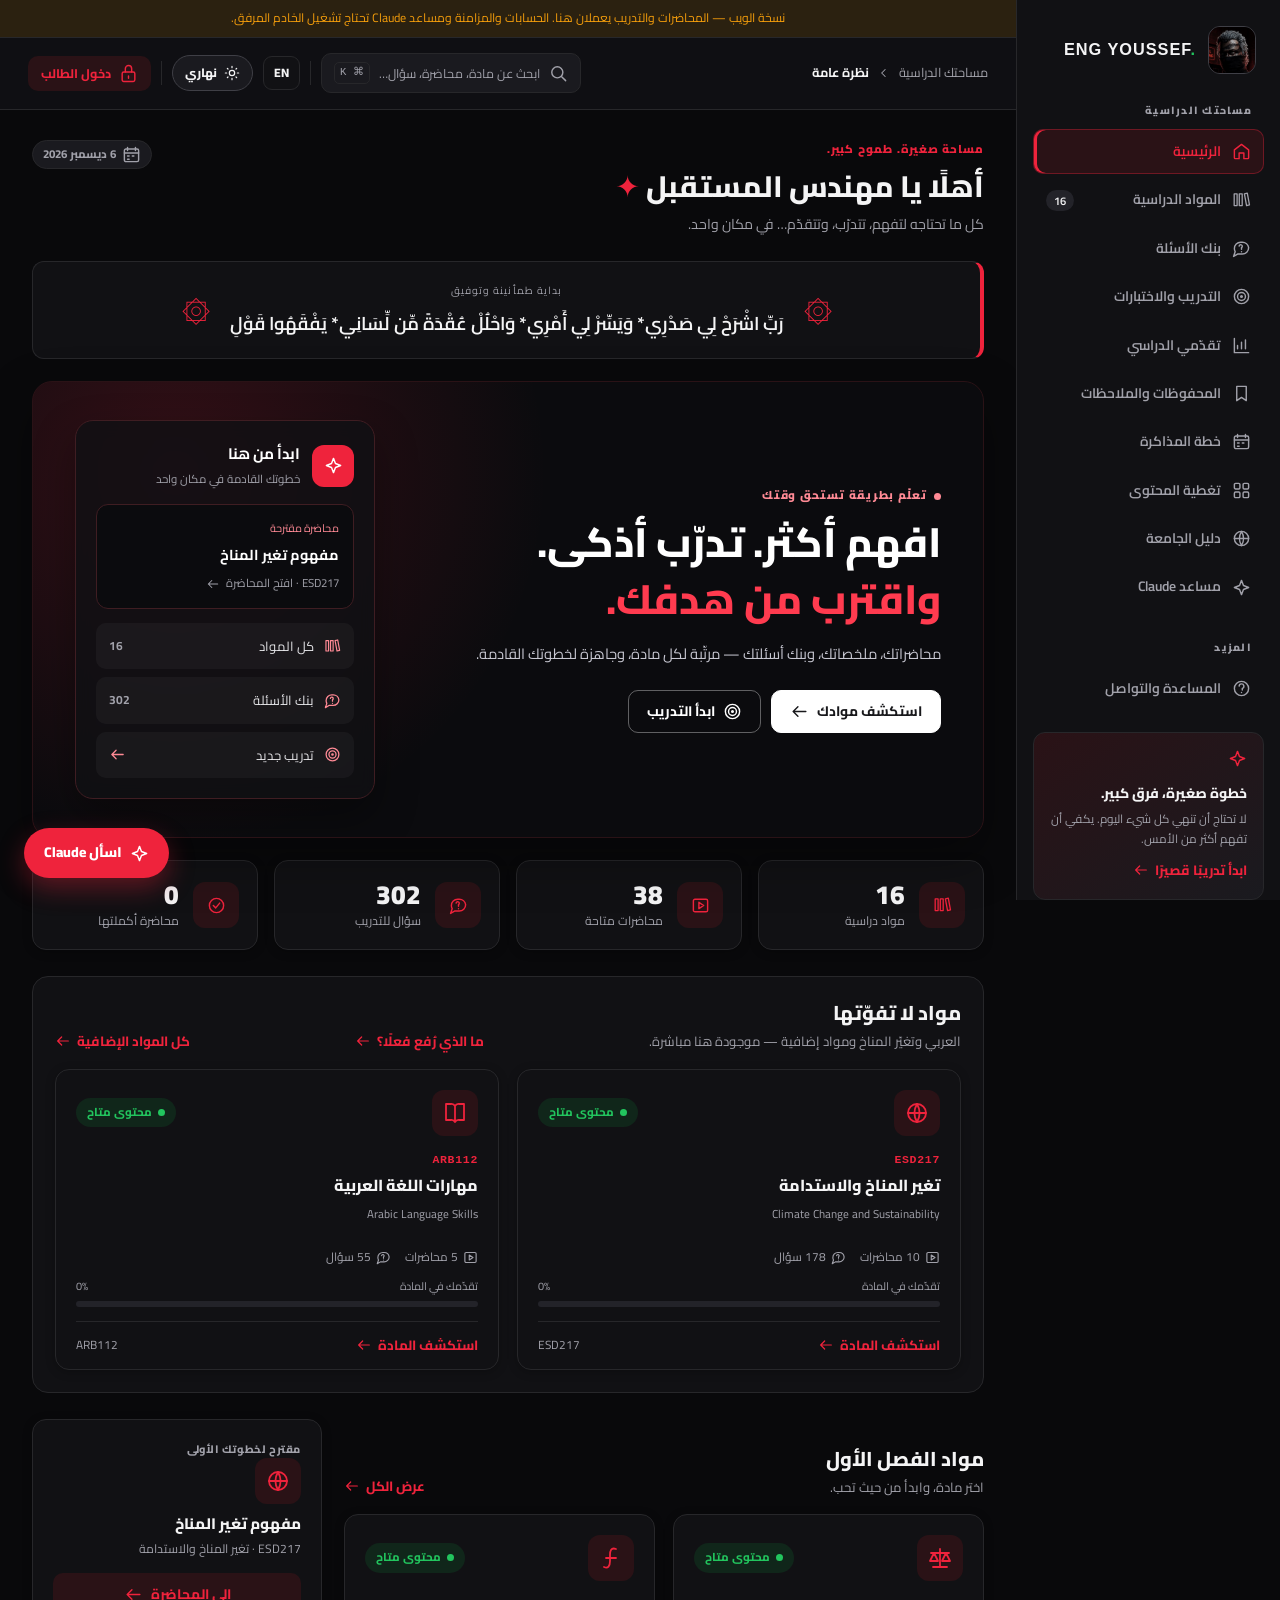
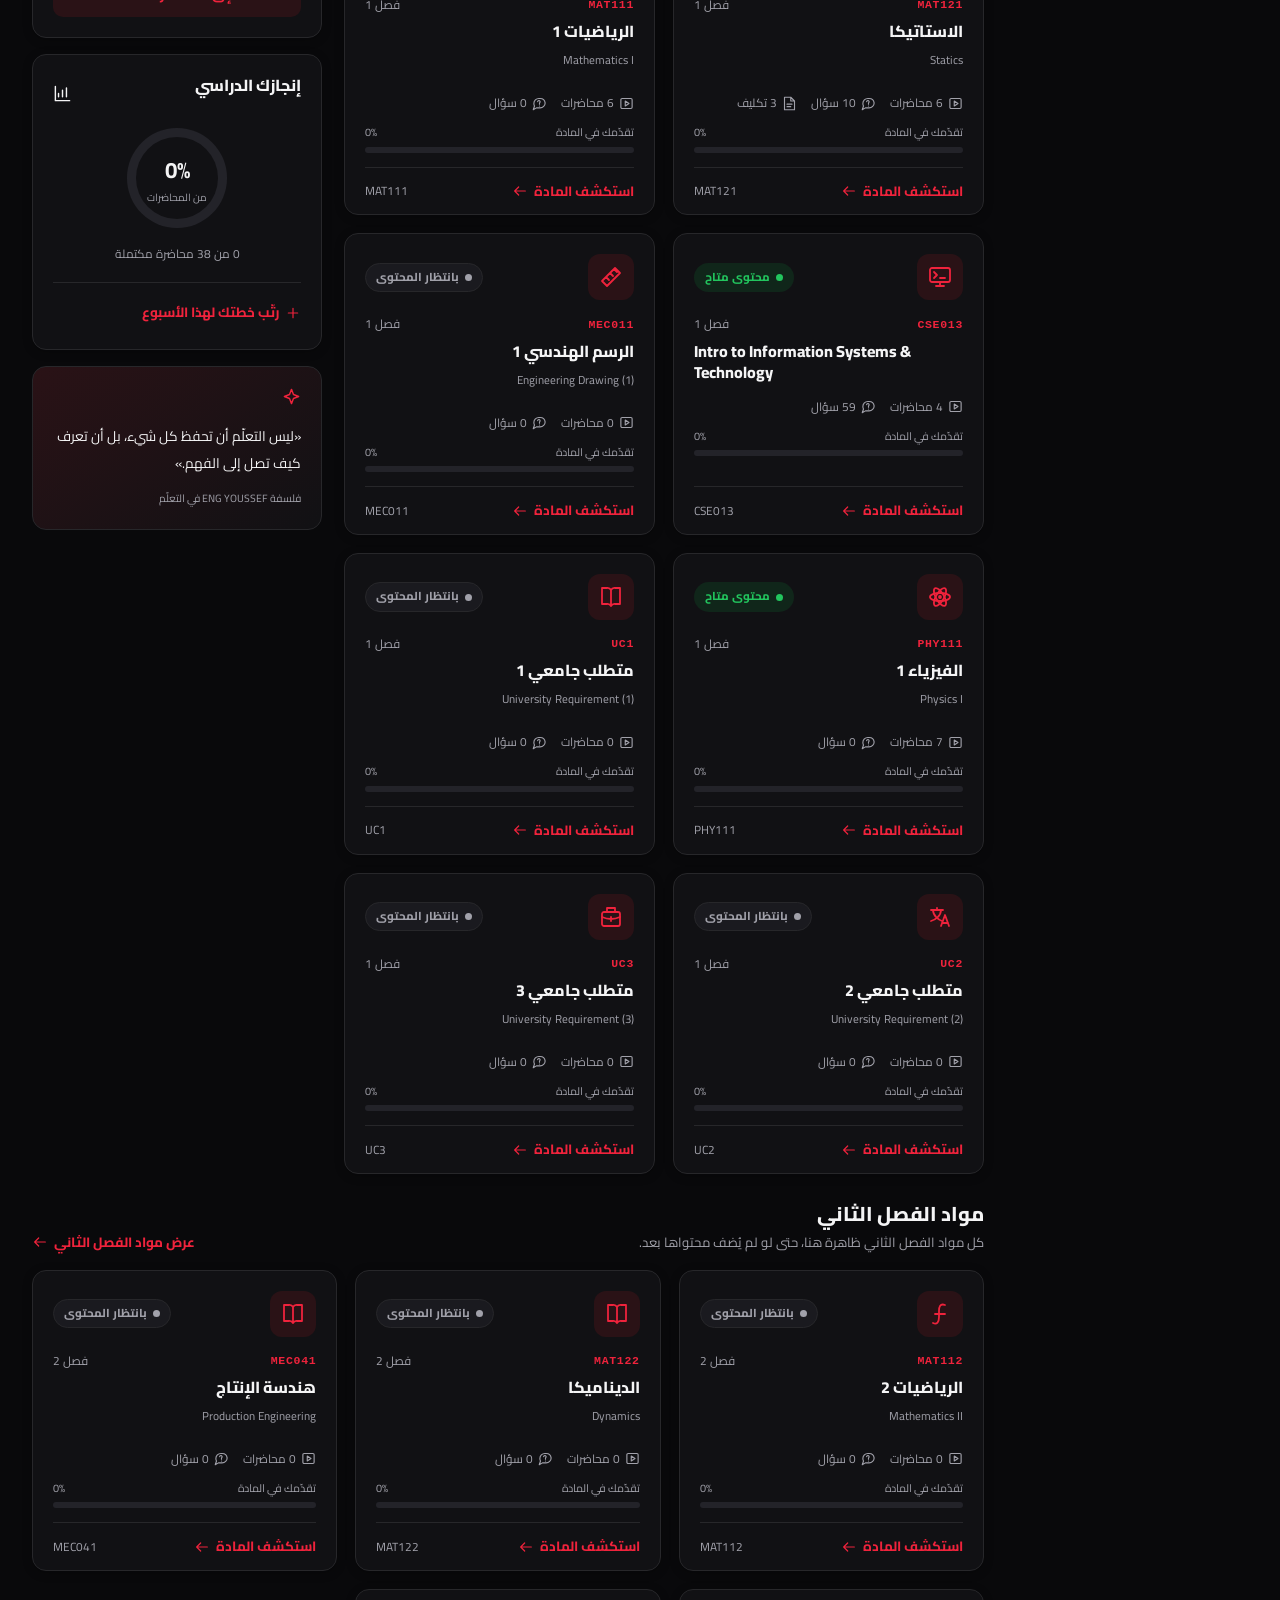
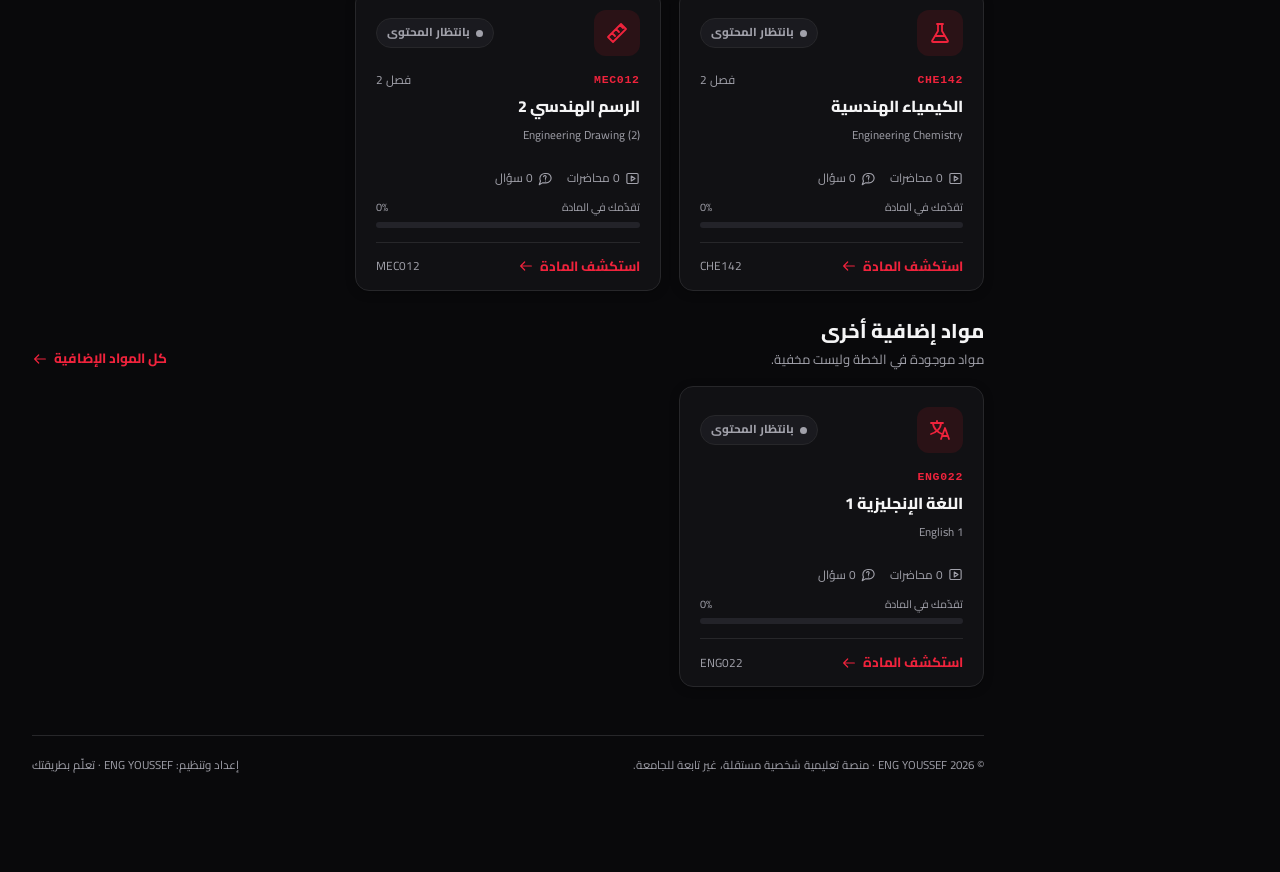
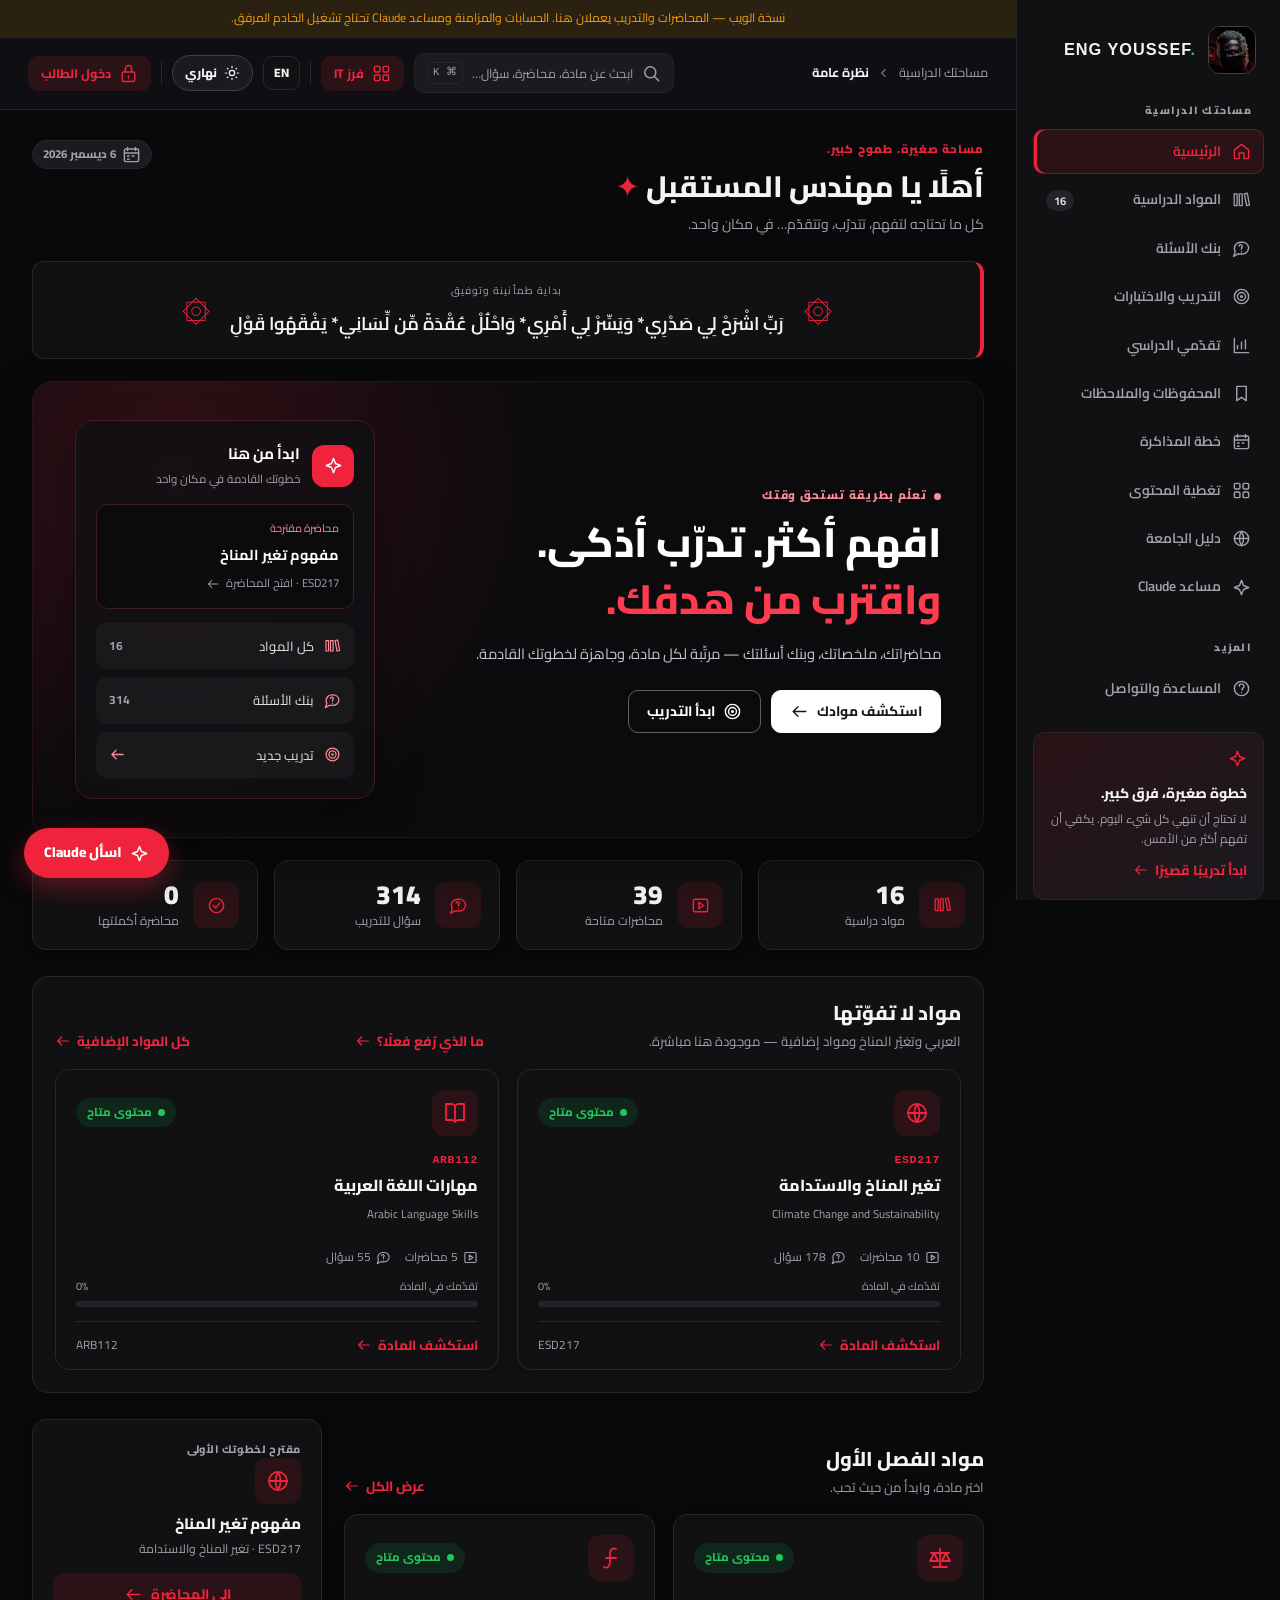
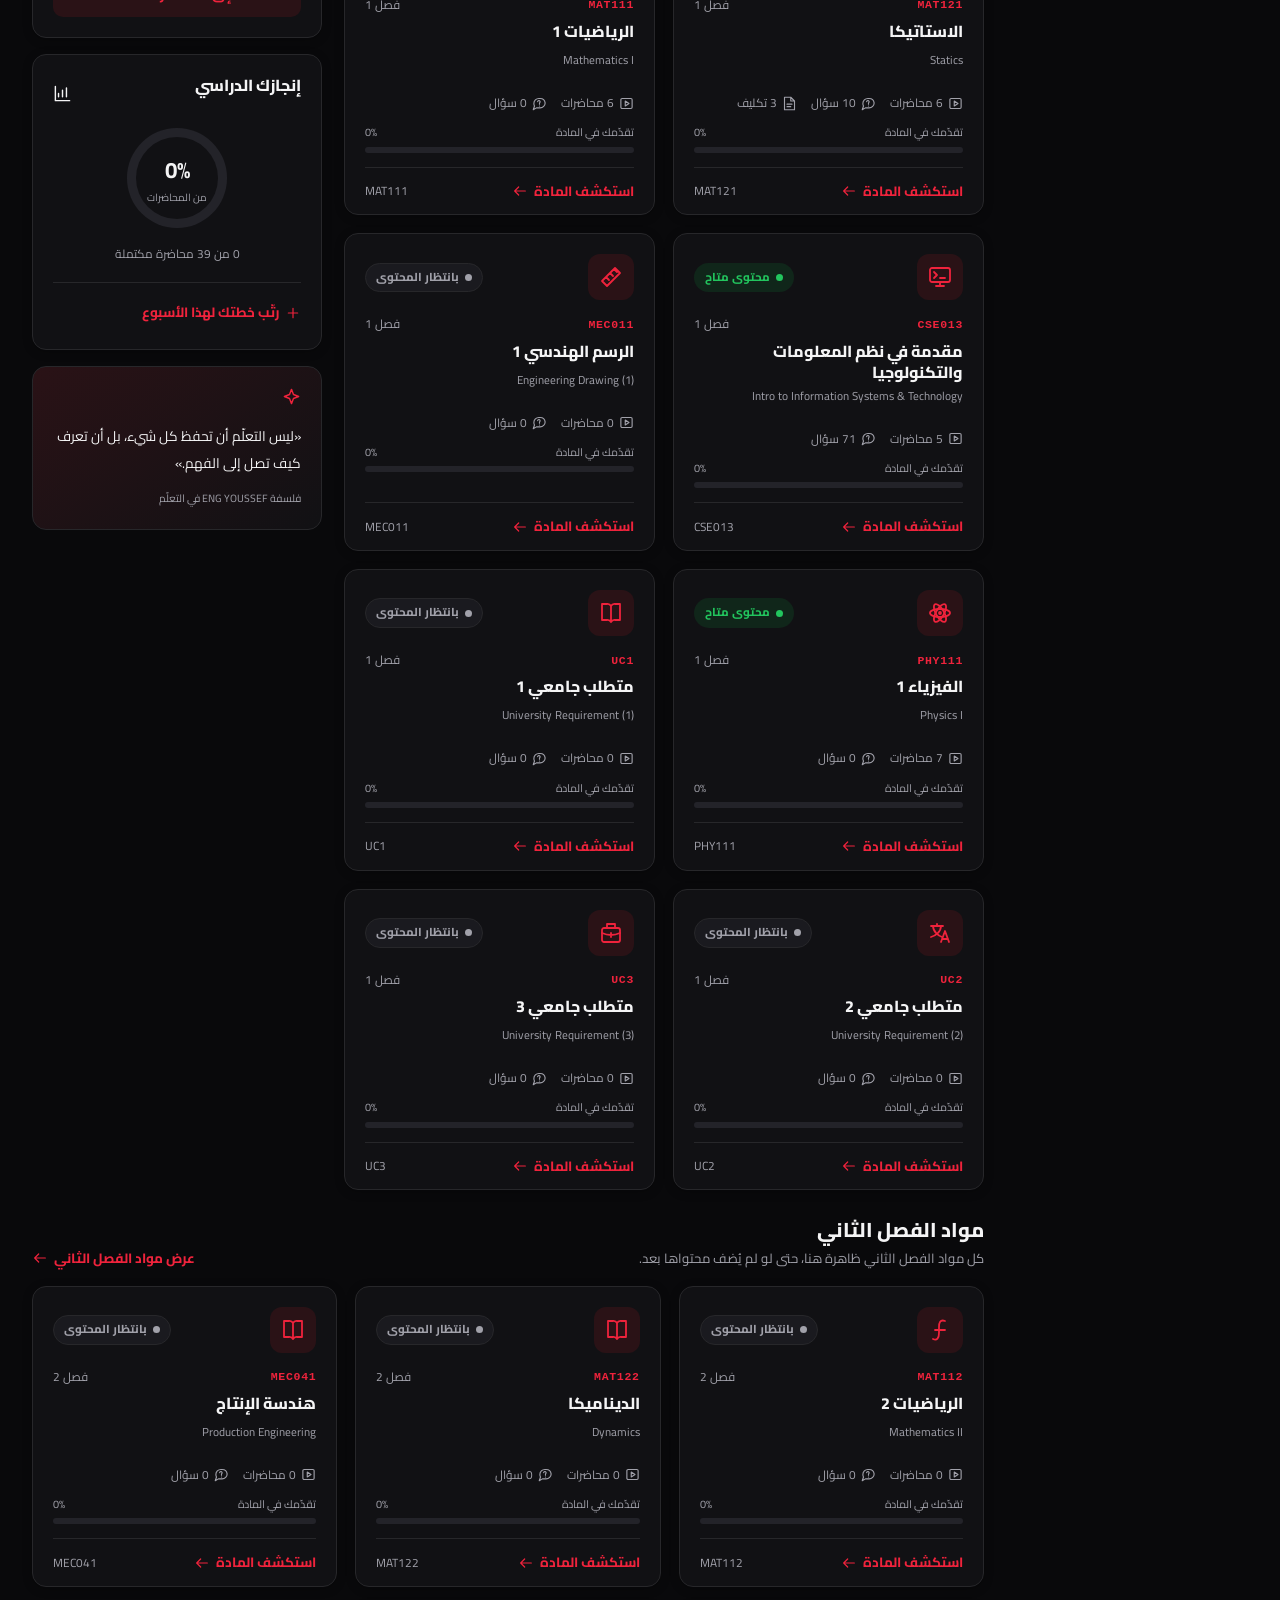
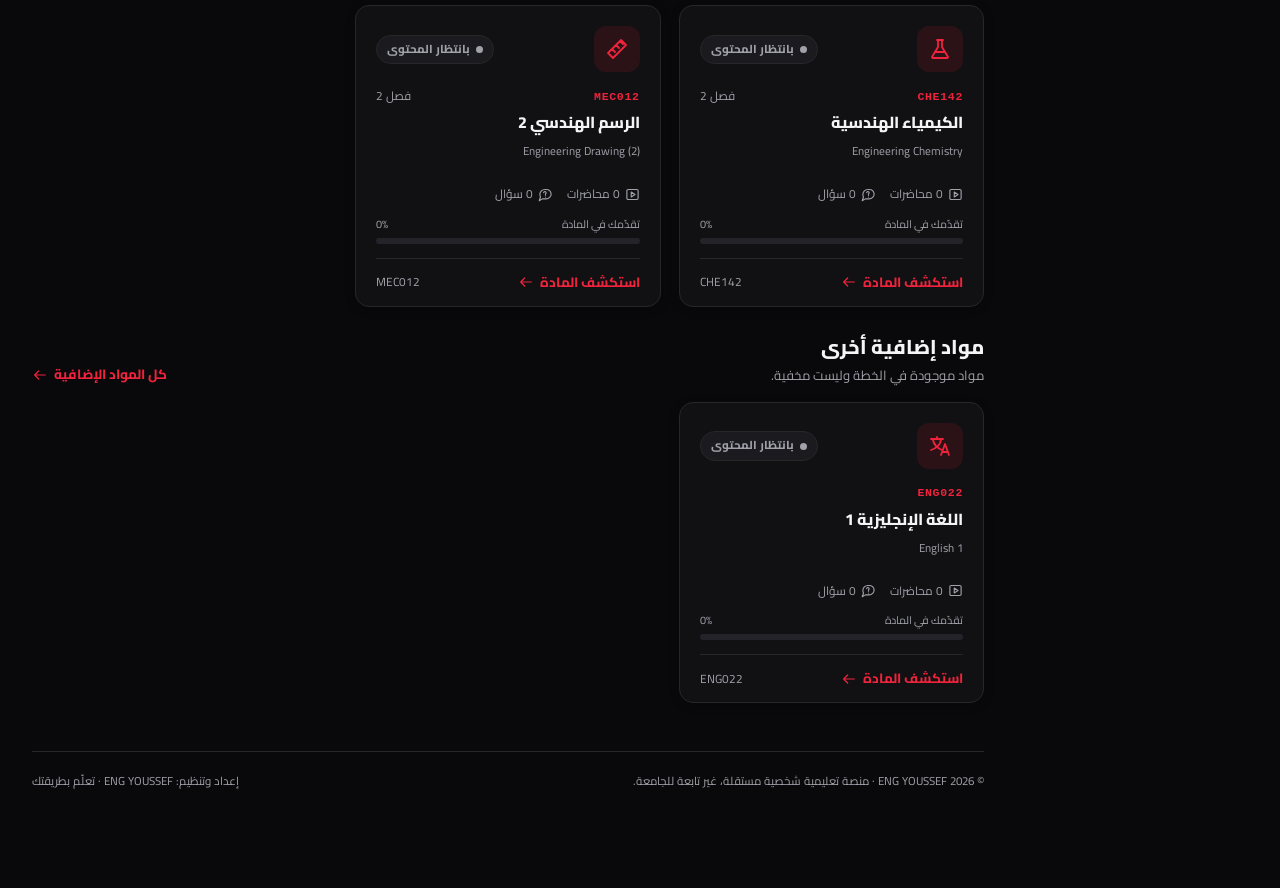
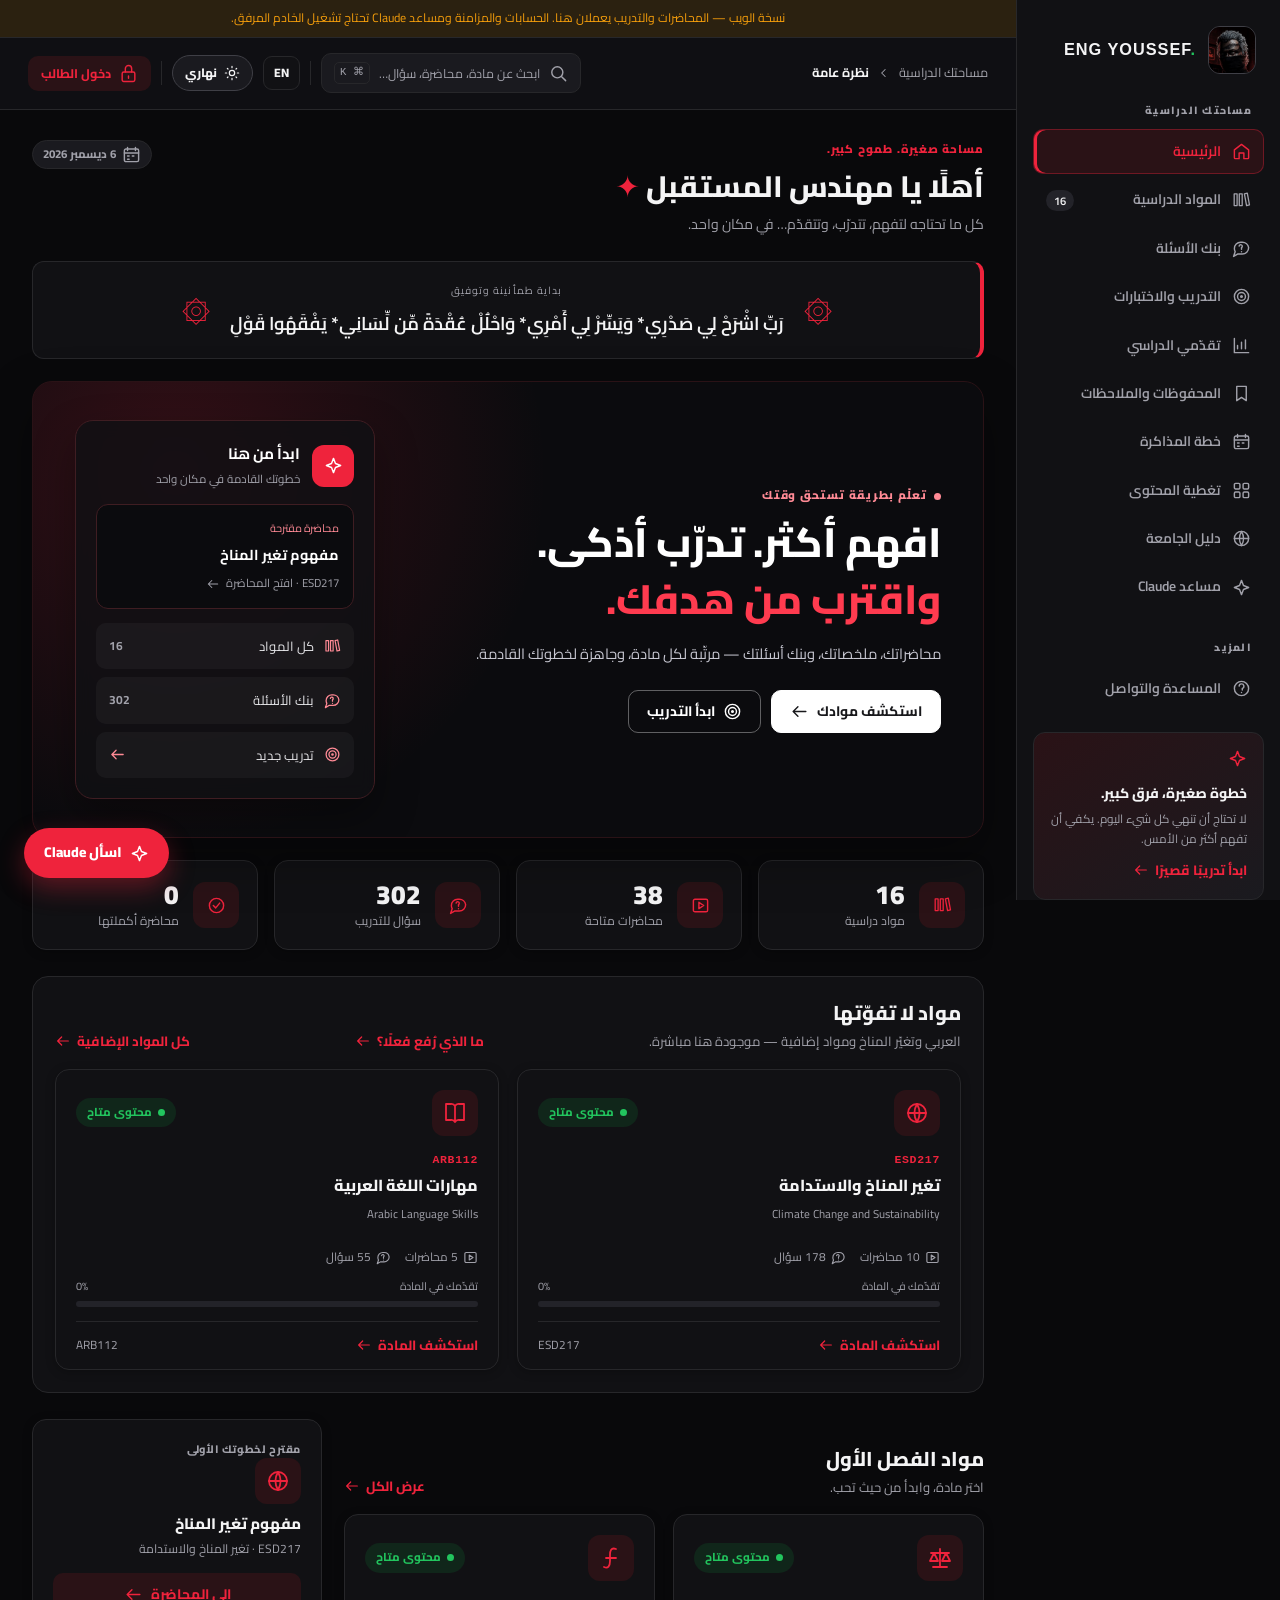
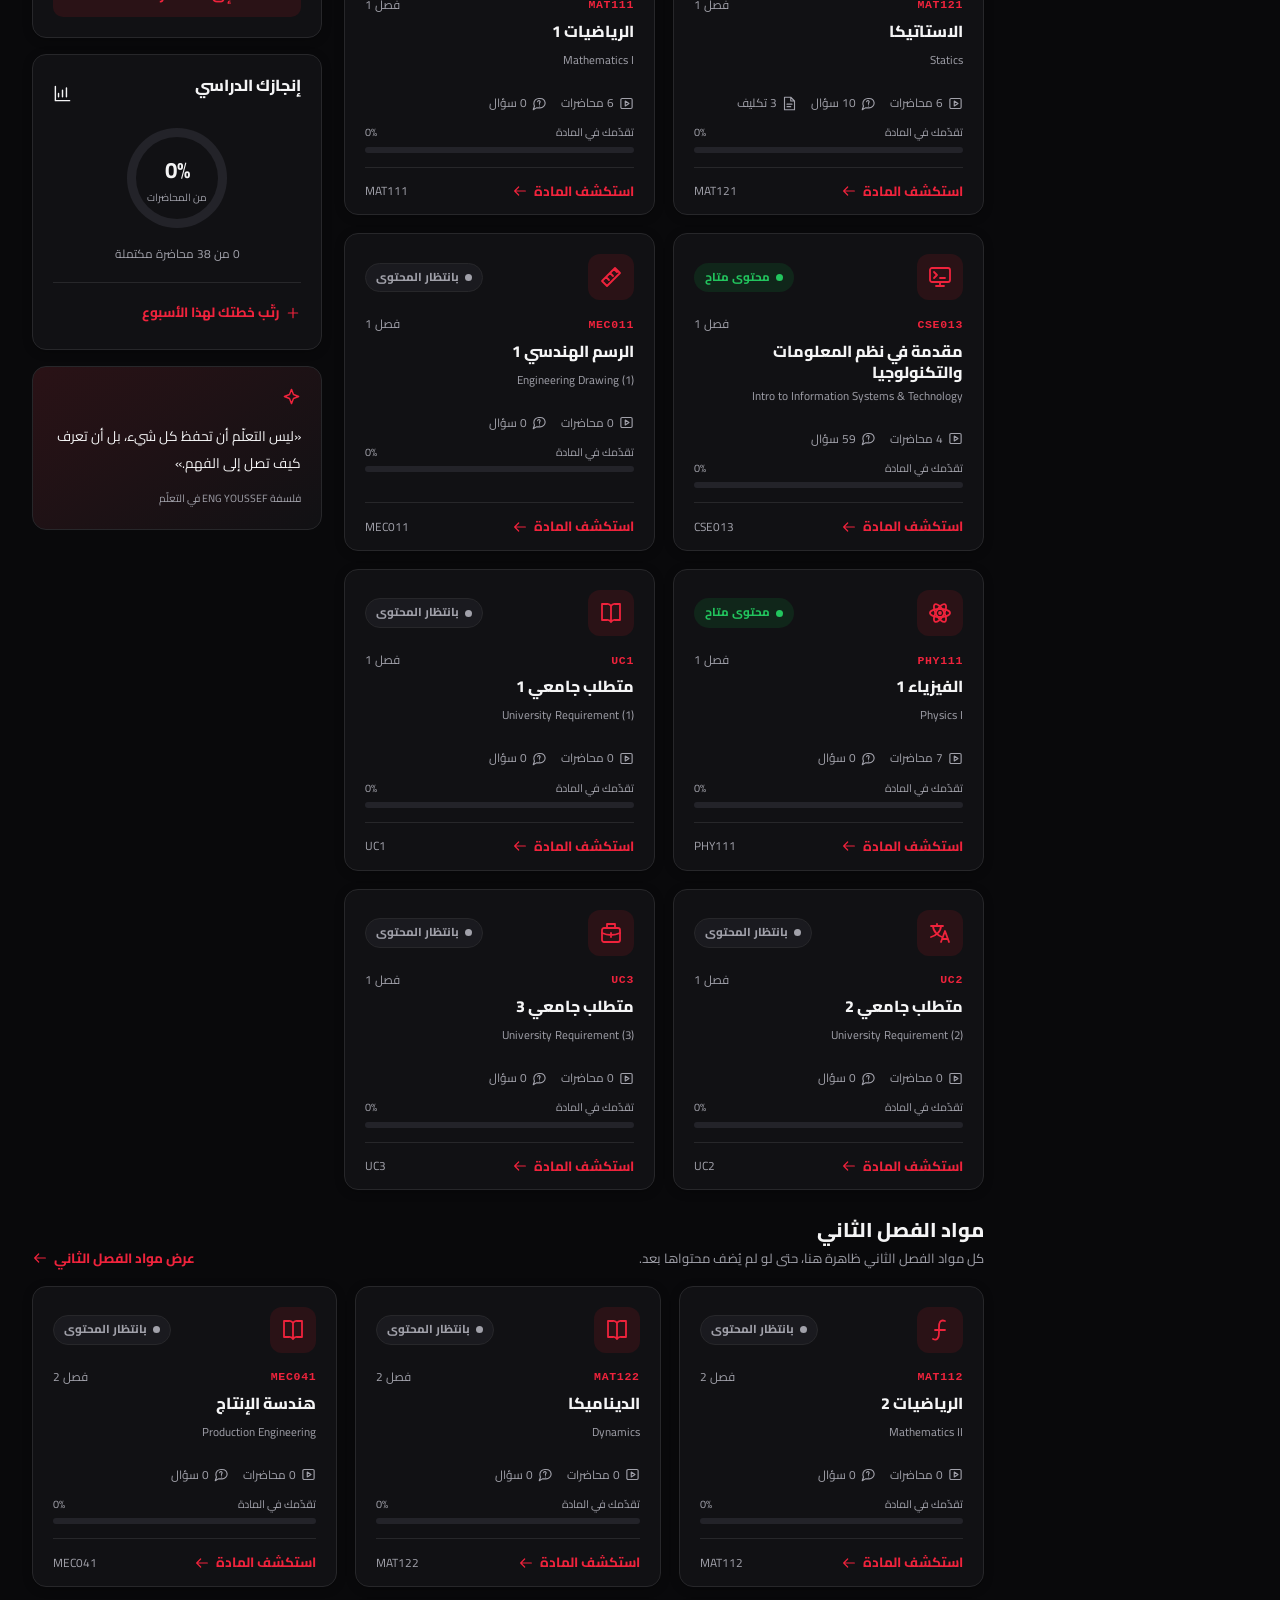
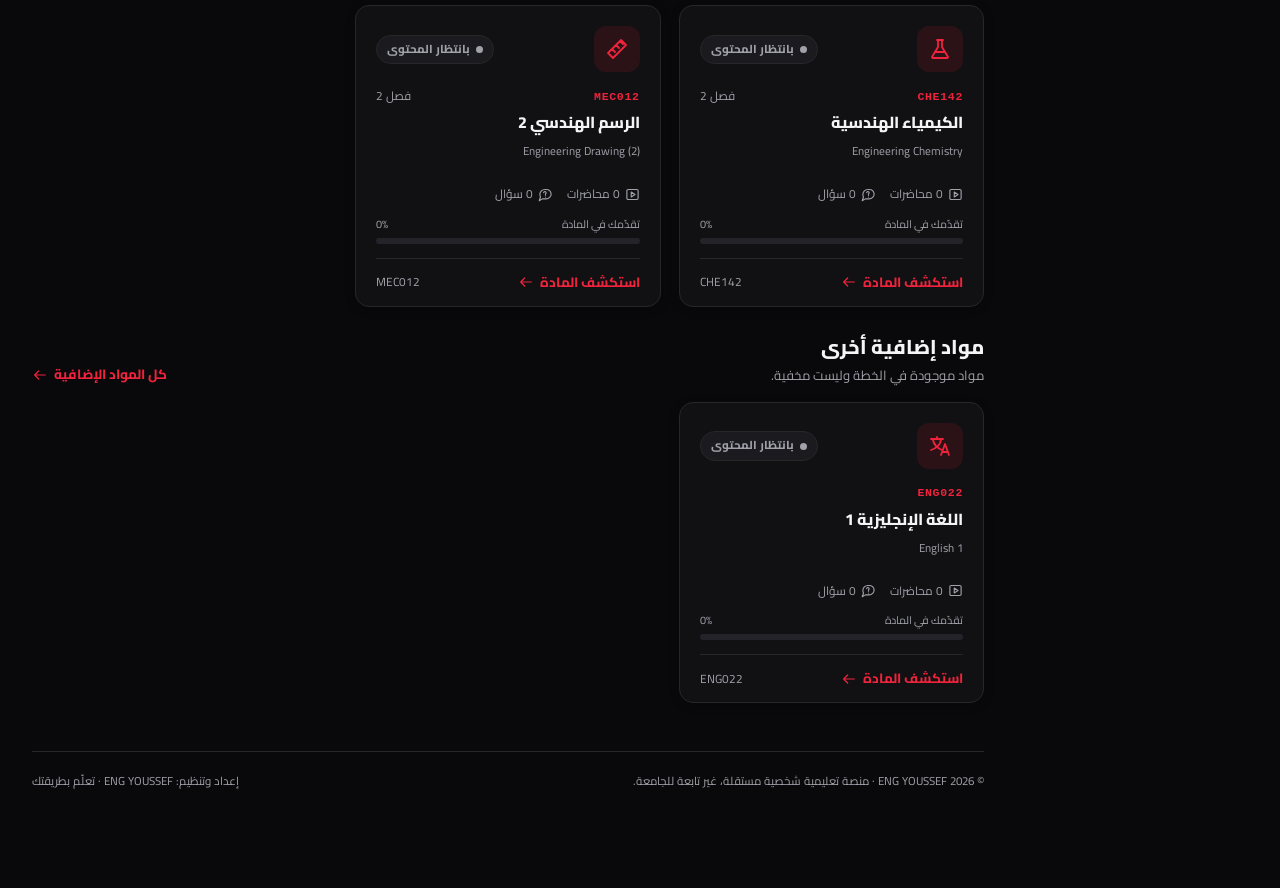
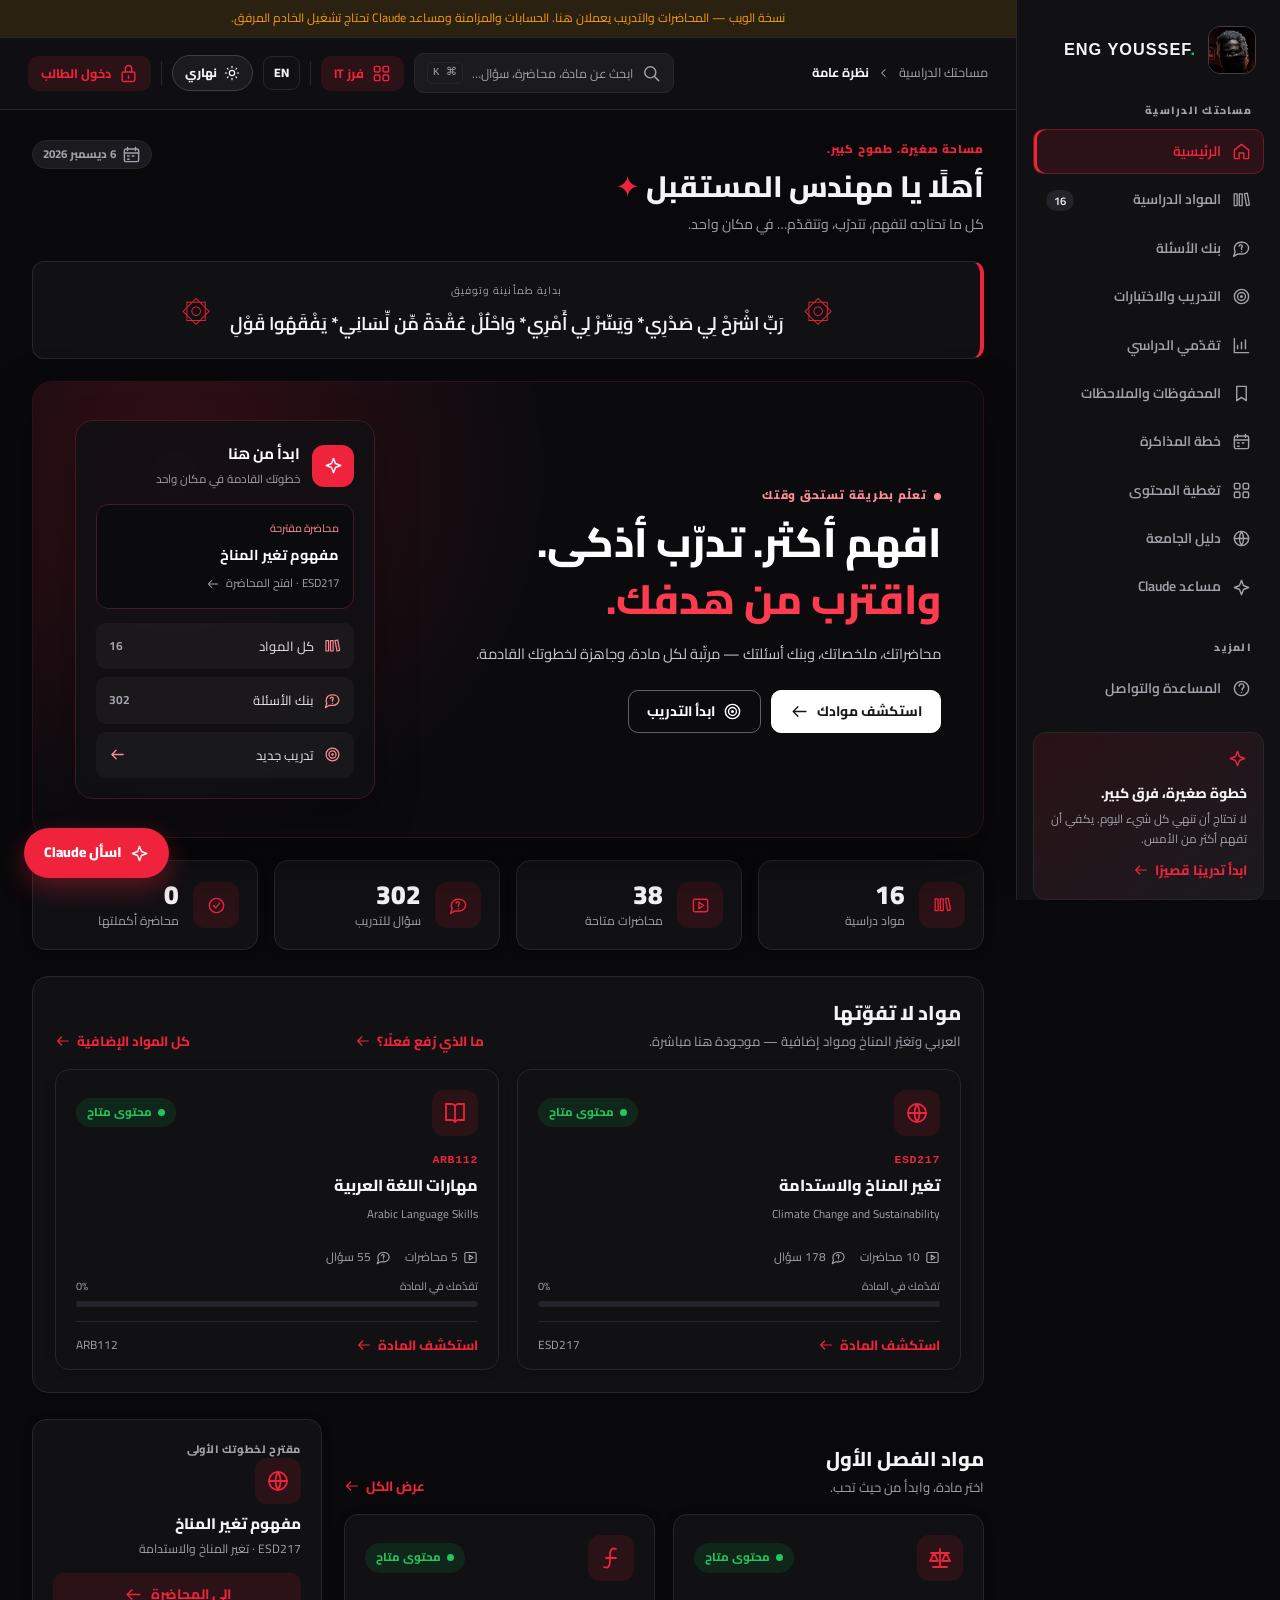
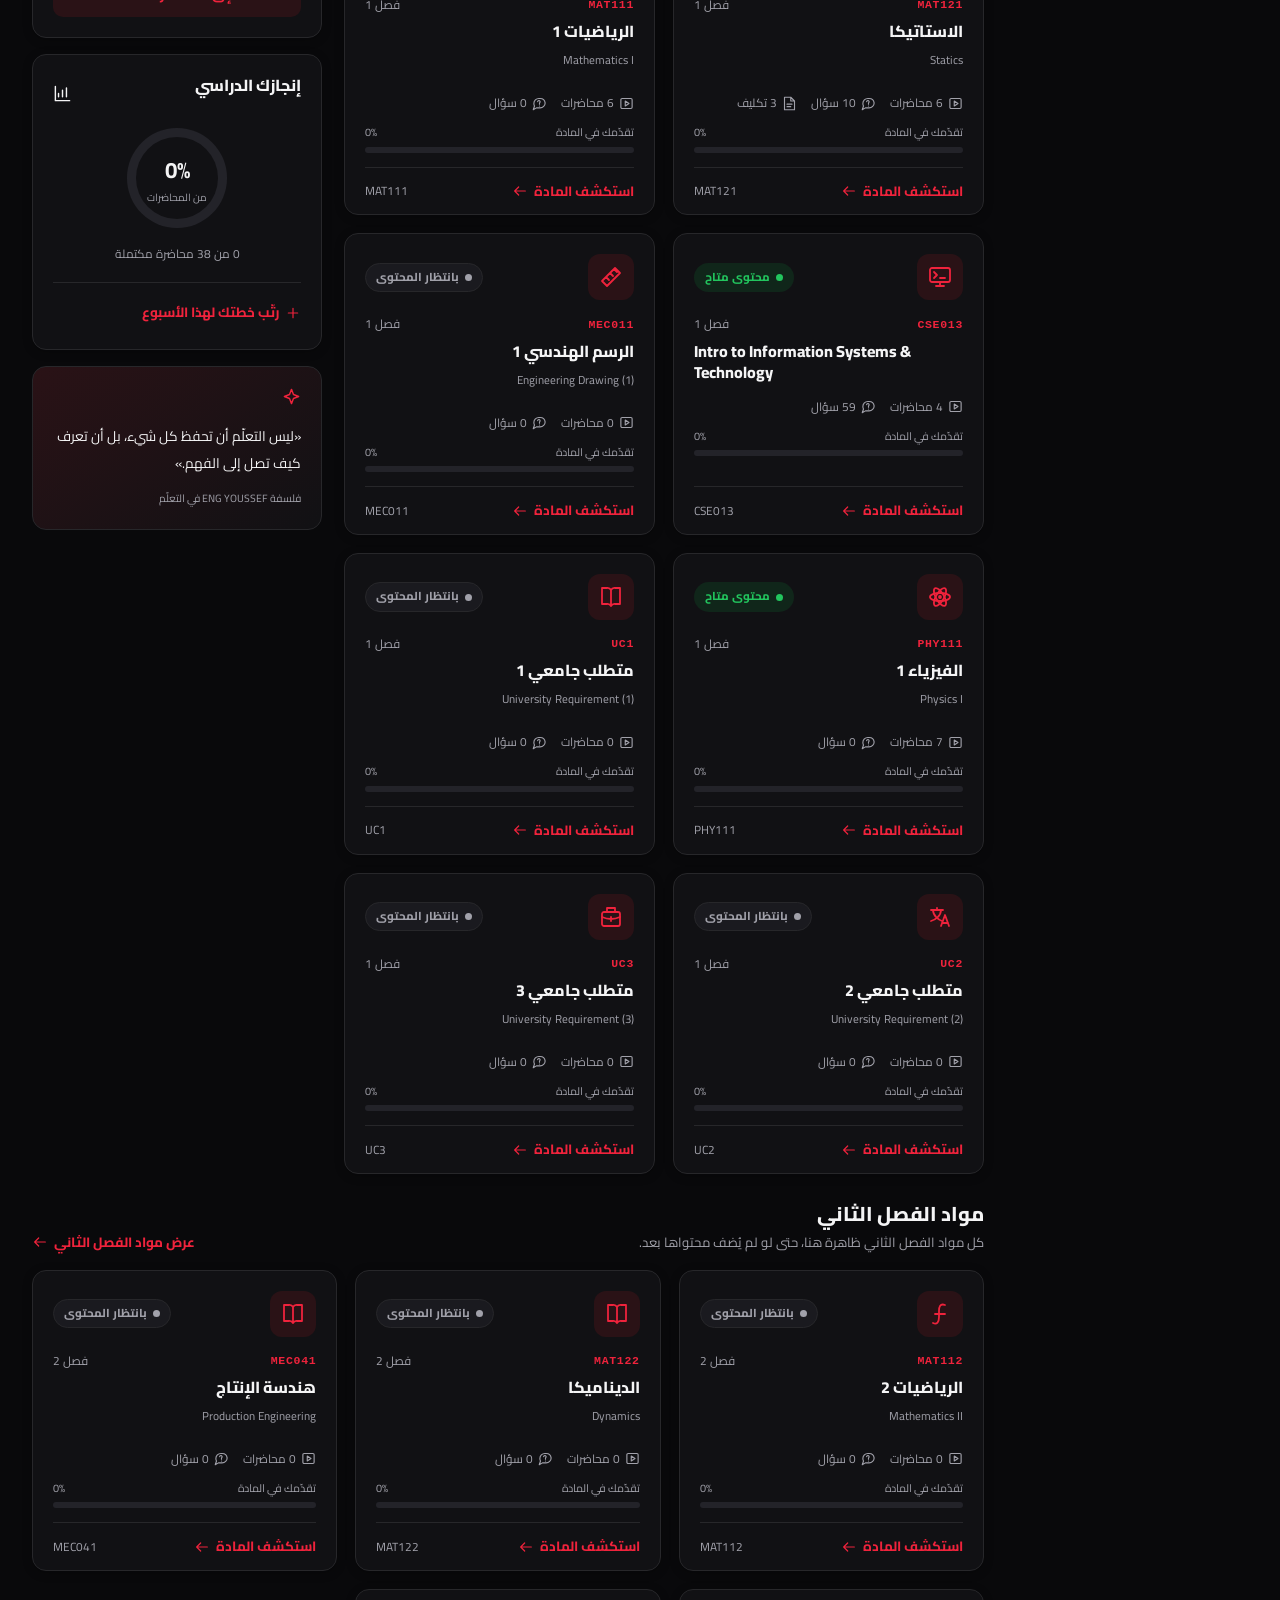
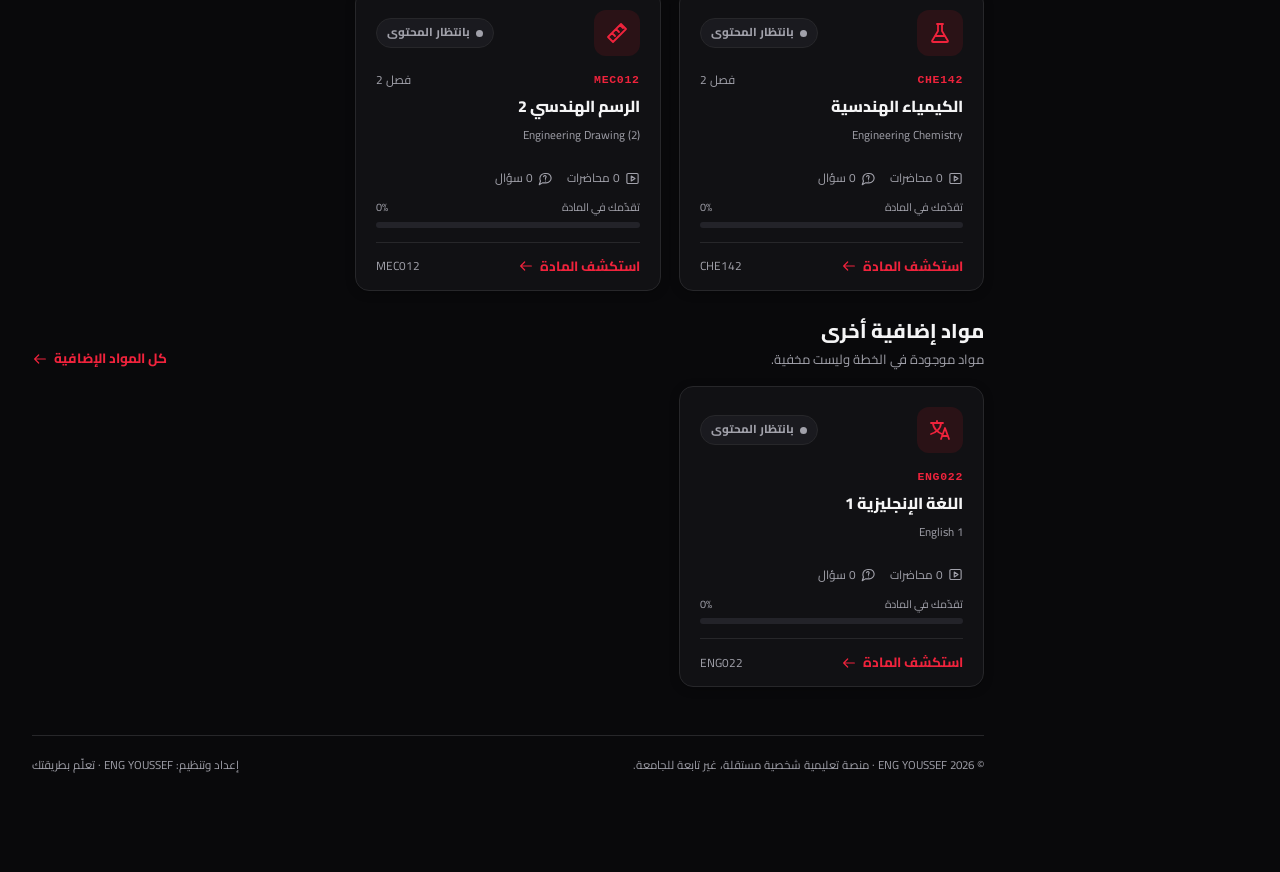
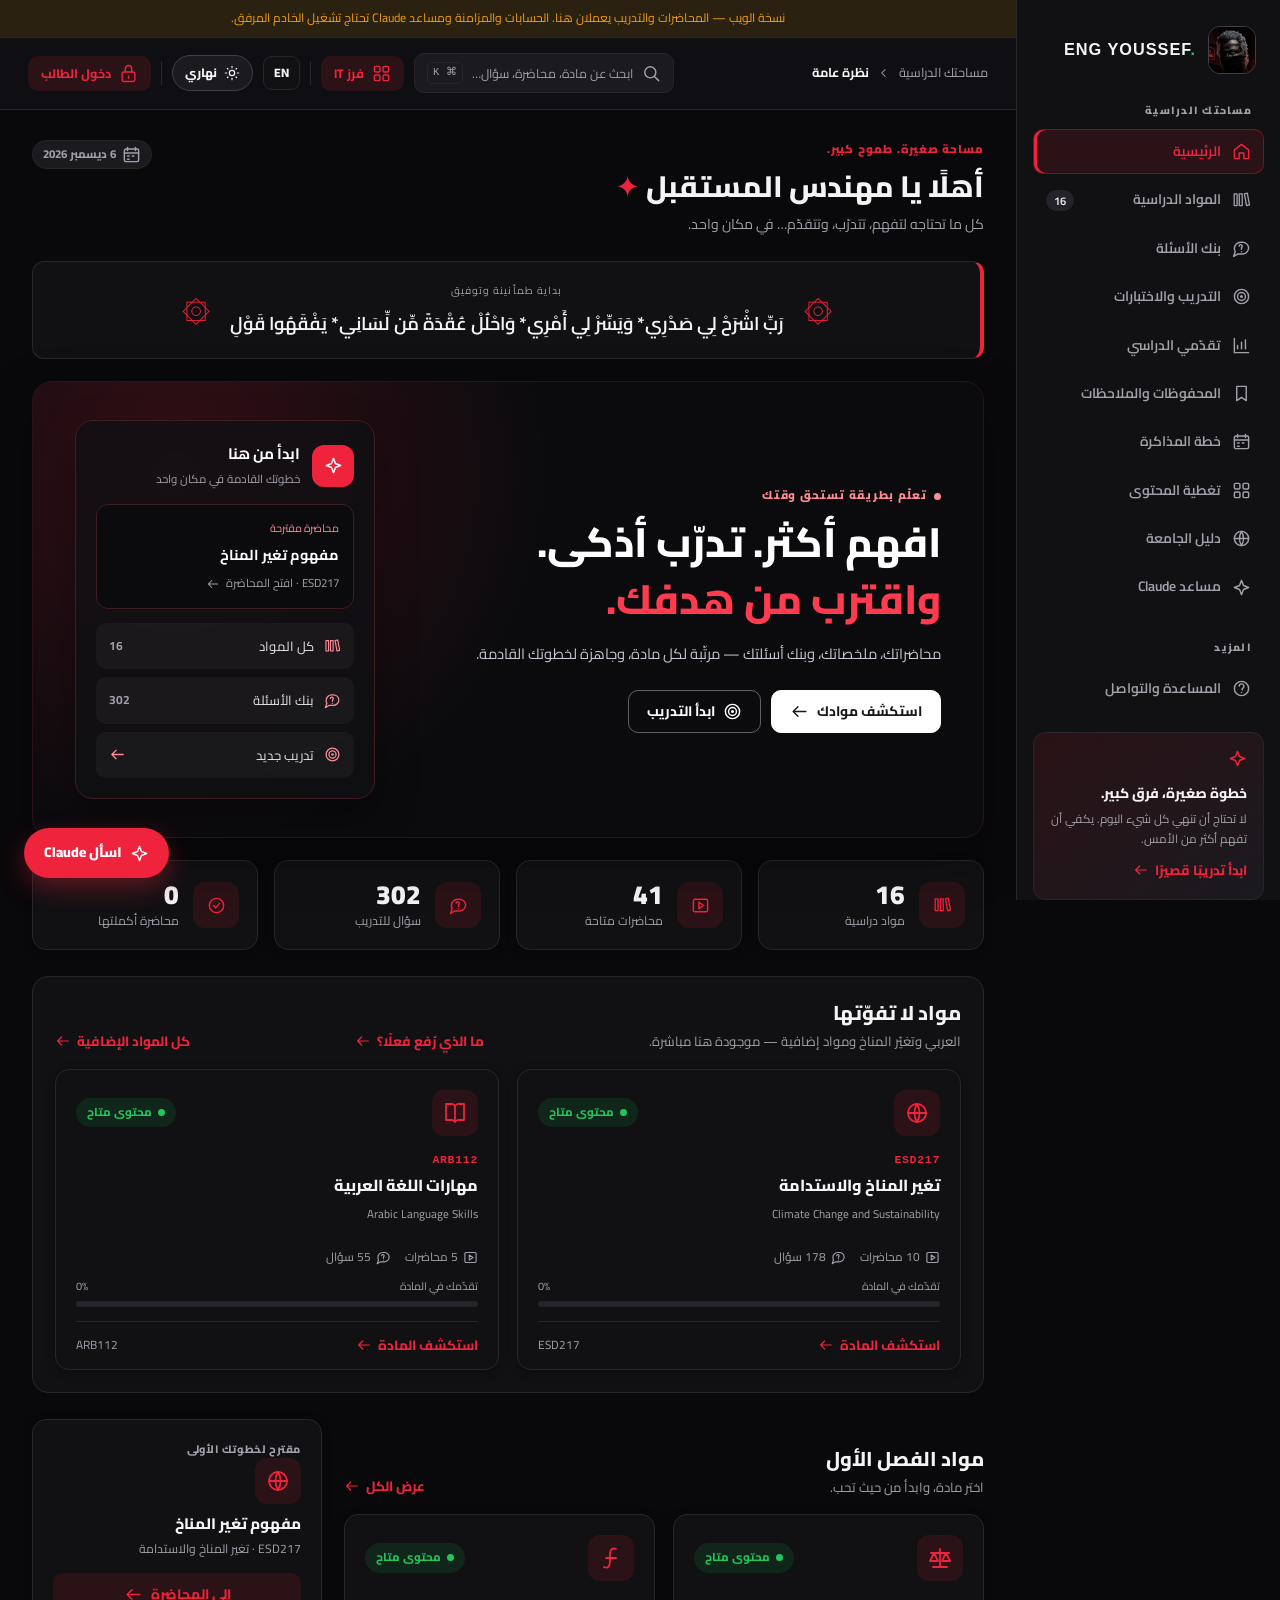
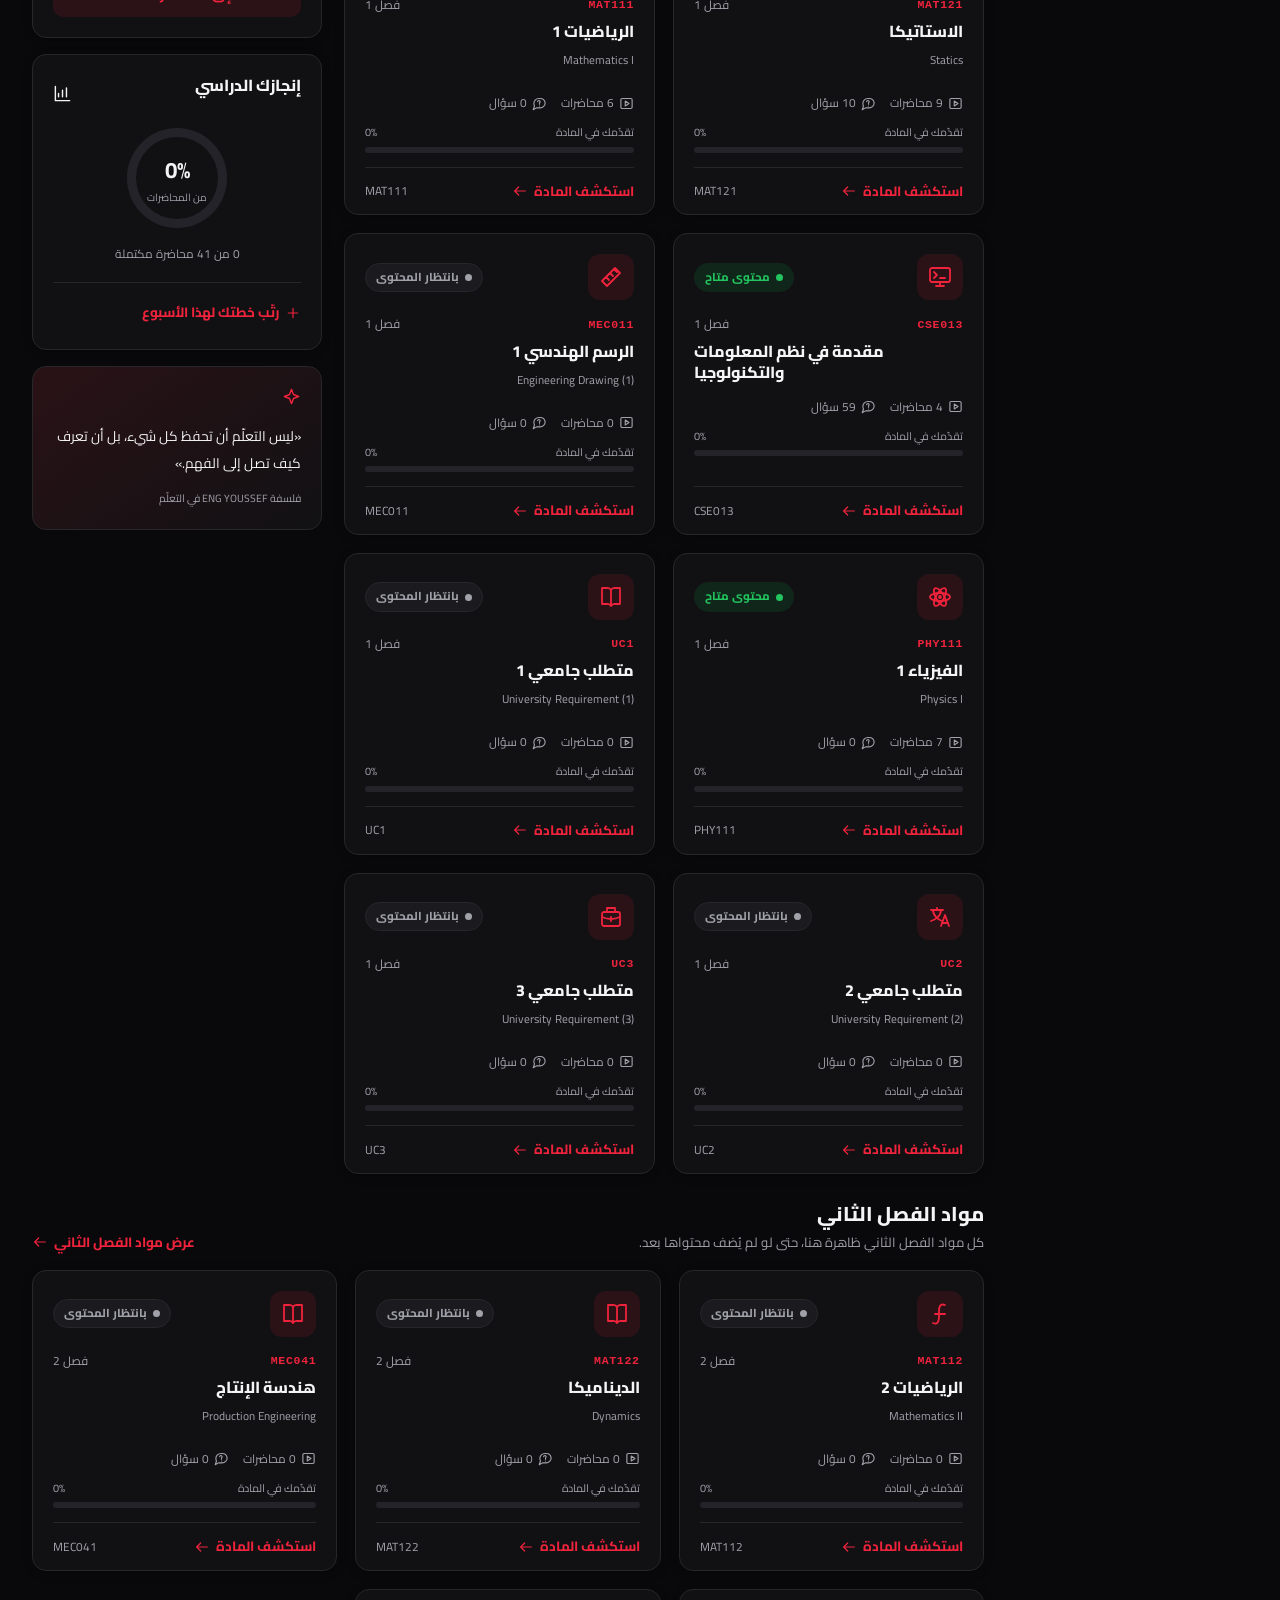
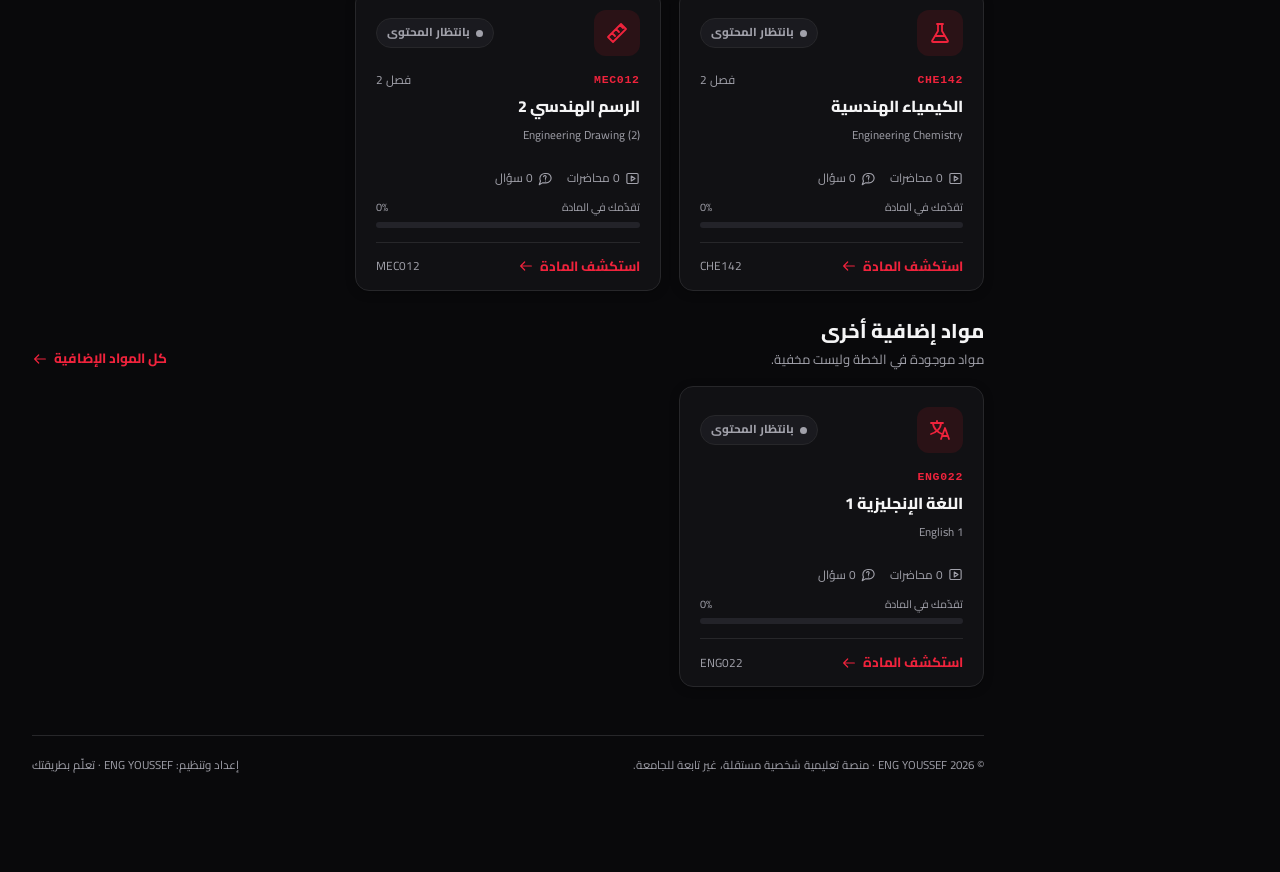
